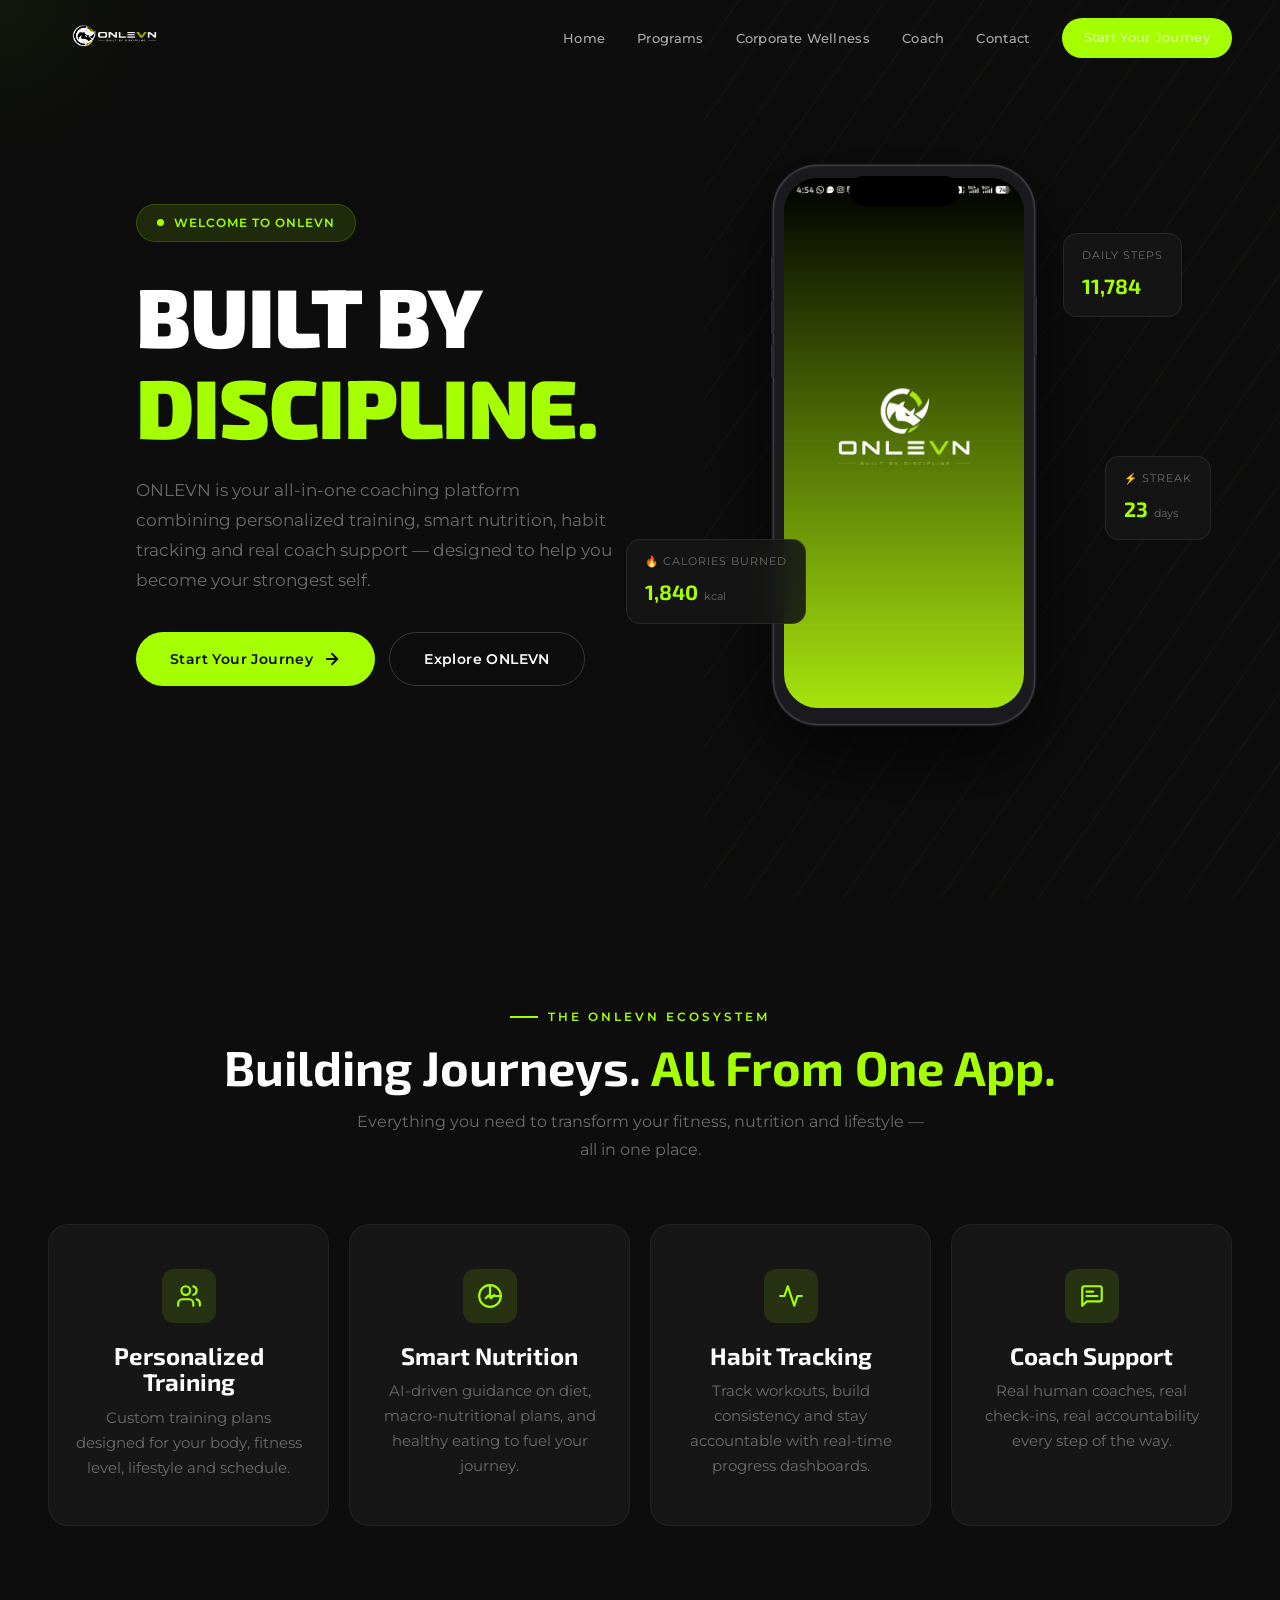
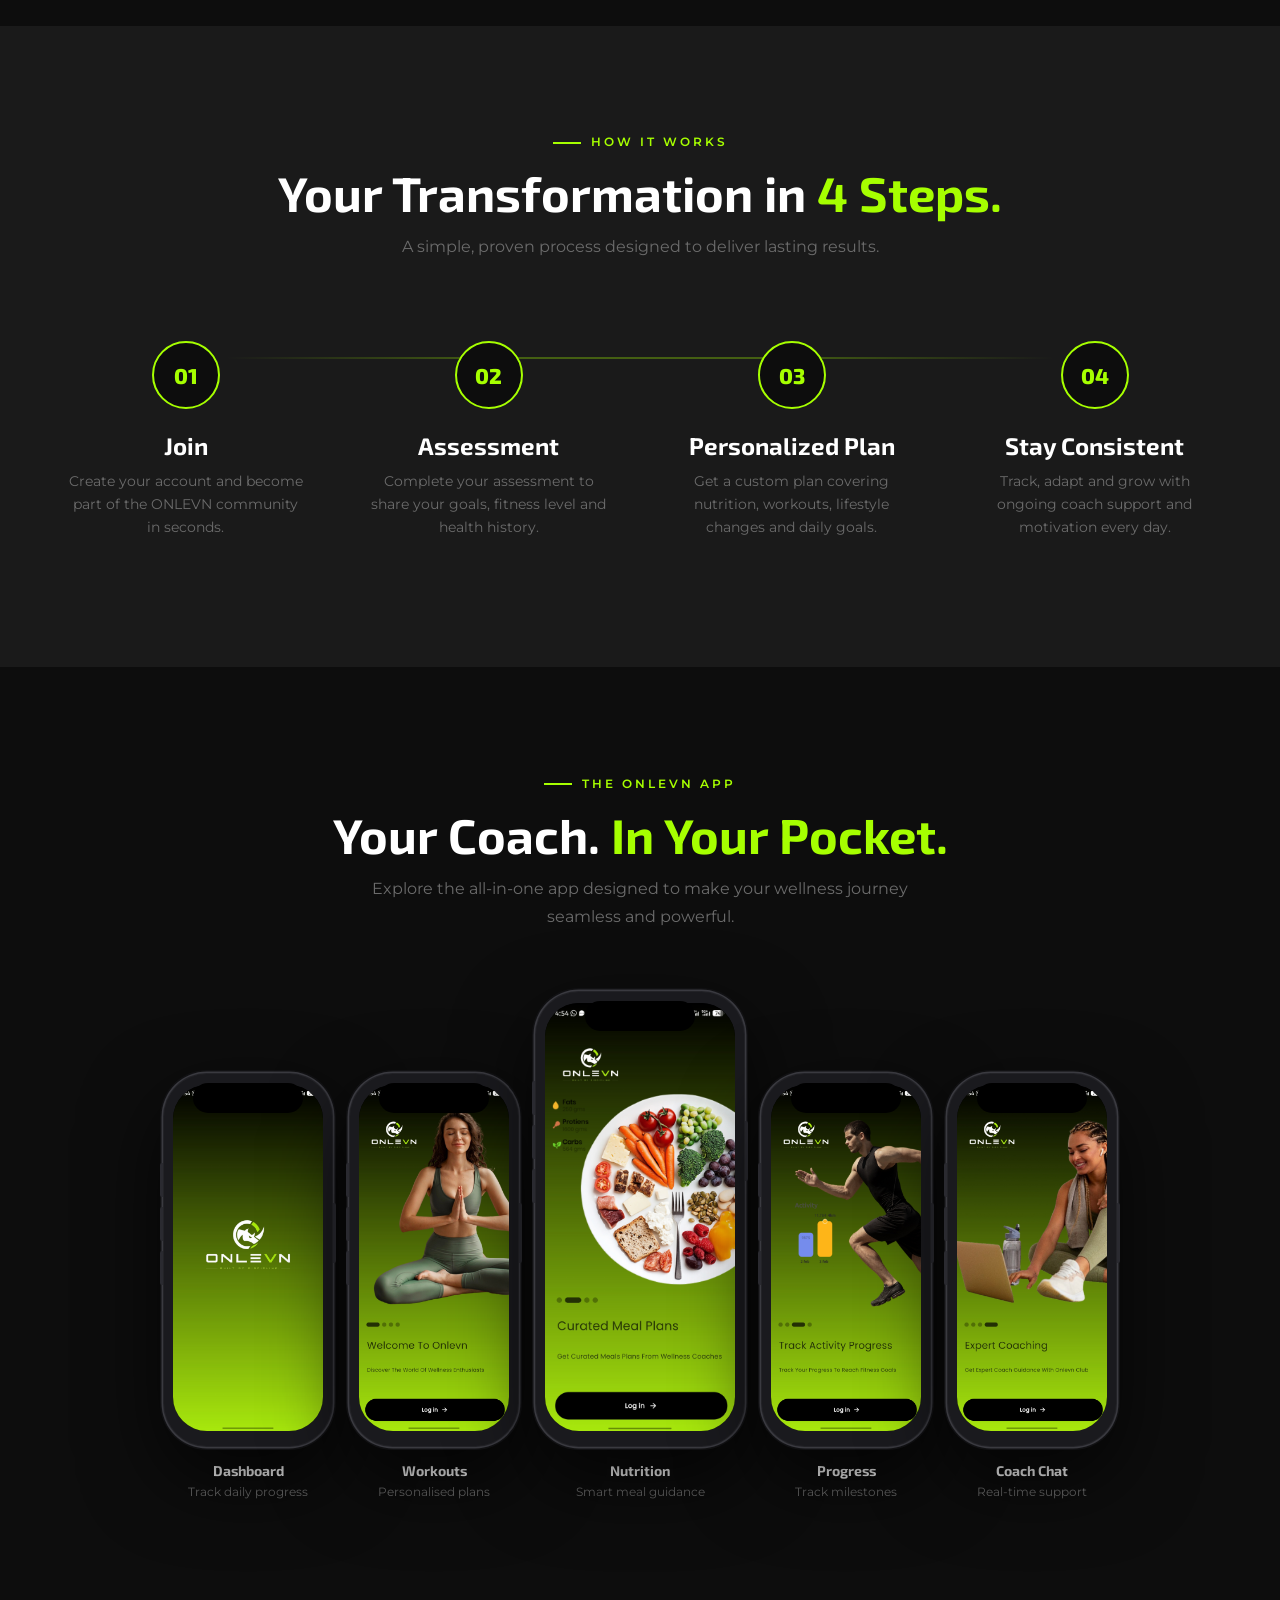
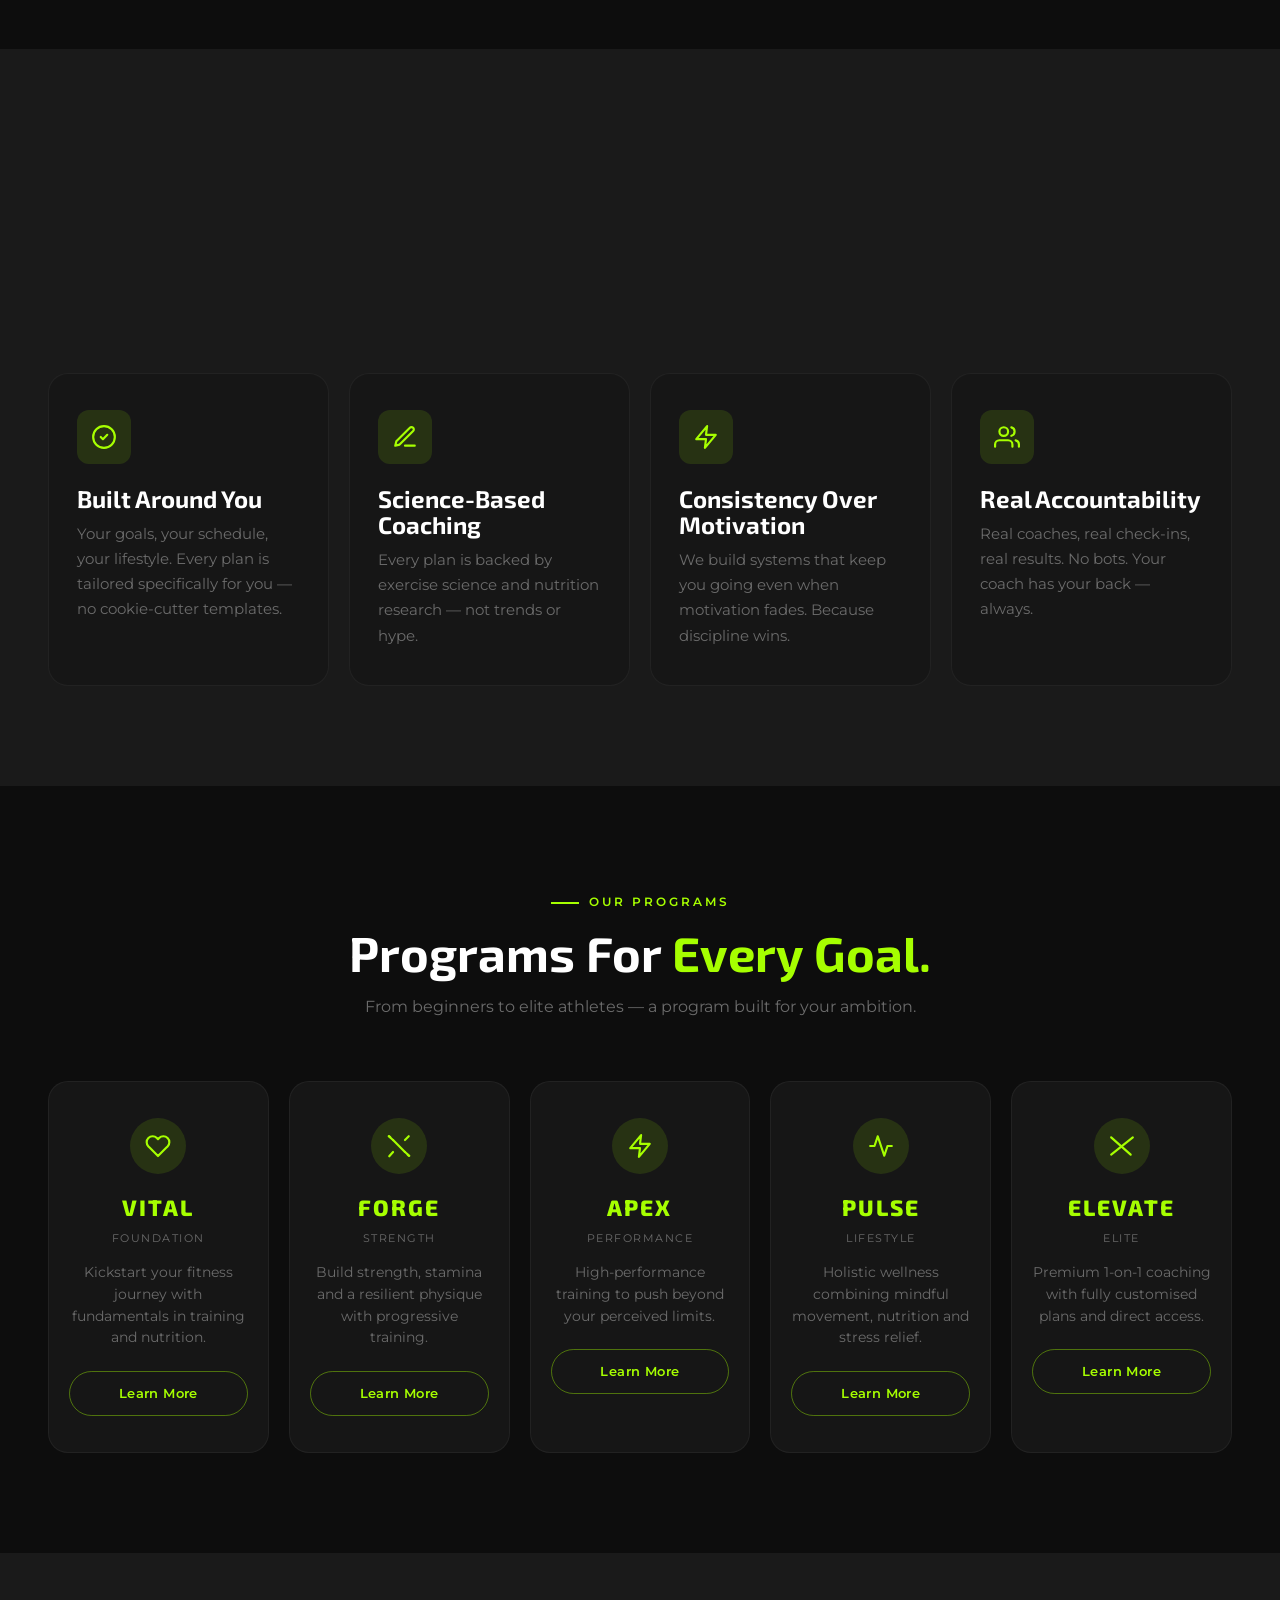
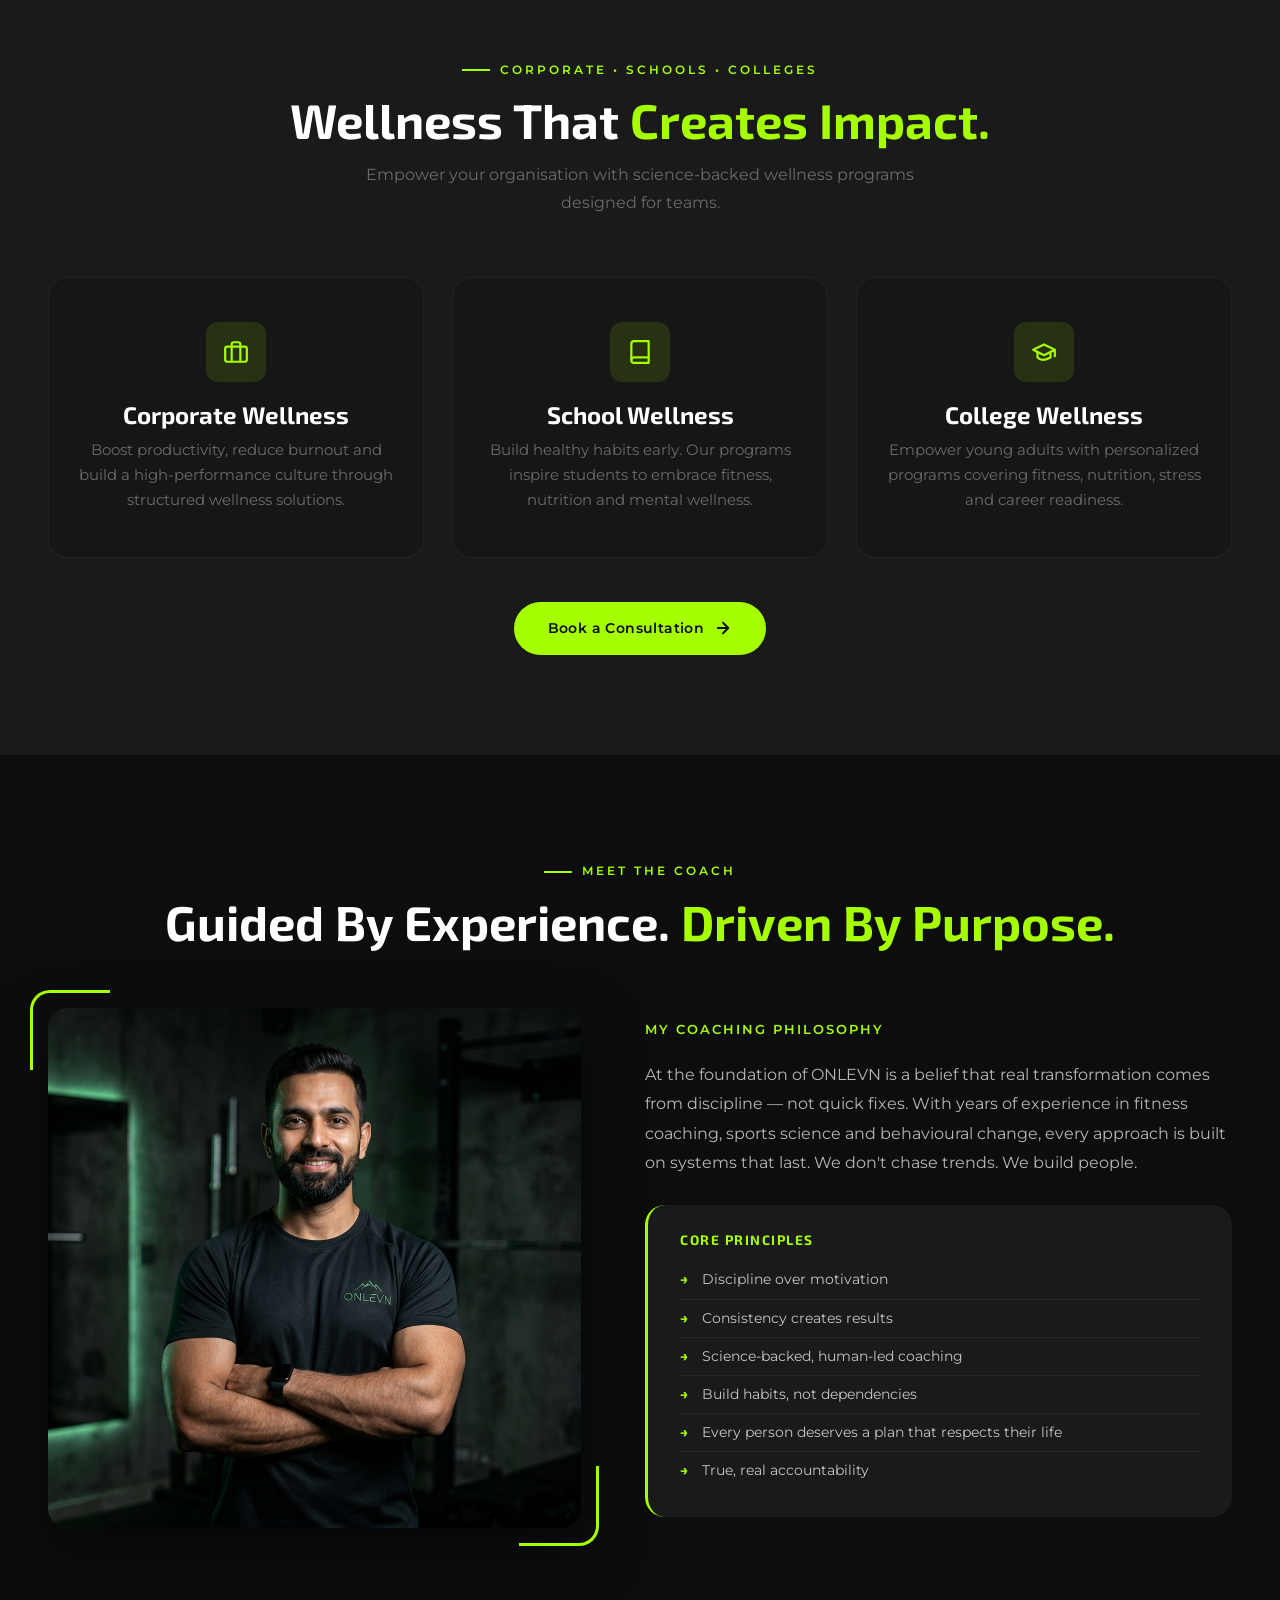
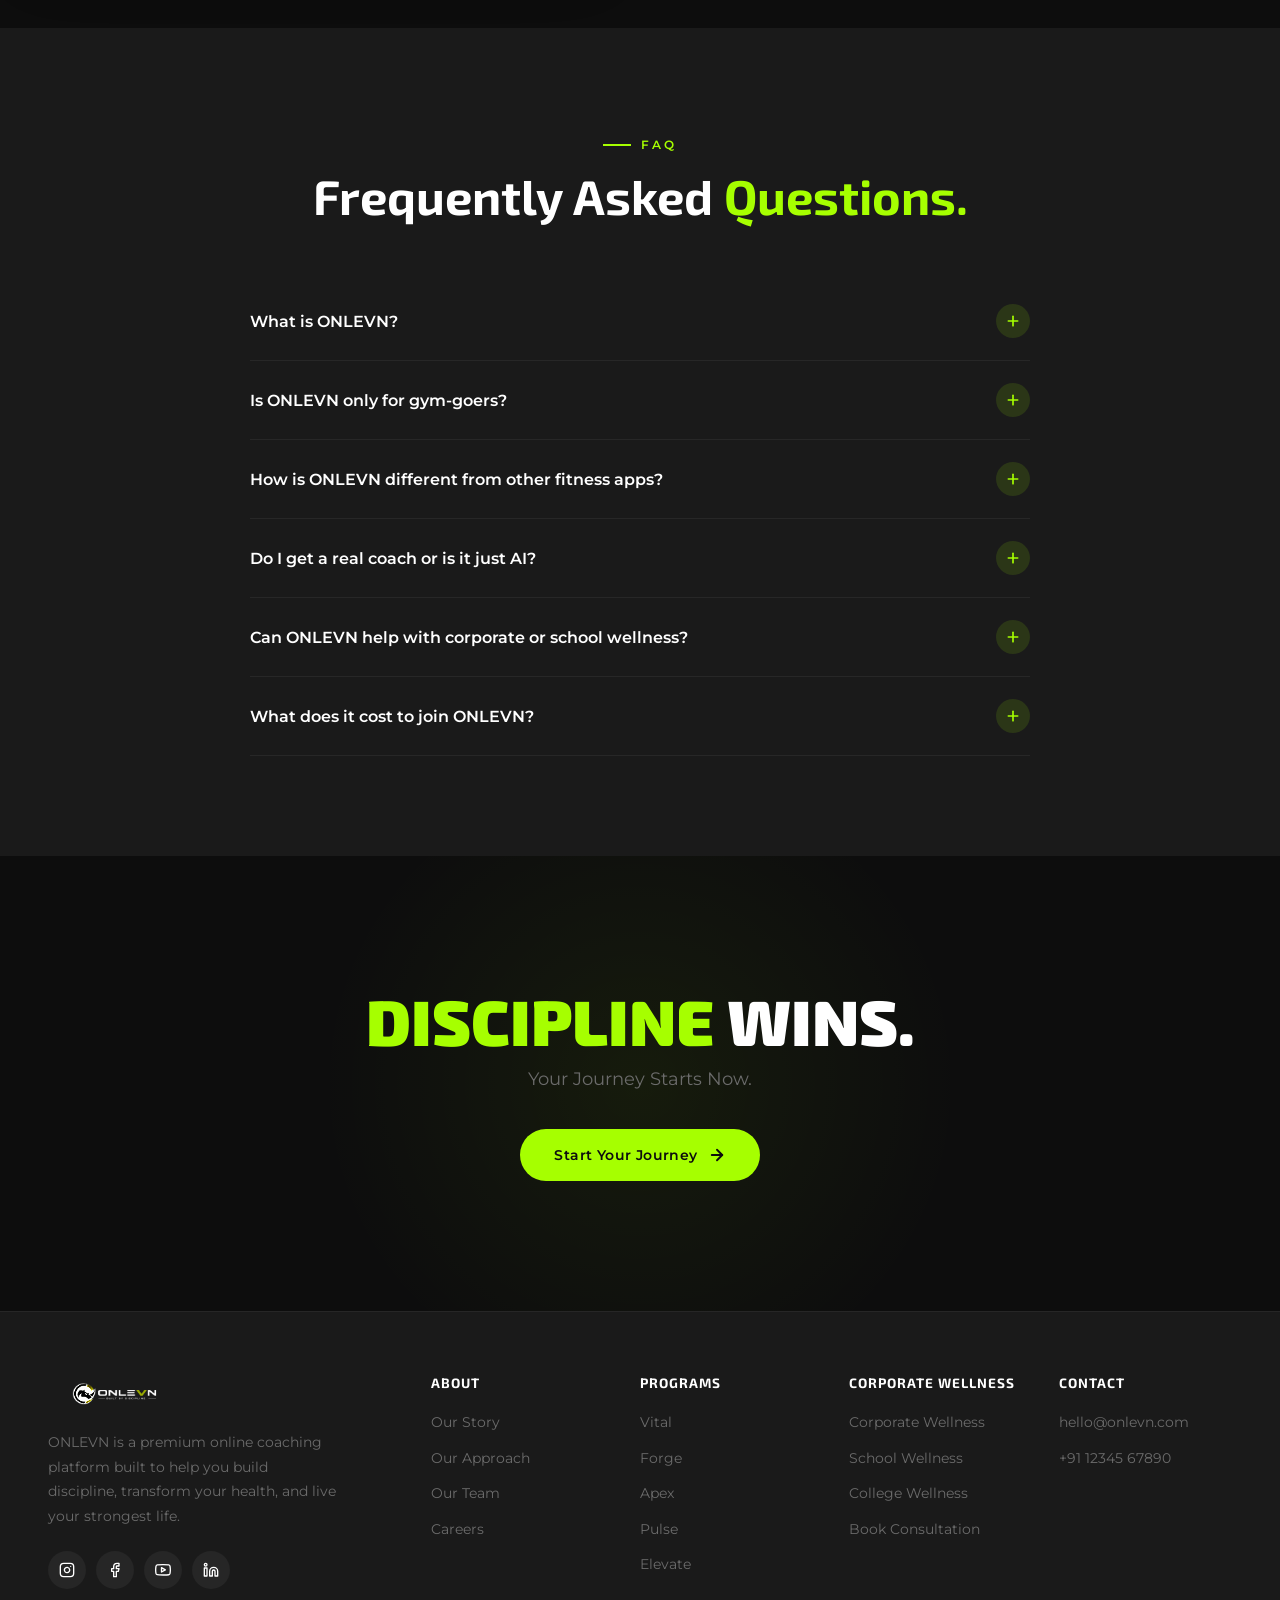
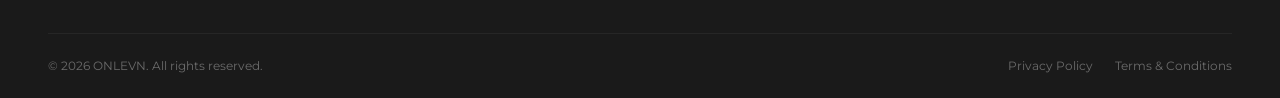
==== index.html @ 112d5b33 "Initial commit of ONLEVN landing page" ====
<!DOCTYPE html>
<html lang="en">
<head>
  <meta charset="UTF-8" />
  <meta name="viewport" content="width=device-width, initial-scale=1.0" />
  <title>ONLEVN — Built by Discipline | Premium Fitness & Wellness Platform</title>
  <meta name="description" content="ONLEVN is your all-in-one coaching platform that combines personalized training, smart nutrition, habit tracking, and real coach support." />
  <meta name="keywords" content="ONLEVN, fitness, wellness, coaching, personalized training, nutrition, discipline" />
  <meta name="theme-color" content="#0D0D0D" />
  <link rel="stylesheet" href="styles.css" />
  <link rel="preconnect" href="https://fonts.googleapis.com" />
  <link rel="preconnect" href="https://fonts.gstatic.com" crossorigin />
</head>
<body>

  <!-- ═══════════════════════ PAGE LOADER ═══════════════════════ -->
  <div class="page-loader" id="pageLoader">
    <div class="loader-inner">
      <img src="brand_logo/logo_vertical.png" alt="ONLEVN" class="loader-logo-img" />
      <div class="loader-bar"><div class="loader-bar-fill"></div></div>
    </div>
  </div>

  <!-- Cursor glow -->
  <div class="cursor-glow" id="cursorGlow"></div>

  <!-- Nav overlay -->
  <div class="nav-overlay" id="navOverlay"></div>

  <!-- ═══════════════════════ NAVBAR ═══════════════════════ -->
  <nav class="navbar" id="navbar">
    <div class="container">
      <a href="#" class="nav-logo">
        <img src="brand_logo/logo_horizontal.png" alt="ONLEVN — Built by Discipline" />
      </a>

      <div class="nav-links" id="navLinks">
        <a href="#about">Home</a>
        <a href="#programs">Programs</a>
        <a href="#corporate">Corporate Wellness</a>
        <a href="#coach">Coach</a>
        <a href="#faq">Contact</a>
        <a href="#final-cta" class="btn btn-primary nav-cta">Start Your Journey</a>
      </div>

      <button class="nav-toggle" id="navToggle" aria-label="Toggle navigation">
        <span></span><span></span><span></span>
      </button>
    </div>
  </nav>

  <!-- ═══════════════════════ HERO ═══════════════════════ -->
  <section class="hero" id="hero">
    <div class="hero-stripes"></div>
    <div class="container">

      <!-- Left: copy -->
      <div class="hero-content reveal">
        <div class="hero-label">
          <span class="dot"></span>
          Welcome to ONLEVN
        </div>
        <h1>
          Built by<br>
          <span class="text-green">Discipline.</span>
        </h1>
        <p class="hero-subtitle">
          ONLEVN is your all-in-one coaching platform combining personalized training, smart nutrition, habit tracking and real coach support — designed to help you become your strongest self.
        </p>
        <div class="hero-buttons">
          <a href="#final-cta" class="btn btn-primary">
            Start Your Journey
            <svg class="btn-icon" viewBox="0 0 24 24" fill="none" stroke="currentColor" stroke-width="2.5" stroke-linecap="round" stroke-linejoin="round"><path d="M5 12h14"/><path d="m12 5 7 7-7 7"/></svg>
          </a>
          <a href="#about" class="btn btn-secondary">Explore ONLEVN</a>
        </div>
      </div>

      <!-- Right: phone -->
      <div class="hero-visual reveal-scale">
        <div class="hero-glow"></div>

        <div class="hero-phone-wrap">
          <div class="phone-mockup">
            <div class="phone-notch"></div>
            <div class="phone-screen">
              <!-- Splash screen — object-position crops status bar -->
              <img
                src="app images/Screenshot_20260709-165438.jpg"
                alt="ONLEVN App"
                style="object-position: center 8%;"
              />
            </div>
          </div>
        </div>

        <!-- Floating stat pills -->
        <div class="hero-stat hero-stat-1">
          <div class="stat-label">Daily Steps</div>
          <div class="hero-stat-row">
            <span class="stat-value">11,784</span>
          </div>
        </div>
        <div class="hero-stat hero-stat-2">
          <div class="stat-label">🔥 Calories Burned</div>
          <div class="hero-stat-row">
            <span class="stat-value">1,840</span><span class="stat-unit"> kcal</span>
          </div>
        </div>
        <div class="hero-stat hero-stat-3">
          <div class="stat-label">⚡ Streak</div>
          <div class="hero-stat-row">
            <span class="stat-value">23</span><span class="stat-unit"> days</span>
          </div>
        </div>
      </div>

    </div>
  </section>

  <!-- ═══════════════════════ ABOUT / ECOSYSTEM ═══════════════════════ -->
  <section id="about">
    <div class="container">
      <div class="section-header reveal">
        <div class="section-label">The ONLEVN Ecosystem</div>
        <h2>Building Journeys. <span class="text-green">All From One App.</span></h2>
        <p class="section-subtitle">Everything you need to transform your fitness, nutrition and lifestyle — all in one place.</p>
      </div>

      <div class="about-grid">
        <div class="card about-card reveal reveal-delay-1">
          <div class="card-icon">
            <svg viewBox="0 0 24 24" fill="none" stroke="currentColor" stroke-width="2" stroke-linecap="round" stroke-linejoin="round"><path d="M16 21v-2a4 4 0 0 0-4-4H6a4 4 0 0 0-4 4v2"/><circle cx="9" cy="7" r="4"/><path d="M22 21v-2a4 4 0 0 0-3-3.87"/><path d="M16 3.13a4 4 0 0 1 0 7.75"/></svg>
          </div>
          <h3>Personalized Training</h3>
          <p>Custom training plans designed for your body, fitness level, lifestyle and schedule.</p>
        </div>

        <div class="card about-card reveal reveal-delay-2">
          <div class="card-icon">
            <svg viewBox="0 0 24 24" fill="none" stroke="currentColor" stroke-width="2" stroke-linecap="round" stroke-linejoin="round"><path d="M12 2a10 10 0 1 0 10 10H12z"/><path d="M12 2a10 10 0 0 1 10 10"/><path d="m8 14 2.5-2.5L13 14l3-3"/></svg>
          </div>
          <h3>Smart Nutrition</h3>
          <p>AI-driven guidance on diet, macro-nutritional plans, and healthy eating to fuel your journey.</p>
        </div>

        <div class="card about-card reveal reveal-delay-3">
          <div class="card-icon">
            <svg viewBox="0 0 24 24" fill="none" stroke="currentColor" stroke-width="2" stroke-linecap="round" stroke-linejoin="round"><path d="M22 12h-4l-3 9L9 3l-3 9H2"/></svg>
          </div>
          <h3>Habit Tracking</h3>
          <p>Track workouts, build consistency and stay accountable with real-time progress dashboards.</p>
        </div>

        <div class="card about-card reveal reveal-delay-4">
          <div class="card-icon">
            <svg viewBox="0 0 24 24" fill="none" stroke="currentColor" stroke-width="2" stroke-linecap="round" stroke-linejoin="round"><path d="M21 15a2 2 0 0 1-2 2H7l-4 4V5a2 2 0 0 1 2-2h14a2 2 0 0 1 2 2z"/><path d="M13 8H7"/><path d="M17 12H7"/></svg>
          </div>
          <h3>Coach Support</h3>
          <p>Real human coaches, real check-ins, real accountability every step of the way.</p>
        </div>
      </div>
    </div>
  </section>

  <!-- ═══════════════════════ HOW IT WORKS ═══════════════════════ -->
  <section id="how-it-works">
    <div class="container">
      <div class="section-header reveal">
        <div class="section-label">How It Works</div>
        <h2>Your Transformation in <span class="text-green">4 Steps.</span></h2>
        <p class="section-subtitle">A simple, proven process designed to deliver lasting results.</p>
      </div>

      <div class="steps-grid">
        <div class="step-card card reveal reveal-delay-1">
          <div class="step-number">01</div>
          <h3>Join</h3>
          <p>Create your account and become part of the ONLEVN community in seconds.</p>
        </div>
        <div class="step-card card reveal reveal-delay-2">
          <div class="step-number">02</div>
          <h3>Assessment</h3>
          <p>Complete your assessment to share your goals, fitness level and health history.</p>
        </div>
        <div class="step-card card reveal reveal-delay-3">
          <div class="step-number">03</div>
          <h3>Personalized Plan</h3>
          <p>Get a custom plan covering nutrition, workouts, lifestyle changes and daily goals.</p>
        </div>
        <div class="step-card card reveal reveal-delay-4">
          <div class="step-number">04</div>
          <h3>Stay Consistent</h3>
          <p>Track, adapt and grow with ongoing coach support and motivation every day.</p>
        </div>
      </div>
    </div>
  </section>

  <!-- ═══════════════════════ APP SHOWCASE ═══════════════════════ -->
  <section id="app-showcase">
    <div class="container">
      <div class="section-header reveal">
        <div class="section-label">The ONLEVN App</div>
        <h2>Your Coach. <span class="text-green">In Your Pocket.</span></h2>
        <p class="section-subtitle">Explore the all-in-one app designed to make your wellness journey seamless and powerful.</p>
      </div>

      <div class="showcase-phones reveal-scale">

        <!-- 1 — Splash / Dashboard -->
        <div class="showcase-item">
          <div class="phone-mockup">
            <div class="phone-notch"></div>
            <div class="phone-screen">
              <img
                src="app images/Screenshot_20260709-165438.jpg"
                alt="ONLEVN Dashboard"
                style="object-position: center 8%;"
              />
            </div>
          </div>
          <div class="showcase-label-text">
            <h4>Dashboard</h4>
            <p>Track daily progress</p>
          </div>
        </div>

        <!-- 2 — Welcome / Workouts -->
        <div class="showcase-item">
          <div class="phone-mockup">
            <div class="phone-notch"></div>
            <div class="phone-screen">
              <img
                src="app images/Screenshot_20260709-165444.jpg"
                alt="ONLEVN Workouts"
                style="object-position: center 8%;"
              />
            </div>
          </div>
          <div class="showcase-label-text">
            <h4>Workouts</h4>
            <p>Personalised plans</p>
          </div>
        </div>

        <!-- 3 — Nutrition (center / tallest) -->
        <div class="showcase-item center">
          <div class="phone-mockup">
            <div class="phone-notch"></div>
            <div class="phone-screen">
              <img
                src="app images/Screenshot_20260709-165448.jpg"
                alt="ONLEVN Nutrition"
                style="object-position: center 8%;"
              />
            </div>
          </div>
          <div class="showcase-label-text">
            <h4>Nutrition</h4>
            <p>Smart meal guidance</p>
          </div>
        </div>

        <!-- 4 — Activity / Progress -->
        <div class="showcase-item">
          <div class="phone-mockup">
            <div class="phone-notch"></div>
            <div class="phone-screen">
              <img
                src="app images/Screenshot_20260709-165449.jpg"
                alt="ONLEVN Progress"
                style="object-position: center 8%;"
              />
            </div>
          </div>
          <div class="showcase-label-text">
            <h4>Progress</h4>
            <p>Track milestones</p>
          </div>
        </div>

        <!-- 5 — Coaching -->
        <div class="showcase-item">
          <div class="phone-mockup">
            <div class="phone-notch"></div>
            <div class="phone-screen">
              <img
                src="app images/Screenshot_20260709-165451.jpg"
                alt="ONLEVN Coach Chat"
                style="object-position: center 8%;"
              />
            </div>
          </div>
          <div class="showcase-label-text">
            <h4>Coach Chat</h4>
            <p>Real-time support</p>
          </div>
        </div>

      </div><!-- /.showcase-phones -->
    </div>
  </section>

  <!-- ═══════════════════════ WHY ONLEVN ═══════════════════════ -->
  <section id="why-onlevn">
    <div class="container">
      <div class="section-header reveal">
        <div class="section-label">Why ONLEVN</div>
        <h2>Built Different. <span class="text-green">Built For You.</span></h2>
        <p class="section-subtitle">We don't just build workout plans. We build systems that make discipline your default.</p>
      </div>

      <div class="why-grid">
        <div class="card reveal reveal-delay-1">
          <div class="card-icon">
            <svg viewBox="0 0 24 24" fill="none" stroke="currentColor" stroke-width="2" stroke-linecap="round" stroke-linejoin="round"><circle cx="12" cy="12" r="10"/><path d="m9 12 2 2 4-4"/></svg>
          </div>
          <h3>Built Around You</h3>
          <p>Your goals, your schedule, your lifestyle. Every plan is tailored specifically for you — no cookie-cutter templates.</p>
        </div>

        <div class="card reveal reveal-delay-2">
          <div class="card-icon">
            <svg viewBox="0 0 24 24" fill="none" stroke="currentColor" stroke-width="2" stroke-linecap="round" stroke-linejoin="round"><path d="M12 20h9"/><path d="M16.5 3.5a2.121 2.121 0 0 1 3 3L7 19l-4 1 1-4L16.5 3.5z"/></svg>
          </div>
          <h3>Science-Based Coaching</h3>
          <p>Every plan is backed by exercise science and nutrition research — not trends or hype.</p>
        </div>

        <div class="card reveal reveal-delay-3">
          <div class="card-icon">
            <svg viewBox="0 0 24 24" fill="none" stroke="currentColor" stroke-width="2" stroke-linecap="round" stroke-linejoin="round"><path d="M13 2L3 14h9l-1 8 10-12h-9l1-8z"/></svg>
          </div>
          <h3>Consistency Over Motivation</h3>
          <p>We build systems that keep you going even when motivation fades. Because discipline wins.</p>
        </div>

        <div class="card reveal reveal-delay-4">
          <div class="card-icon">
            <svg viewBox="0 0 24 24" fill="none" stroke="currentColor" stroke-width="2" stroke-linecap="round" stroke-linejoin="round"><path d="M17 21v-2a4 4 0 0 0-4-4H5a4 4 0 0 0-4 4v2"/><circle cx="9" cy="7" r="4"/><path d="M23 21v-2a4 4 0 0 0-3-3.87"/><path d="M16 3.13a4 4 0 0 1 0 7.75"/></svg>
          </div>
          <h3>Real Accountability</h3>
          <p>Real coaches, real check-ins, real results. No bots. Your coach has your back — always.</p>
        </div>
      </div>
    </div>
  </section>

  <!-- ═══════════════════════ PROGRAMS ═══════════════════════ -->
  <section id="programs">
    <div class="container">
      <div class="section-header reveal">
        <div class="section-label">Our Programs</div>
        <h2>Programs For <span class="text-green">Every Goal.</span></h2>
        <p class="section-subtitle">From beginners to elite athletes — a program built for your ambition.</p>
      </div>

      <div class="programs-grid">

        <div class="card program-card reveal reveal-delay-1">
          <div class="program-icon">
            <svg viewBox="0 0 24 24" fill="none" stroke="currentColor" stroke-width="2" stroke-linecap="round" stroke-linejoin="round"><path d="M20.84 4.61a5.5 5.5 0 0 0-7.78 0L12 5.67l-1.06-1.06a5.5 5.5 0 0 0-7.78 7.78l1.06 1.06L12 21.23l7.78-7.78 1.06-1.06a5.5 5.5 0 0 0 0-7.78z"/></svg>
          </div>
          <div class="program-name">Vital</div>
          <div class="program-tag">Foundation</div>
          <p>Kickstart your fitness journey with fundamentals in training and nutrition.</p>
          <a href="#" class="btn btn-outline-green btn-sm">Learn More</a>
        </div>

        <div class="card program-card reveal reveal-delay-2">
          <div class="program-icon">
            <svg viewBox="0 0 24 24" fill="none" stroke="currentColor" stroke-width="2" stroke-linecap="round" stroke-linejoin="round"><path d="m6.5 6.5 11 11"/><path d="m21 21-1-1"/><path d="M3 3l1 1"/><path d="M17.5 6.5 21 3"/><path d="m6.5 6.5-4-3.5"/><path d="m17.5 17.5 4 3.5"/><path d="m6.5 17.5-3.5 4"/></svg>
          </div>
          <div class="program-name">Forge</div>
          <div class="program-tag">Strength</div>
          <p>Build strength, stamina and a resilient physique with progressive training.</p>
          <a href="#" class="btn btn-outline-green btn-sm">Learn More</a>
        </div>

        <div class="card program-card reveal reveal-delay-3">
          <div class="program-icon">
            <svg viewBox="0 0 24 24" fill="none" stroke="currentColor" stroke-width="2" stroke-linecap="round" stroke-linejoin="round"><polygon points="13 2 3 14 12 14 11 22 21 10 12 10 13 2"/></svg>
          </div>
          <div class="program-name">Apex</div>
          <div class="program-tag">Performance</div>
          <p>High-performance training to push beyond your perceived limits.</p>
          <a href="#" class="btn btn-outline-green btn-sm">Learn More</a>
        </div>

        <div class="card program-card reveal reveal-delay-4">
          <div class="program-icon">
            <svg viewBox="0 0 24 24" fill="none" stroke="currentColor" stroke-width="2" stroke-linecap="round" stroke-linejoin="round"><path d="M22 12h-4l-3 9L9 3l-3 9H2"/></svg>
          </div>
          <div class="program-name">Pulse</div>
          <div class="program-tag">Lifestyle</div>
          <p>Holistic wellness combining mindful movement, nutrition and stress relief.</p>
          <a href="#" class="btn btn-outline-green btn-sm">Learn More</a>
        </div>

        <div class="card program-card reveal reveal-delay-5">
          <div class="program-icon">
            <svg viewBox="0 0 24 24" fill="none" stroke="currentColor" stroke-width="2" stroke-linecap="round" stroke-linejoin="round"><path d="m2 20 20-16"/><path d="M20 20 2 4"/></svg>
          </div>
          <div class="program-name">Elevate</div>
          <div class="program-tag">Elite</div>
          <p>Premium 1-on-1 coaching with fully customised plans and direct access.</p>
          <a href="#" class="btn btn-outline-green btn-sm">Learn More</a>
        </div>

      </div>
    </div>
  </section>

  <!-- ═══════════════════════ CORPORATE / SCHOOLS / COLLEGES ═══════════════════════ -->
  <section id="corporate">
    <div class="container">
      <div class="section-header reveal">
        <div class="section-label">Corporate • Schools • Colleges</div>
        <h2>Wellness That <span class="text-green">Creates Impact.</span></h2>
        <p class="section-subtitle">Empower your organisation with science-backed wellness programs designed for teams.</p>
      </div>

      <div class="corporate-grid">
        <div class="card corporate-card reveal reveal-delay-1">
          <div class="card-icon">
            <svg viewBox="0 0 24 24" fill="none" stroke="currentColor" stroke-width="2" stroke-linecap="round" stroke-linejoin="round"><rect x="2" y="7" width="20" height="14" rx="2" ry="2"/><path d="M16 21V5a2 2 0 0 0-2-2h-4a2 2 0 0 0-2 2v16"/></svg>
          </div>
          <h3>Corporate Wellness</h3>
          <p>Boost productivity, reduce burnout and build a high-performance culture through structured wellness solutions.</p>
        </div>

        <div class="card corporate-card reveal reveal-delay-2">
          <div class="card-icon">
            <svg viewBox="0 0 24 24" fill="none" stroke="currentColor" stroke-width="2" stroke-linecap="round" stroke-linejoin="round"><path d="M4 19.5A2.5 2.5 0 0 1 6.5 17H20"/><path d="M6.5 2H20v20H6.5A2.5 2.5 0 0 1 4 19.5v-15A2.5 2.5 0 0 1 6.5 2z"/></svg>
          </div>
          <h3>School Wellness</h3>
          <p>Build healthy habits early. Our programs inspire students to embrace fitness, nutrition and mental wellness.</p>
        </div>

        <div class="card corporate-card reveal reveal-delay-3">
          <div class="card-icon">
            <svg viewBox="0 0 24 24" fill="none" stroke="currentColor" stroke-width="2" stroke-linecap="round" stroke-linejoin="round"><path d="M22 10v6M2 10l10-5 10 5-10 5z"/><path d="M6 12v5c3 3 6 3 12 0v-5"/></svg>
          </div>
          <h3>College Wellness</h3>
          <p>Empower young adults with personalized programs covering fitness, nutrition, stress and career readiness.</p>
        </div>
      </div>

      <div class="corporate-cta reveal">
        <a href="#" class="btn btn-primary">
          Book a Consultation
          <svg class="btn-icon" viewBox="0 0 24 24" fill="none" stroke="currentColor" stroke-width="2.5" stroke-linecap="round" stroke-linejoin="round"><path d="M5 12h14"/><path d="m12 5 7 7-7 7"/></svg>
        </a>
      </div>
    </div>
  </section>

  <!-- ═══════════════════════ MEET THE COACH ═══════════════════════ -->
  <section id="coach">
    <div class="container">
      <div class="section-header reveal">
        <div class="section-label">Meet the Coach</div>
        <h2>Guided By Experience. <span class="text-green">Driven By Purpose.</span></h2>
      </div>

      <div class="coach-wrapper">
        <!-- Image side -->
        <div class="coach-image-wrapper reveal">
          <div class="coach-img-outer">
            <img src="assets/images/coach-photo.png" alt="ONLEVN Head Coach" />
          </div>
          <div class="coach-accent-tl"></div>
          <div class="coach-accent-br"></div>
        </div>

        <!-- Content side -->
        <div class="coach-content reveal reveal-delay-2">
          <p class="coach-subtitle">My Coaching Philosophy</p>
          <p class="coach-intro">
            At the foundation of ONLEVN is a belief that real transformation comes from discipline — not quick fixes. With years of experience in fitness coaching, sports science and behavioural change, every approach is built on systems that last. We don't chase trends. We build people.
          </p>
          <div class="coach-philosophy">
            <h4>Core Principles</h4>
            <ul>
              <li>Discipline over motivation</li>
              <li>Consistency creates results</li>
              <li>Science-backed, human-led coaching</li>
              <li>Build habits, not dependencies</li>
              <li>Every person deserves a plan that respects their life</li>
              <li>True, real accountability</li>
            </ul>
          </div>
        </div>
      </div>
    </div>
  </section>

  <!-- ═══════════════════════ FAQ ═══════════════════════ -->
  <section id="faq">
    <div class="container">
      <div class="section-header reveal">
        <div class="section-label">FAQ</div>
        <h2>Frequently Asked <span class="text-green">Questions.</span></h2>
      </div>

      <div class="faq-wrapper">

        <div class="faq-item reveal">
          <button class="faq-question">
            <span>What is ONLEVN?</span>
            <div class="faq-icon"><svg viewBox="0 0 24 24" fill="none" stroke="currentColor" stroke-width="2.5" stroke-linecap="round" stroke-linejoin="round"><path d="M12 5v14"/><path d="M5 12h14"/></svg></div>
          </button>
          <div class="faq-answer"><p>ONLEVN is a premium all-in-one fitness and wellness coaching platform. It combines personalized training, smart nutrition planning, habit tracking, and real coach support to help you build lasting health and discipline.</p></div>
        </div>

        <div class="faq-item reveal reveal-delay-1">
          <button class="faq-question">
            <span>Is ONLEVN only for gym-goers?</span>
            <div class="faq-icon"><svg viewBox="0 0 24 24" fill="none" stroke="currentColor" stroke-width="2.5" stroke-linecap="round" stroke-linejoin="round"><path d="M12 5v14"/><path d="M5 12h14"/></svg></div>
          </button>
          <div class="faq-answer"><p>Not at all. ONLEVN is designed for everyone — beginners, home workout enthusiasts, or experienced athletes. Our programs adapt to your lifestyle, goals and fitness level — no gym required.</p></div>
        </div>

        <div class="faq-item reveal reveal-delay-2">
          <button class="faq-question">
            <span>How is ONLEVN different from other fitness apps?</span>
            <div class="faq-icon"><svg viewBox="0 0 24 24" fill="none" stroke="currentColor" stroke-width="2.5" stroke-linecap="round" stroke-linejoin="round"><path d="M12 5v14"/><path d="M5 12h14"/></svg></div>
          </button>
          <div class="faq-answer"><p>Unlike generic fitness apps, ONLEVN provides real human coaching, fully personalised plans, and a system built on consistency — not trends. We focus on long-term lifestyle transformation, not short-term fixes.</p></div>
        </div>

        <div class="faq-item reveal reveal-delay-3">
          <button class="faq-question">
            <span>Do I get a real coach or is it just AI?</span>
            <div class="faq-icon"><svg viewBox="0 0 24 24" fill="none" stroke="currentColor" stroke-width="2.5" stroke-linecap="round" stroke-linejoin="round"><path d="M12 5v14"/><path d="M5 12h14"/></svg></div>
          </button>
          <div class="faq-answer"><p>You get a real, certified human coach. While we use smart technology to enhance your experience, ONLEVN is built on human connection. Your coach is always there to guide, support and hold you accountable.</p></div>
        </div>

        <div class="faq-item reveal reveal-delay-4">
          <button class="faq-question">
            <span>Can ONLEVN help with corporate or school wellness?</span>
            <div class="faq-icon"><svg viewBox="0 0 24 24" fill="none" stroke="currentColor" stroke-width="2.5" stroke-linecap="round" stroke-linejoin="round"><path d="M12 5v14"/><path d="M5 12h14"/></svg></div>
          </button>
          <div class="faq-answer"><p>Absolutely. We offer tailored wellness programs for corporates, schools and colleges — designed to improve employee health, student well-being, and organisational performance. Contact us for a free consultation.</p></div>
        </div>

        <div class="faq-item reveal reveal-delay-5">
          <button class="faq-question">
            <span>What does it cost to join ONLEVN?</span>
            <div class="faq-icon"><svg viewBox="0 0 24 24" fill="none" stroke="currentColor" stroke-width="2.5" stroke-linecap="round" stroke-linejoin="round"><path d="M12 5v14"/><path d="M5 12h14"/></svg></div>
          </button>
          <div class="faq-answer"><p>We offer different programs to suit various needs and goals. To learn about the right program for you, reach out to us directly — we'll guide you through the best option for your journey.</p></div>
        </div>

      </div>
    </div>
  </section>

  <!-- ═══════════════════════ FINAL CTA ═══════════════════════ -->
  <section id="final-cta">
    <div class="container reveal">
      <h2><span class="text-green">Discipline</span> Wins.</h2>
      <p class="cta-subtitle">Your Journey Starts Now.</p>
      <a href="#" class="btn btn-primary">
        Start Your Journey
        <svg class="btn-icon" viewBox="0 0 24 24" fill="none" stroke="currentColor" stroke-width="2.5" stroke-linecap="round" stroke-linejoin="round"><path d="M5 12h14"/><path d="m12 5 7 7-7 7"/></svg>
      </a>
    </div>
  </section>

  <!-- ═══════════════════════ FOOTER ═══════════════════════ -->
  <footer class="footer">
    <div class="container">
      <div class="footer-grid">

        <div class="footer-brand">
          <div class="footer-logo">
            <img src="brand_logo/logo_horizontal.png" alt="ONLEVN" />
          </div>
          <p>ONLEVN is a premium online coaching platform built to help you build discipline, transform your health, and live your strongest life.</p>
          <div class="footer-social">
            <a href="#" aria-label="Instagram">
              <svg viewBox="0 0 24 24" fill="none" stroke="currentColor" stroke-width="2" stroke-linecap="round" stroke-linejoin="round"><rect x="2" y="2" width="20" height="20" rx="5" ry="5"/><path d="M16 11.37A4 4 0 1 1 12.63 8 4 4 0 0 1 16 11.37z"/><line x1="17.5" y1="6.5" x2="17.51" y2="6.5"/></svg>
            </a>
            <a href="#" aria-label="Facebook">
              <svg viewBox="0 0 24 24" fill="none" stroke="currentColor" stroke-width="2" stroke-linecap="round" stroke-linejoin="round"><path d="M18 2h-3a5 5 0 0 0-5 5v3H7v4h3v8h4v-8h3l1-4h-4V7a1 1 0 0 1 1-1h3z"/></svg>
            </a>
            <a href="#" aria-label="YouTube">
              <svg viewBox="0 0 24 24" fill="none" stroke="currentColor" stroke-width="2" stroke-linecap="round" stroke-linejoin="round"><path d="M22.54 6.42a2.78 2.78 0 0 0-1.94-2C18.88 4 12 4 12 4s-6.88 0-8.6.46a2.78 2.78 0 0 0-1.94 2A29 29 0 0 0 1 11.75a29 29 0 0 0 .46 5.33A2.78 2.78 0 0 0 3.4 19.1c1.72.46 8.6.46 8.6.46s6.88 0 8.6-.46a2.78 2.78 0 0 0 1.94-2 29 29 0 0 0 .46-5.25 29 29 0 0 0-.46-5.33z"/><polygon points="9.75 15.02 15.5 11.75 9.75 8.48 9.75 15.02"/></svg>
            </a>
            <a href="#" aria-label="LinkedIn">
              <svg viewBox="0 0 24 24" fill="none" stroke="currentColor" stroke-width="2" stroke-linecap="round" stroke-linejoin="round"><path d="M16 8a6 6 0 0 1 6 6v7h-4v-7a2 2 0 0 0-2-2 2 2 0 0 0-2 2v7h-4v-7a6 6 0 0 1 6-6z"/><rect x="2" y="9" width="4" height="12"/><circle cx="4" cy="4" r="2"/></svg>
            </a>
          </div>
        </div>

        <div class="footer-column">
          <h4>About</h4>
          <ul>
            <li><a href="#">Our Story</a></li>
            <li><a href="#">Our Approach</a></li>
            <li><a href="#">Our Team</a></li>
            <li><a href="#">Careers</a></li>
          </ul>
        </div>

        <div class="footer-column">
          <h4>Programs</h4>
          <ul>
            <li><a href="#">Vital</a></li>
            <li><a href="#">Forge</a></li>
            <li><a href="#">Apex</a></li>
            <li><a href="#">Pulse</a></li>
            <li><a href="#">Elevate</a></li>
          </ul>
        </div>

        <div class="footer-column">
          <h4>Corporate Wellness</h4>
          <ul>
            <li><a href="#">Corporate Wellness</a></li>
            <li><a href="#">School Wellness</a></li>
            <li><a href="#">College Wellness</a></li>
            <li><a href="#">Book Consultation</a></li>
          </ul>
        </div>

        <div class="footer-column">
          <h4>Contact</h4>
          <ul>
            <li><a href="mailto:hello@onlevn.com">hello@onlevn.com</a></li>
            <li><a href="tel:+911234567890">+91 12345 67890</a></li>
          </ul>
        </div>

      </div>

      <div class="footer-bottom">
        <p>&copy; 2026 ONLEVN. All rights reserved.</p>
        <div class="footer-bottom-links">
          <a href="#">Privacy Policy</a>
          <a href="#">Terms &amp; Conditions</a>
        </div>
      </div>
    </div>
  </footer>

  <script src="main.js"></script>
</body>
</html>
---- styles.css ----
/* ============================================================
   ONLEVN — Built by Discipline.
   Premium Dark Landing Page Styles v2
   ============================================================ */

@import url('https://fonts.googleapis.com/css2?family=Exo+2:wght@400;600;700;800;900&family=Montserrat:wght@300;400;500;600;700&display=swap');

/* ---------- CSS Custom Properties ---------- */
:root {
  --green: #A6FF00;
  --green-dim: rgba(166,255,0,0.12);
  --green-glow: rgba(166,255,0,0.30);
  --black: #0D0D0D;
  --dark-grey: #1A1A1A;
  --card-bg: #161616;
  --grey: #6B6B6B;
  --light-grey: #2A2A2A;
  --white: #FFFFFF;
  --white-dim: rgba(255,255,255,0.06);
  --font-heading: 'Exo 2', sans-serif;
  --font-body:    'Montserrat', sans-serif;
  --radius: 20px;
  --radius-sm: 12px;
  --transition: 0.35s cubic-bezier(0.25,0.46,0.45,0.94);
  --transition-fast: 0.2s ease;
}

/* ---------- Reset ---------- */
*,*::before,*::after{margin:0;padding:0;box-sizing:border-box;}
html{scroll-behavior:smooth;font-size:16px;-webkit-font-smoothing:antialiased;}
body{font-family:var(--font-body);background:var(--black);color:var(--white);line-height:1.6;overflow-x:hidden;}
a{color:inherit;text-decoration:none;}
ul,ol{list-style:none;}
img{max-width:100%;height:auto;display:block;}
button{font-family:var(--font-body);cursor:pointer;border:none;outline:none;}

/* ---------- Scrollbar ---------- */
::-webkit-scrollbar{width:5px;}
::-webkit-scrollbar-track{background:var(--black);}
::-webkit-scrollbar-thumb{background:var(--grey);border-radius:3px;}
::-webkit-scrollbar-thumb:hover{background:var(--green);}
::selection{background:var(--green);color:var(--black);}

/* ---------- Container ---------- */
.container{max-width:1240px;margin:0 auto;padding:0 28px;}
section{padding:100px 0;position:relative;}

/* ---------- Section Labels ---------- */
.section-label{
  display:inline-flex;align-items:center;gap:10px;
  font-family:var(--font-body);font-size:0.72rem;font-weight:600;
  letter-spacing:3px;text-transform:uppercase;color:var(--green);
  margin-bottom:14px;
}
.section-label::before{content:'';width:28px;height:2px;background:var(--green);flex-shrink:0;}

/* ---------- Typography ---------- */
h1,h2,h3,h4,h5,h6{font-family:var(--font-heading);font-weight:700;line-height:1.1;}
h1{font-size:clamp(2.8rem,6.5vw,5.5rem);}
h2{font-size:clamp(1.9rem,3.8vw,3.2rem);}
h3{font-size:clamp(1.1rem,2vw,1.5rem);}
.text-green{color:var(--green);}
.text-grey{color:var(--grey);}
.section-subtitle{font-size:1rem;color:var(--grey);max-width:580px;line-height:1.75;}
.section-header{text-align:center;margin-bottom:60px;}
.section-header .section-subtitle{margin:14px auto 0;}

/* ---------- Buttons ---------- */
.btn{
  display:inline-flex;align-items:center;justify-content:center;gap:10px;
  padding:15px 34px;font-family:var(--font-body);font-size:0.88rem;font-weight:600;
  letter-spacing:0.4px;border-radius:60px;transition:var(--transition);
  position:relative;white-space:nowrap;
}
.btn-primary{background:var(--green);color:var(--black);}
.btn-primary:hover{background:#bfff4d;box-shadow:0 0 28px rgba(166,255,0,0.35);transform:translateY(-2px);}
.btn-secondary{background:transparent;color:var(--white);border:1.5px solid rgba(255,255,255,0.18);}
.btn-secondary:hover{border-color:var(--green);color:var(--green);transform:translateY(-2px);}
.btn-outline-green{background:transparent;color:var(--green);border:1.5px solid rgba(166,255,0,0.4);}
.btn-outline-green:hover{background:var(--green);color:var(--black);box-shadow:0 0 24px rgba(166,255,0,0.3);transform:translateY(-2px);}
.btn-sm{padding:11px 26px;font-size:0.82rem;}
.btn-icon{width:18px;height:18px;flex-shrink:0;}

/* ---------- Cards ---------- */
.card{
  background:var(--card-bg);border-radius:var(--radius);
  padding:36px 28px;border:1px solid rgba(255,255,255,0.05);
  transition:var(--transition);position:relative;overflow:hidden;
}
.card::before{
  content:'';position:absolute;top:0;left:0;right:0;height:2px;
  background:linear-gradient(90deg,transparent,var(--green),transparent);
  opacity:0;transition:var(--transition);
}
.card:hover{transform:translateY(-5px);border-color:rgba(166,255,0,0.14);box-shadow:0 18px 50px rgba(0,0,0,0.45);}
.card:hover::before{opacity:1;}
.card-icon{
  width:54px;height:54px;background:var(--green-dim);border-radius:var(--radius-sm);
  display:flex;align-items:center;justify-content:center;margin-bottom:22px;transition:var(--transition);
}
.card:hover .card-icon{background:var(--green);}
.card-icon svg{width:26px;height:26px;color:var(--green);transition:var(--transition);}
.card:hover .card-icon svg{color:var(--black);}
.card h3{margin-bottom:10px;}
.card p{color:var(--grey);font-size:0.92rem;line-height:1.7;}

/* ============================================================
   PAGE LOADER
   ============================================================ */
.page-loader{
  position:fixed;top:0;left:0;width:100%;height:100%;
  background:var(--black);display:flex;align-items:center;justify-content:center;
  z-index:9999;transition:opacity 0.6s ease,visibility 0.6s ease;
}
.page-loader.hidden{opacity:0;visibility:hidden;pointer-events:none;}
.loader-inner{text-align:center;}
.loader-logo-img{width:200px;height:auto;animation:loader-pulse 1.5s ease-in-out infinite;margin:0 auto 16px;mix-blend-mode:screen;filter:brightness(1.2);}
@keyframes loader-pulse{0%,100%{opacity:0.4;transform:scale(0.97);}50%{opacity:1;transform:scale(1);}}
.loader-bar{width:200px;height:2px;background:rgba(255,255,255,0.08);border-radius:2px;margin:0 auto;overflow:hidden;}
.loader-bar-fill{height:100%;background:var(--green);border-radius:2px;animation:bar-fill 1.2s ease forwards;}
@keyframes bar-fill{0%{width:0%;}100%{width:100%;}}

/* ============================================================
   CURSOR GLOW
   ============================================================ */
.cursor-glow{
  position:fixed;width:340px;height:340px;border-radius:50%;
  background:radial-gradient(circle,rgba(166,255,0,0.04) 0%,transparent 70%);
  pointer-events:none;z-index:0;transform:translate(-50%,-50%);
  transition:left 0.08s ease,top 0.08s ease;
}
@media(max-width:768px){.cursor-glow{display:none;}}

/* ============================================================
   NAVBAR
   ============================================================ */
.navbar{
  position:fixed;top:0;left:0;right:0;z-index:1000;
  padding:18px 0;transition:var(--transition);
}
.navbar.scrolled{
  background:rgba(13,13,13,0.92);backdrop-filter:blur(24px);
  -webkit-backdrop-filter:blur(24px);
  border-bottom:1px solid rgba(255,255,255,0.05);padding:12px 0;
}
.navbar .container{display:flex;align-items:center;justify-content:space-between;}
.nav-logo img{
  height:40px; /* Base height */
  width:auto;
  display:block;
  /* Scale it up because the image has massive transparent padding */
  transform: scale(2.2);
  transform-origin: left center;
  /* The new logo is black text on transparent bg. 
     Invert makes black->white, hue-rotate fixes the green accent. */
  filter: invert(1) hue-rotate(175deg) brightness(1.5) contrast(1.2);
}
.nav-links{display:flex;align-items:center;gap:32px;}
.nav-links a{
  font-size:0.83rem;font-weight:500;letter-spacing:0.3px;
  color:rgba(255,255,255,0.65);transition:var(--transition-fast);position:relative;
}
.nav-links a::after{
  content:'';position:absolute;bottom:-4px;left:0;width:0;height:2px;
  background:var(--green);transition:var(--transition);
}
.nav-links a:hover{color:var(--white);}
.nav-links a:hover::after{width:100%;}
.nav-cta{padding:10px 22px !important;font-size:0.8rem !important;}
.nav-toggle{display:none;flex-direction:column;gap:5px;background:none;border:none;cursor:pointer;padding:4px;z-index:1001;}
.nav-toggle span{width:24px;height:2px;background:var(--white);transition:var(--transition);border-radius:2px;}
.nav-toggle.active span:nth-child(1){transform:rotate(45deg) translate(5px,5px);}
.nav-toggle.active span:nth-child(2){opacity:0;}
.nav-toggle.active span:nth-child(3){transform:rotate(-45deg) translate(5px,-5px);}
.nav-overlay{position:fixed;inset:0;background:rgba(0,0,0,0.55);z-index:998;opacity:0;visibility:hidden;transition:var(--transition);}
.nav-overlay.active{opacity:1;visibility:visible;}

/* ============================================================
   PHONE MOCKUP — CSS-only iPhone-style frame
   ============================================================ */
.phone-mockup {
  position: relative;
  display: inline-block;
  /* Outer shell */
  background: #1a1a1e;
  border-radius: 44px;
  padding: 12px 10px 16px;
  box-shadow:
    0 0 0 1.5px #3a3a40,
    0 0 0 3px #111113,
    0 30px 80px rgba(0,0,0,0.7),
    inset 0 0 0 1px rgba(255,255,255,0.04);
}

/* Side buttons */
.phone-mockup::before {
  content: '';
  position: absolute;
  left: -3px;
  top: 90px;
  width: 3px;
  height: 34px;
  background: #2a2a30;
  border-radius: 2px 0 0 2px;
  box-shadow: 0 44px 0 #2a2a30, 0 88px 0 #2a2a30;
}
.phone-mockup::after {
  content: '';
  position: absolute;
  right: -3px;
  top: 130px;
  width: 3px;
  height: 60px;
  background: #2a2a30;
  border-radius: 0 2px 2px 0;
}

/* Inner screen area */
.phone-screen {
  width: 100%;
  border-radius: 34px;
  overflow: hidden;
  position: relative;
  background: #000;
}

/* Dynamic island / notch */
.phone-notch {
  position: absolute;
  top: 10px;
  left: 50%;
  transform: translateX(-50%);
  width: 110px;
  height: 30px;
  background: #000;
  border-radius: 20px;
  z-index: 10;
}

/* The actual screenshot — crop top status bar using object-position */
.phone-screen img {
  width: 100%;
  height: 100%;
  object-fit: cover;
  /* Push image UP to hide status bar (~8% from top of image) */
  object-position: center 8%;
  display: block;
}

/* ============================================================
   HERO SECTION
   ============================================================ */
.hero{
  min-height:100vh;display:flex;align-items:center;
  padding-top:90px;position:relative;overflow:hidden;
}
/* Diagonal stripe accents */
.hero-stripes{
  position:absolute;top:0;right:0;width:45%;height:100%;
  background:
    repeating-linear-gradient(
      -55deg,
      transparent,
      transparent 38px,
      rgba(166,255,0,0.025) 38px,
      rgba(166,255,0,0.025) 40px
    );
  pointer-events:none;z-index:0;
}
.hero .container{
  display:grid;grid-template-columns:1fr 1fr;gap:48px;align-items:center;
  position:relative;z-index:2;
}
.hero-content{}
.hero-label{
  display:inline-flex;align-items:center;gap:10px;
  padding:8px 20px;background:var(--green-dim);border-radius:60px;
  font-size:0.78rem;font-weight:600;color:var(--green);letter-spacing:1px;
  text-transform:uppercase;margin-bottom:28px;border:1px solid rgba(166,255,0,0.18);
}
.hero-label .dot{
  width:7px;height:7px;background:var(--green);border-radius:50%;
  animation:pulse-dot 2s ease-in-out infinite;flex-shrink:0;
}
@keyframes pulse-dot{0%,100%{opacity:1;transform:scale(1);}50%{opacity:0.5;transform:scale(1.6);}}
.hero h1{margin-bottom:22px;font-weight:900;text-transform:uppercase;letter-spacing:-1px;}
.hero-subtitle{font-size:1.05rem;color:var(--grey);max-width:480px;margin-bottom:36px;line-height:1.8;}
.hero-buttons{display:flex;gap:14px;flex-wrap:wrap;}

/* Hero visual */
.hero-visual{
  position:relative;display:flex;justify-content:center;
  align-items:center;z-index:2;
}
.hero-phone-wrap{
  position:relative;z-index:3;
  animation:float 6s ease-in-out infinite;
}
.hero-phone-wrap .phone-mockup{width:260px;}
.hero-phone-wrap .phone-screen{height:530px;}

@keyframes float{0%,100%{transform:translateY(0);}50%{transform:translateY(-18px);}}

.hero-glow{
  position:absolute;width:320px;height:320px;
  background:radial-gradient(circle,rgba(166,255,0,0.12) 0%,transparent 65%);
  border-radius:50%;z-index:1;animation:glow-pulse 4s ease-in-out infinite;
}
@keyframes glow-pulse{0%,100%{transform:scale(1);opacity:0.6;}50%{transform:scale(1.15);opacity:1;}}

/* Floating stat cards */
.hero-stat{
  position:absolute;
  background:rgba(22,22,22,0.88);backdrop-filter:blur(16px);
  border:1px solid rgba(255,255,255,0.08);border-radius:14px;
  padding:14px 18px;z-index:5;animation:float-stat 5s ease-in-out infinite;
  white-space:nowrap;
}
.hero-stat-1{top:12%;right:-8%;animation-delay:0s;}
.hero-stat-2{bottom:18%;left:-8%;animation-delay:1.5s;}
.hero-stat-3{top:52%;right:-14%;animation-delay:3s;}
@keyframes float-stat{0%,100%{transform:translateY(0);}50%{transform:translateY(-8px);}}
.hero-stat .stat-label{font-size:0.66rem;color:var(--grey);text-transform:uppercase;letter-spacing:1px;margin-bottom:4px;}
.hero-stat .stat-value{font-family:var(--font-heading);font-size:1.3rem;font-weight:700;color:var(--green);}
.hero-stat .stat-unit{font-size:0.7rem;color:var(--grey);margin-left:2px;}
.hero-stat-row{display:flex;align-items:baseline;gap:4px;}

/* ============================================================
   ABOUT / ECOSYSTEM
   ============================================================ */
#about{background:var(--black);}
.about-grid{display:grid;grid-template-columns:repeat(4,1fr);gap:20px;}
.about-card{text-align:center;padding:44px 24px;}
.about-card .card-icon{margin:0 auto 20px;}

/* ============================================================
   HOW IT WORKS
   ============================================================ */
#how-it-works{background:var(--dark-grey);}
.steps-grid{
  display:grid;grid-template-columns:repeat(4,1fr);gap:28px;position:relative;
}
.steps-grid::before{
  content:'';position:absolute;top:36px;left:15%;right:15%;height:2px;
  background:linear-gradient(90deg,transparent,rgba(166,255,0,0.3),rgba(166,255,0,0.3),transparent);
  z-index:0;
}
.step-card{
  text-align:center;position:relative;z-index:1;
  background:transparent;border:none;padding:20px 20px 28px;
}
.step-card:hover{transform:translateY(-5px);box-shadow:none;border-color:transparent;}
.step-card::before{display:none;}
.step-number{
  width:68px;height:68px;background:var(--black);border:2px solid var(--green);
  border-radius:50%;display:flex;align-items:center;justify-content:center;
  font-family:var(--font-heading);font-size:1.35rem;font-weight:800;color:var(--green);
  margin:0 auto 24px;transition:var(--transition);
}
.step-card:hover .step-number{background:var(--green);color:var(--black);box-shadow:0 0 28px rgba(166,255,0,0.3);}
.step-card h3{margin-bottom:10px;}
.step-card p{color:var(--grey);font-size:0.88rem;line-height:1.65;}

/* ============================================================
   APP SHOWCASE
   ============================================================ */
#app-showcase{background:var(--black);overflow:hidden;}
.showcase-phones{
  display:flex;justify-content:center;align-items:flex-end;
  gap:16px;margin-bottom:48px;
}
.showcase-item{display:flex;flex-direction:column;align-items:center;gap:16px;}
.showcase-item .phone-mockup{width:170px;}
.showcase-item .phone-screen{height:346px;}
.showcase-item.center .phone-mockup{width:210px;}
.showcase-item.center .phone-screen{height:428px;}
.showcase-item:hover .phone-mockup{
  transform:translateY(-8px);
  box-shadow:0 0 0 1.5px #3a3a40,0 0 0 3px #111113,0 40px 90px rgba(0,0,0,0.8),0 0 30px rgba(166,255,0,0.08),inset 0 0 0 1px rgba(255,255,255,0.04);
}
.showcase-item .phone-mockup{transition:var(--transition);}
.showcase-label-text h4{
  font-family:var(--font-heading);font-size:0.88rem;font-weight:700;
  text-align:center;margin-bottom:3px;
}
.showcase-label-text p{font-size:0.76rem;color:var(--grey);text-align:center;}

/* ============================================================
   WHY ONLEVN
   ============================================================ */
#why-onlevn{background:var(--dark-grey);}
.why-grid{display:grid;grid-template-columns:repeat(4,1fr);gap:20px;}

/* ============================================================
   PROGRAMS
   ============================================================ */
#programs{background:var(--black);}
.programs-grid{display:grid;grid-template-columns:repeat(5,1fr);gap:20px;}
.program-card{text-align:center;padding:36px 20px;}
.program-card .program-icon{
  width:56px;height:56px;margin:0 auto 16px;background:var(--green-dim);
  border-radius:50%;display:flex;align-items:center;justify-content:center;
  transition:var(--transition);
}
.program-card:hover .program-icon{background:var(--green);}
.program-card .program-icon svg{width:26px;height:26px;color:var(--green);transition:var(--transition);}
.program-card:hover .program-icon svg{color:var(--black);}
.program-card .program-name{
  font-family:var(--font-heading);font-size:1.4rem;font-weight:800;
  text-transform:uppercase;letter-spacing:2px;margin-bottom:4px;color:var(--green);
}
.program-card .program-tag{
  font-size:0.7rem;color:var(--grey);letter-spacing:1.5px;
  text-transform:uppercase;margin-bottom:14px;
}
.program-card p{color:var(--grey);font-size:0.85rem;line-height:1.6;margin-bottom:22px;}
.program-card .btn{width:100%;}

/* ============================================================
   CORPORATE / SCHOOLS / COLLEGES
   ============================================================ */
#corporate{background:var(--dark-grey);}
.corporate-grid{display:grid;grid-template-columns:repeat(3,1fr);gap:28px;margin-bottom:44px;}
.corporate-card{text-align:center;padding:44px 28px;}
.corporate-card .card-icon{margin:0 auto 20px;width:60px;height:60px;}
.corporate-cta{text-align:center;}

/* ============================================================
   MEET THE COACH
   ============================================================ */
#coach{background:var(--black);overflow:hidden;}
.coach-wrapper{display:grid;grid-template-columns:1fr 1.1fr;gap:64px;align-items:center;}
.coach-image-wrapper{position:relative;}
.coach-img-outer{
  border-radius:var(--radius);overflow:hidden;
  box-shadow:0 24px 60px rgba(0,0,0,0.5);position:relative;
}
.coach-img-outer img{
  width:100%;height:520px;object-fit:cover;object-position:top center;display:block;
}
/* Green accent corner */
.coach-accent-tl{
  position:absolute;top:-18px;left:-18px;
  width:80px;height:80px;
  border-top:3px solid var(--green);border-left:3px solid var(--green);
  border-radius:var(--radius) 0 0 0;
  pointer-events:none;
}
.coach-accent-br{
  position:absolute;bottom:-18px;right:-18px;
  width:80px;height:80px;
  border-bottom:3px solid var(--green);border-right:3px solid var(--green);
  border-radius:0 0 var(--radius) 0;
  pointer-events:none;
}
.coach-content h2{margin-bottom:10px;}
.coach-subtitle{color:var(--green);font-size:0.8rem;font-weight:600;letter-spacing:2px;text-transform:uppercase;margin-bottom:20px;}
.coach-intro{color:rgba(255,255,255,0.7);font-size:0.98rem;line-height:1.85;margin-bottom:28px;}
.coach-philosophy{background:var(--dark-grey);border-radius:var(--radius);padding:28px 32px;border-left:3px solid var(--green);}
.coach-philosophy h4{
  font-family:var(--font-heading);font-size:0.85rem;font-weight:700;color:var(--green);
  margin-bottom:14px;text-transform:uppercase;letter-spacing:1.5px;
}
.coach-philosophy ul li{
  padding:7px 0 7px 22px;position:relative;
  color:rgba(255,255,255,0.75);font-size:0.9rem;border-bottom:1px solid rgba(255,255,255,0.05);
}
.coach-philosophy ul li:last-child{border-bottom:none;}
.coach-philosophy ul li::before{content:'→';position:absolute;left:0;color:var(--green);font-weight:700;}

/* ============================================================
   FAQ
   ============================================================ */
#faq{background:var(--dark-grey);}
.faq-wrapper{max-width:780px;margin:0 auto;}
.faq-item{border-bottom:1px solid rgba(255,255,255,0.06);}
.faq-question{
  display:flex;align-items:center;justify-content:space-between;width:100%;
  padding:22px 0;background:none;color:var(--white);
  font-family:var(--font-body);font-size:1rem;font-weight:600;
  text-align:left;transition:var(--transition-fast);cursor:pointer;gap:16px;
}
.faq-question:hover{color:var(--green);}
.faq-icon{
  width:34px;height:34px;min-width:34px;background:var(--green-dim);border-radius:50%;
  display:flex;align-items:center;justify-content:center;transition:var(--transition);
}
.faq-item.active .faq-icon{background:var(--green);transform:rotate(45deg);}
.faq-icon svg{width:16px;height:16px;color:var(--green);transition:var(--transition);}
.faq-item.active .faq-icon svg{color:var(--black);}
.faq-answer{max-height:0;overflow:hidden;transition:max-height 0.4s ease;}
.faq-item.active .faq-answer{max-height:280px;}
.faq-answer p{padding-bottom:22px;color:var(--grey);font-size:0.93rem;line-height:1.8;}

/* ============================================================
   FINAL CTA
   ============================================================ */
#final-cta{
  background:var(--black);text-align:center;padding:130px 0;
  position:relative;overflow:hidden;
}
#final-cta::before{
  content:'';position:absolute;top:50%;left:50%;transform:translate(-50%,-50%);
  width:700px;height:700px;
  background:radial-gradient(circle,rgba(166,255,0,0.06) 0%,transparent 65%);
  border-radius:50%;pointer-events:none;
}
#final-cta .container{position:relative;z-index:2;}
#final-cta h2{font-size:clamp(2.5rem,5vw,4.5rem);font-weight:900;text-transform:uppercase;margin-bottom:8px;}
#final-cta .cta-subtitle{font-size:1.1rem;color:var(--grey);margin-bottom:36px;}

/* ============================================================
   FOOTER
   ============================================================ */
.footer{background:var(--dark-grey);padding:64px 0 0;border-top:1px solid rgba(255,255,255,0.05);}
.footer-grid{display:grid;grid-template-columns:2fr 1fr 1fr 1fr 1fr;gap:36px;margin-bottom:44px;}
.footer-logo img{
  height:40px;
  width:auto;
  margin-bottom:14px;
  transform: scale(2.2);
  transform-origin: left center;
  filter: invert(1) hue-rotate(175deg) brightness(1.5) contrast(1.2);
}
.footer-brand p{color:var(--grey);font-size:0.88rem;line-height:1.75;max-width:290px;}
.footer-social{display:flex;gap:10px;margin-top:22px;}
.footer-social a{
  width:38px;height:38px;background:rgba(255,255,255,0.05);border-radius:50%;
  display:flex;align-items:center;justify-content:center;transition:var(--transition);
}
.footer-social a:hover{background:var(--green);}
.footer-social a svg{width:16px;height:16px;color:var(--white);transition:var(--transition);}
.footer-social a:hover svg{color:var(--black);}
.footer-column h4{
  font-family:var(--font-heading);font-size:0.85rem;font-weight:700;
  text-transform:uppercase;letter-spacing:1px;margin-bottom:18px;color:var(--white);
}
.footer-column ul li{margin-bottom:10px;}
.footer-column ul li a{color:var(--grey);font-size:0.85rem;transition:var(--transition-fast);}
.footer-column ul li a:hover{color:var(--green);padding-left:4px;}
.footer-bottom{
  border-top:1px solid rgba(255,255,255,0.05);padding:22px 0;
  display:flex;align-items:center;justify-content:space-between;
}
.footer-bottom p{color:var(--grey);font-size:0.78rem;}
.footer-bottom-links{display:flex;gap:22px;}
.footer-bottom-links a{color:var(--grey);font-size:0.78rem;transition:var(--transition-fast);}
.footer-bottom-links a:hover{color:var(--green);}

/* ============================================================
   SCROLL REVEAL
   ============================================================ */
.reveal{opacity:0;transform:translateY(36px);transition:opacity 0.75s ease,transform 0.75s ease;}
.reveal.visible{opacity:1;transform:translateY(0);}
.reveal-delay-1{transition-delay:0.1s;}
.reveal-delay-2{transition-delay:0.2s;}
.reveal-delay-3{transition-delay:0.3s;}
.reveal-delay-4{transition-delay:0.4s;}
.reveal-delay-5{transition-delay:0.5s;}
.reveal-scale{opacity:0;transform:scale(0.92);transition:opacity 0.75s ease,transform 0.75s ease;}
.reveal-scale.visible{opacity:1;transform:scale(1);}

/* ============================================================
   RESPONSIVE — TABLET
   ============================================================ */
@media(max-width:1100px){
  .programs-grid{grid-template-columns:repeat(3,1fr);}
  .about-grid,.why-grid{grid-template-columns:repeat(2,1fr);}
}
@media(max-width:900px){
  section{padding:72px 0;}
  .hero .container{grid-template-columns:1fr;text-align:center;}
  .hero-subtitle{margin:0 auto 32px;}
  .hero-buttons{justify-content:center;}
  .hero-visual{margin-top:32px;}
  .hero-phone-wrap .phone-mockup{width:220px;}
  .hero-phone-wrap .phone-screen{height:448px;}
  .hero-stat-1,.hero-stat-2,.hero-stat-3{display:none;}
  .steps-grid{grid-template-columns:repeat(2,1fr);}
  .steps-grid::before{display:none;}
  .coach-wrapper{grid-template-columns:1fr;gap:40px;}
  .coach-img-outer img{height:400px;}
  .footer-grid{grid-template-columns:repeat(3,1fr);}
}
@media(max-width:768px){
  h1{font-size:clamp(2rem,8vw,3rem);}
  h2{font-size:clamp(1.5rem,5vw,2.2rem);}
  .container{padding:0 16px;}
  /* Mobile nav */
  .nav-links{
    position:fixed;top:0;right:-100%;width:80%;max-width:320px;height:100vh;
    background:rgba(13,13,13,0.98);backdrop-filter:blur(20px);
    flex-direction:column;justify-content:center;padding:40px 32px;
    transition:var(--transition);z-index:999;gap:28px;
  }
  .nav-links.active{right:0;}
  .nav-links a{font-size:1.1rem;}
  .nav-toggle{display:flex;}
  .hero{padding:110px 0 72px;}
  /* Showcase mobile scroll */
  .showcase-phones{
    justify-content:flex-start;overflow-x:auto;padding:0 16px 8px;
    -webkit-overflow-scrolling:touch;scrollbar-width:none;gap:12px;
  }
  .showcase-phones::-webkit-scrollbar{display:none;}
  .showcase-item .phone-mockup{width:145px;min-width:145px;}
  .showcase-item .phone-screen{height:296px;}
  .showcase-item.center .phone-mockup{width:170px;min-width:170px;}
  .showcase-item.center .phone-screen{height:346px;}
  /* Grids */
  .about-grid,.steps-grid,.why-grid,.corporate-grid{grid-template-columns:1fr;}
  .programs-grid{grid-template-columns:repeat(2,1fr);}
  .footer-grid{grid-template-columns:1fr;}
  .footer-bottom{flex-direction:column;gap:14px;text-align:center;}
  #final-cta{padding:80px 0;}
}
@media(max-width:480px){
  .programs-grid{grid-template-columns:1fr;}
  .hero-buttons{flex-direction:column;align-items:center;}
  .btn{width:100%;max-width:280px;}
}
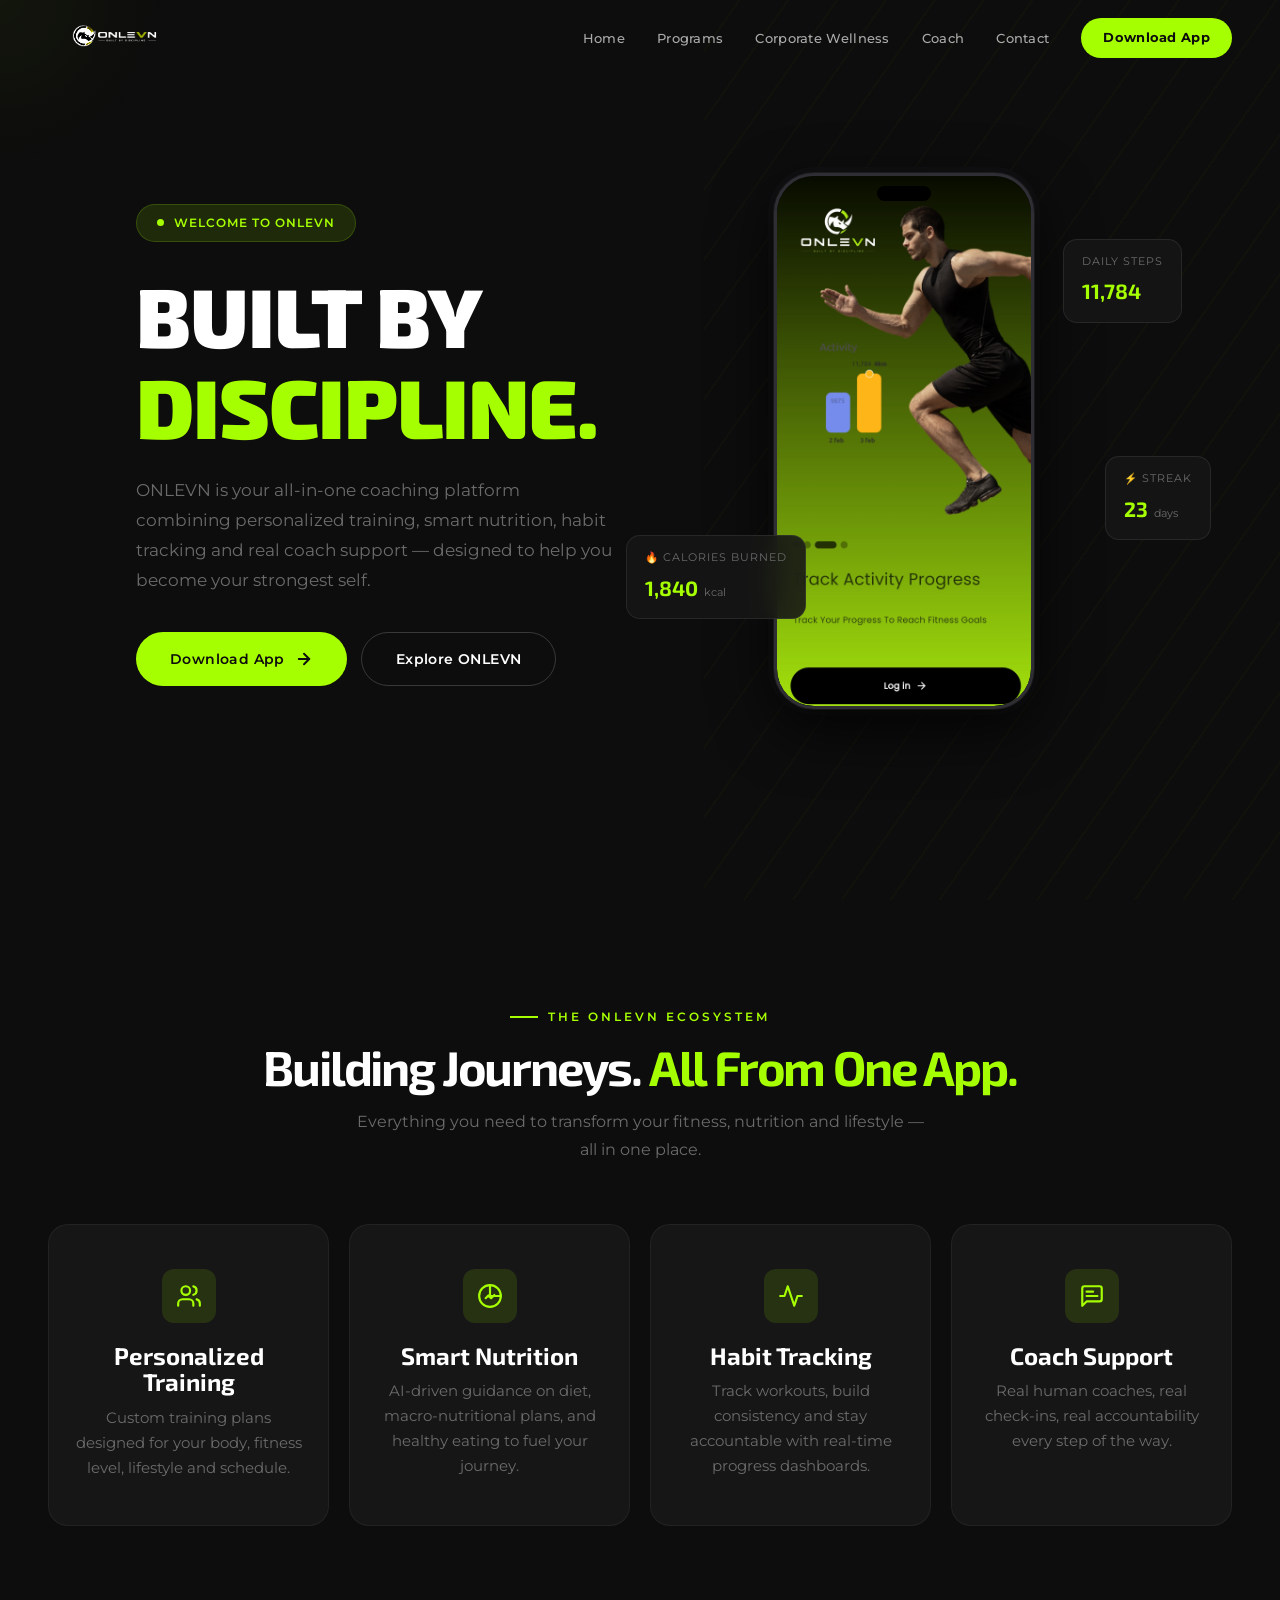
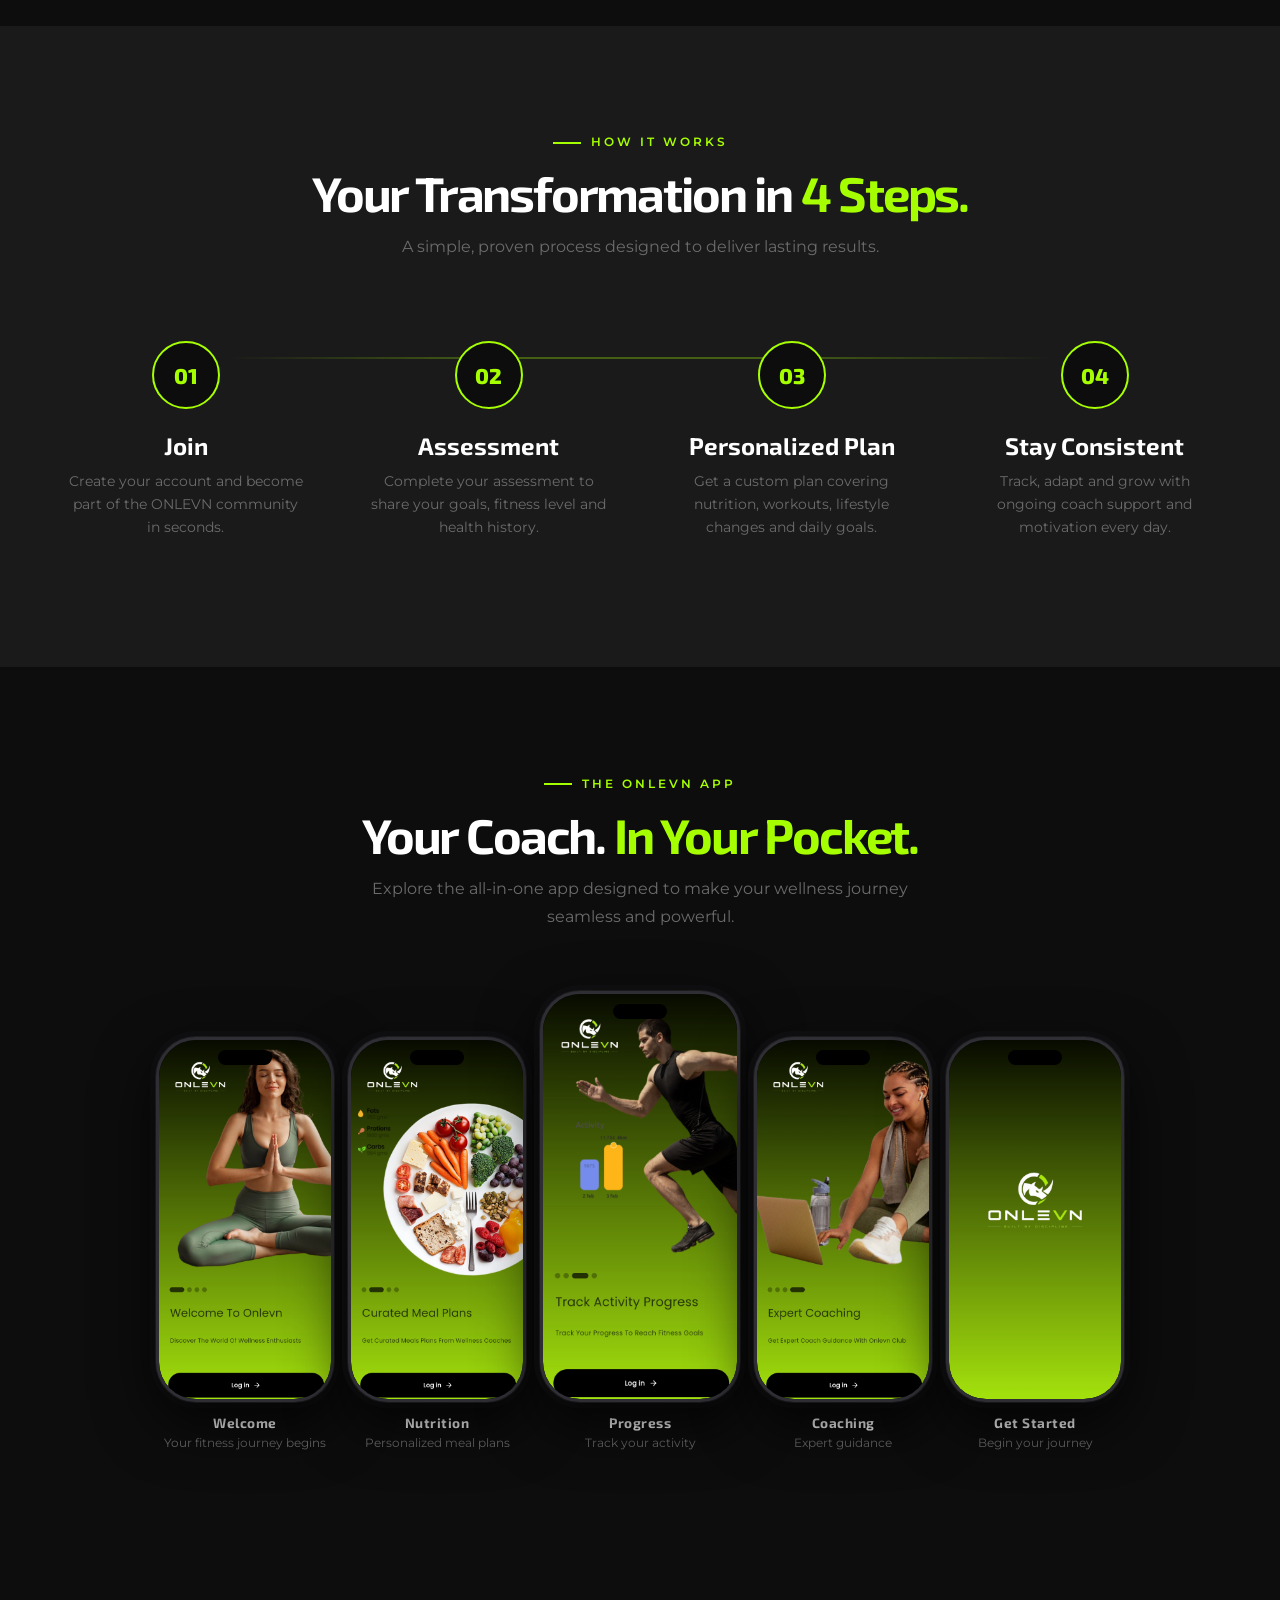
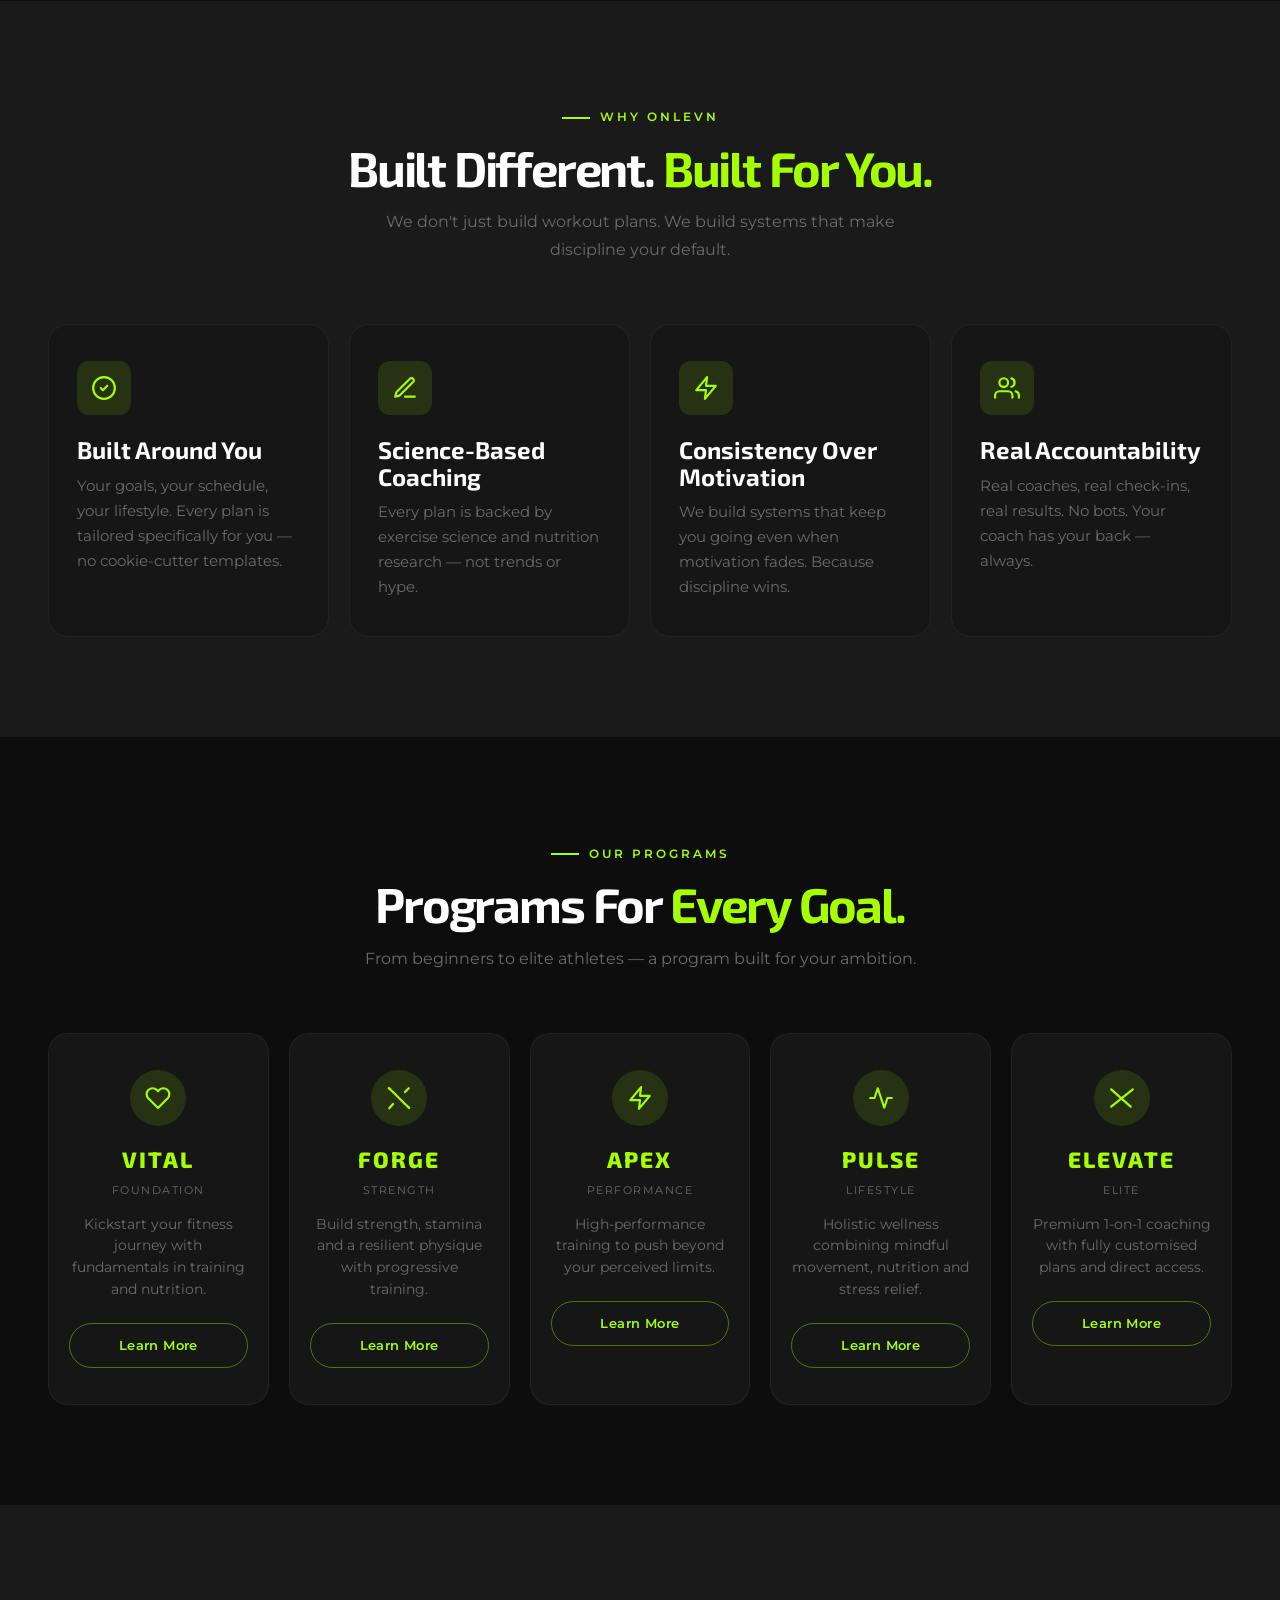
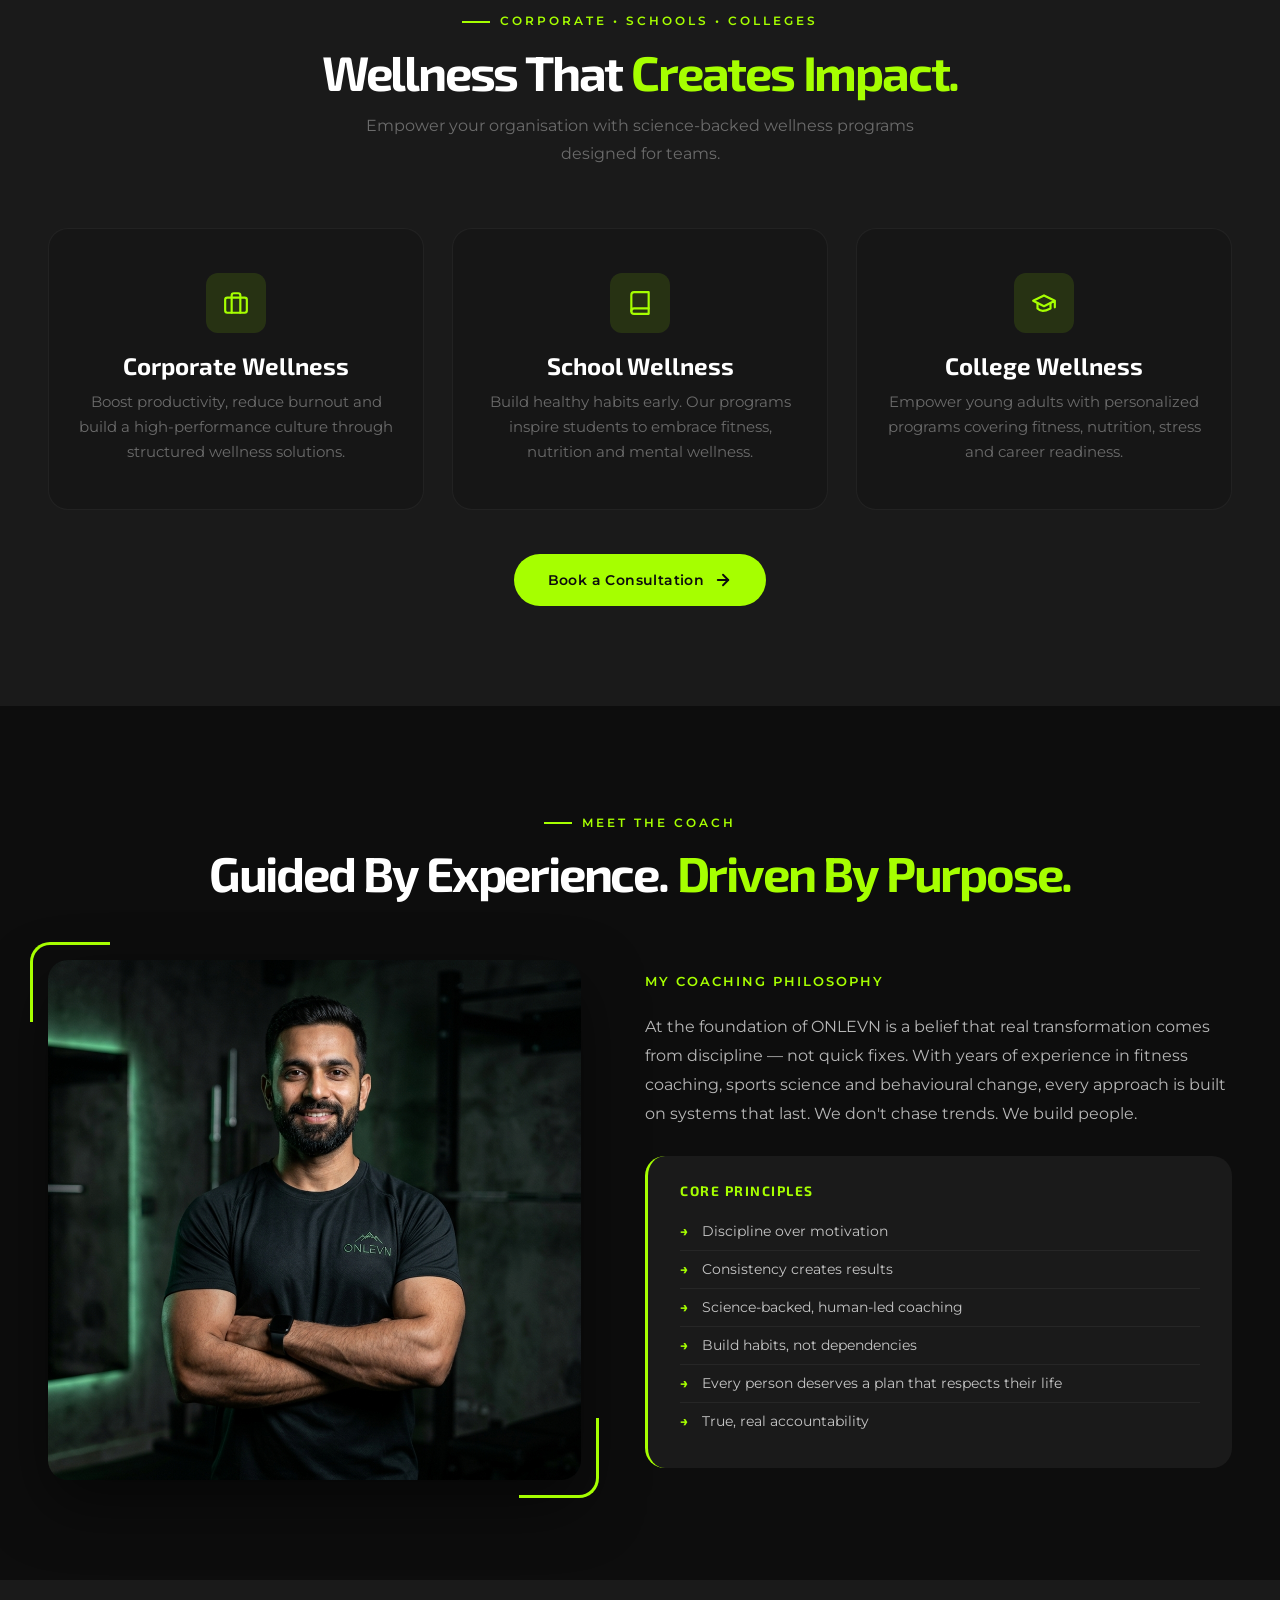
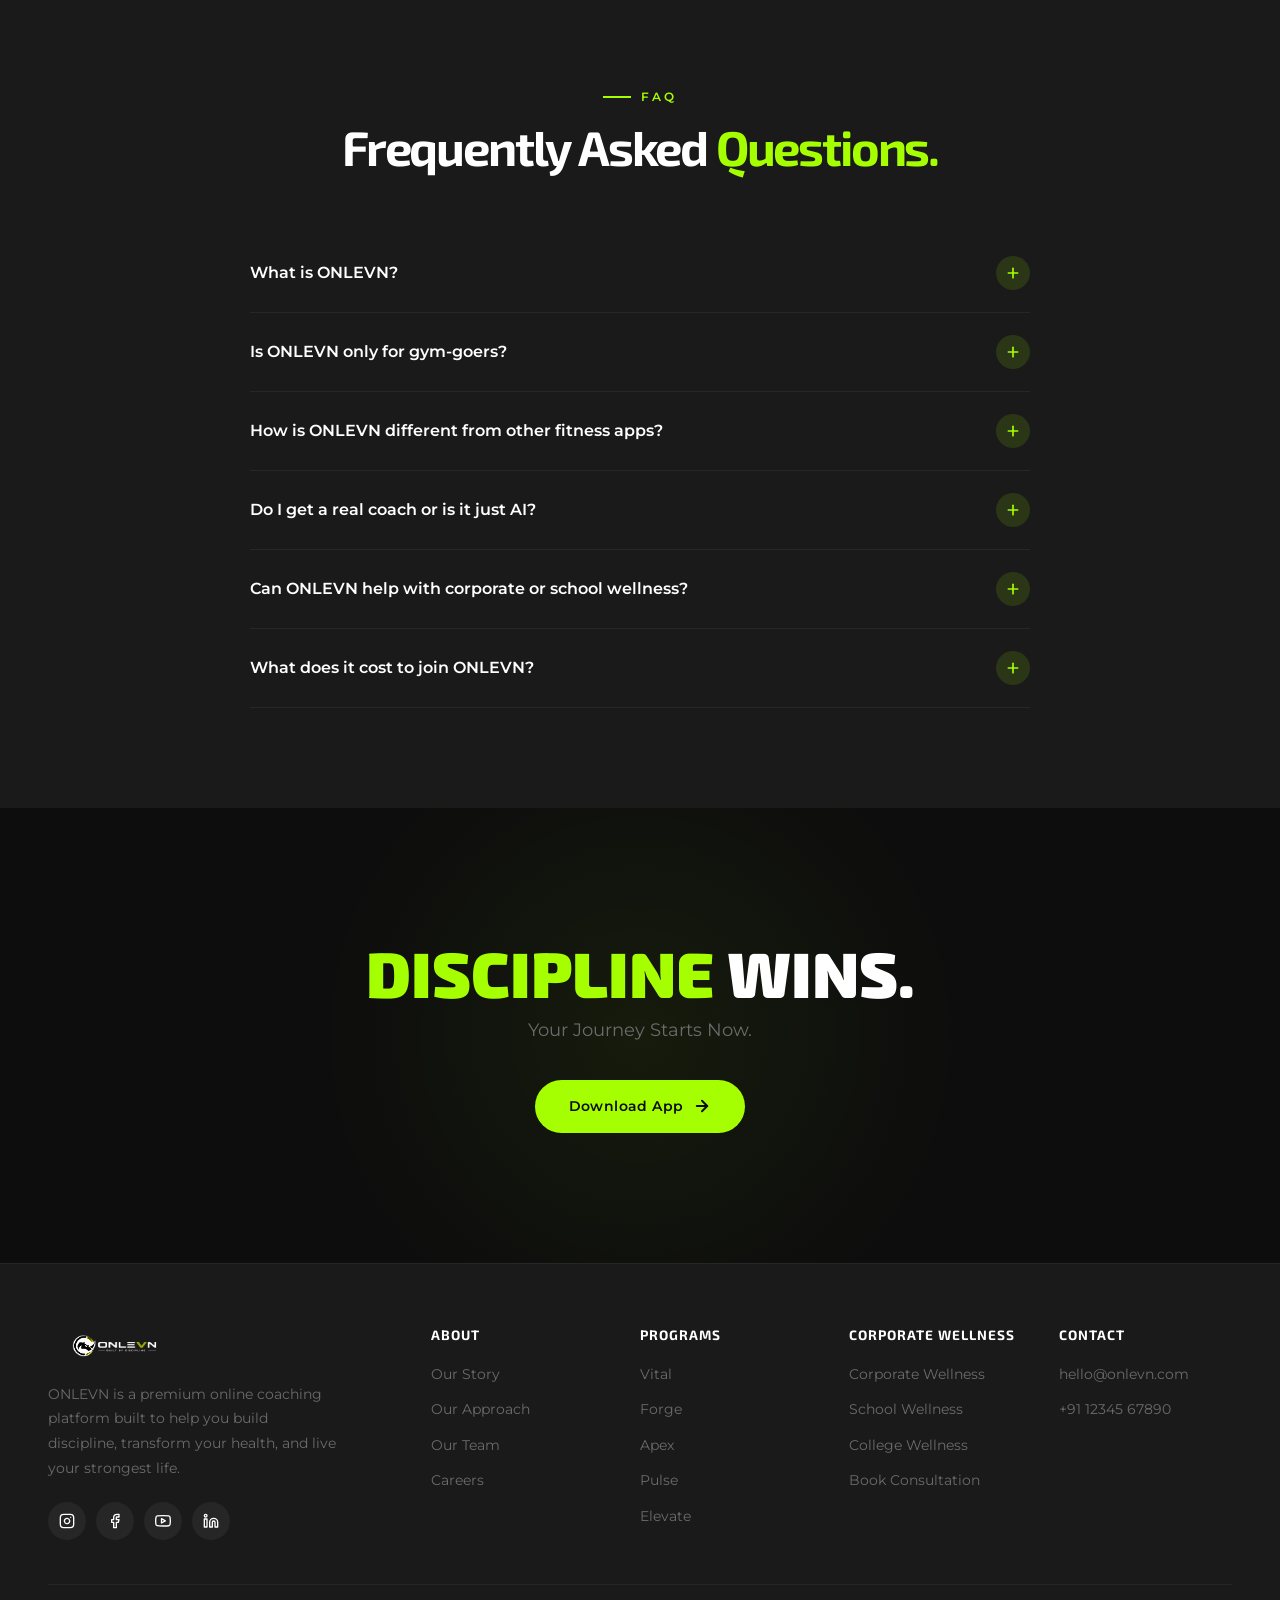
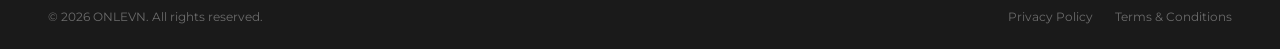
==== commit 5dab77cd: "Finalize download page, UI enhancements, and layout fixes" ====
--- a/index.html
+++ b/index.html
@@ -13,7 +13,7 @@
 </head>
 <body>
 
-  <!-- ═══════════════════════ PAGE LOADER ═══════════════════════ -->
+  <!-- ═══════════════════════ PAGE LOADER ═══════════════════════ -->
   <div class="page-loader" id="pageLoader">
     <div class="loader-inner">
       <img src="brand_logo/logo_vertical.png" alt="ONLEVN" class="loader-logo-img" />
@@ -27,7 +27,7 @@
   <!-- Nav overlay -->
   <div class="nav-overlay" id="navOverlay"></div>
 
-  <!-- ═══════════════════════ NAVBAR ═══════════════════════ -->
+  <!-- ═══════════════════════ NAVBAR ═══════════════════════ -->
   <nav class="navbar" id="navbar">
     <div class="container">
       <a href="#" class="nav-logo">
@@ -40,7 +40,7 @@
         <a href="#corporate">Corporate Wellness</a>
         <a href="#coach">Coach</a>
         <a href="#faq">Contact</a>
-        <a href="#final-cta" class="btn btn-primary nav-cta">Start Your Journey</a>
+        <a href="download.html" class="btn btn-primary nav-cta">Download App</a>
       </div>
 
       <button class="nav-toggle" id="navToggle" aria-label="Toggle navigation">
@@ -49,7 +49,7 @@
     </div>
   </nav>
 
-  <!-- ═══════════════════════ HERO ═══════════════════════ -->
+  <!-- ═══════════════════════ HERO ═══════════════════════ -->
   <section class="hero" id="hero">
     <div class="hero-stripes"></div>
     <div class="container">
@@ -68,8 +68,8 @@
           ONLEVN is your all-in-one coaching platform combining personalized training, smart nutrition, habit tracking and real coach support — designed to help you become your strongest self.
         </p>
         <div class="hero-buttons">
-          <a href="#final-cta" class="btn btn-primary">
-            Start Your Journey
+          <a href="download.html" class="btn btn-primary">
+            Download App
             <svg class="btn-icon" viewBox="0 0 24 24" fill="none" stroke="currentColor" stroke-width="2.5" stroke-linecap="round" stroke-linejoin="round"><path d="M5 12h14"/><path d="m12 5 7 7-7 7"/></svg>
           </a>
           <a href="#about" class="btn btn-secondary">Explore ONLEVN</a>
@@ -84,11 +84,9 @@
           <div class="phone-mockup">
             <div class="phone-notch"></div>
             <div class="phone-screen">
-              <!-- Splash screen — object-position crops status bar -->
               <img
-                src="app images/Screenshot_20260709-165438.jpg"
+                src="app images/Screenshot_20260711-104833.jpg"
                 alt="ONLEVN App"
-                style="object-position: center 8%;"
               />
             </div>
           </div>
@@ -118,7 +116,7 @@
     </div>
   </section>
 
-  <!-- ═══════════════════════ ABOUT / ECOSYSTEM ═══════════════════════ -->
+  <!-- ═══════════════════════ ABOUT / ECOSYSTEM ═══════════════════════ -->
   <section id="about">
     <div class="container">
       <div class="section-header reveal">
@@ -163,7 +161,7 @@
     </div>
   </section>
 
-  <!-- ═══════════════════════ HOW IT WORKS ═══════════════════════ -->
+  <!-- ═══════════════════════ HOW IT WORKS ═══════════════════════ -->
   <section id="how-it-works">
     <div class="container">
       <div class="section-header reveal">
@@ -197,7 +195,7 @@
     </div>
   </section>
 
-  <!-- ═══════════════════════ APP SHOWCASE ═══════════════════════ -->
+  <!-- ═══════════════════════ APP SHOWCASE ═══════════════════════ -->
   <section id="app-showcase">
     <div class="container">
       <div class="section-header reveal">
@@ -214,15 +212,14 @@
             <div class="phone-notch"></div>
             <div class="phone-screen">
               <img
-                src="app images/Screenshot_20260709-165438.jpg"
+                src="app images/Screenshot_20260711-104824.jpg"
                 alt="ONLEVN Dashboard"
-                style="object-position: center 8%;"
               />
             </div>
           </div>
           <div class="showcase-label-text">
-            <h4>Dashboard</h4>
-            <p>Track daily progress</p>
+            <h4>Welcome</h4>
+            <p>Your fitness journey begins</p>
           </div>
         </div>
 
@@ -232,15 +229,14 @@
             <div class="phone-notch"></div>
             <div class="phone-screen">
               <img
-                src="app images/Screenshot_20260709-165444.jpg"
+                src="app images/Screenshot_20260711-104829.jpg"
                 alt="ONLEVN Workouts"
-                style="object-position: center 8%;"
               />
             </div>
           </div>
           <div class="showcase-label-text">
-            <h4>Workouts</h4>
-            <p>Personalised plans</p>
+            <h4>Nutrition</h4>
+            <p>Personalized meal plans</p>
           </div>
         </div>
 
@@ -250,15 +246,14 @@
             <div class="phone-notch"></div>
             <div class="phone-screen">
               <img
-                src="app images/Screenshot_20260709-165448.jpg"
+                src="app images/Screenshot_20260711-104833.jpg"
                 alt="ONLEVN Nutrition"
-                style="object-position: center 8%;"
               />
             </div>
           </div>
           <div class="showcase-label-text">
-            <h4>Nutrition</h4>
-            <p>Smart meal guidance</p>
+            <h4>Progress</h4>
+            <p>Track your activity</p>
           </div>
         </div>
 
@@ -268,15 +263,14 @@
             <div class="phone-notch"></div>
             <div class="phone-screen">
               <img
-                src="app images/Screenshot_20260709-165449.jpg"
+                src="app images/Screenshot_20260711-104836.jpg"
                 alt="ONLEVN Progress"
-                style="object-position: center 8%;"
               />
             </div>
           </div>
           <div class="showcase-label-text">
-            <h4>Progress</h4>
-            <p>Track milestones</p>
+            <h4>Coaching</h4>
+            <p>Expert guidance</p>
           </div>
         </div>
 
@@ -286,15 +280,14 @@
             <div class="phone-notch"></div>
             <div class="phone-screen">
               <img
-                src="app images/Screenshot_20260709-165451.jpg"
+                src="app images/Screenshot_20260711-104905.jpg"
                 alt="ONLEVN Coach Chat"
-                style="object-position: center 8%;"
               />
             </div>
           </div>
           <div class="showcase-label-text">
-            <h4>Coach Chat</h4>
-            <p>Real-time support</p>
+            <h4>Get Started</h4>
+            <p>Begin your journey</p>
           </div>
         </div>
 
@@ -302,7 +295,7 @@
     </div>
   </section>
 
-  <!-- ═══════════════════════ WHY ONLEVN ═══════════════════════ -->
+  <!-- ═══════════════════════ WHY ONLEVN ═══════════════════════ -->
   <section id="why-onlevn">
     <div class="container">
       <div class="section-header reveal">
@@ -347,7 +340,7 @@
     </div>
   </section>
 
-  <!-- ═══════════════════════ PROGRAMS ═══════════════════════ -->
+  <!-- ═══════════════════════ PROGRAMS ═══════════════════════ -->
   <section id="programs">
     <div class="container">
       <div class="section-header reveal">
@@ -412,7 +405,7 @@
     </div>
   </section>
 
-  <!-- ═══════════════════════ CORPORATE / SCHOOLS / COLLEGES ═══════════════════════ -->
+  <!-- ═══════════════════════ CORPORATE / SCHOOLS / COLLEGES ═══════════════════════ -->
   <section id="corporate">
     <div class="container">
       <div class="section-header reveal">
@@ -456,7 +449,7 @@
     </div>
   </section>
 
-  <!-- ═══════════════════════ MEET THE COACH ═══════════════════════ -->
+  <!-- ═══════════════════════ MEET THE COACH ═══════════════════════ -->
   <section id="coach">
     <div class="container">
       <div class="section-header reveal">
@@ -496,7 +489,7 @@
     </div>
   </section>
 
-  <!-- ═══════════════════════ FAQ ═══════════════════════ -->
+  <!-- ═══════════════════════ FAQ ═══════════════════════ -->
   <section id="faq">
     <div class="container">
       <div class="section-header reveal">
@@ -558,19 +551,19 @@
     </div>
   </section>
 
-  <!-- ═══════════════════════ FINAL CTA ═══════════════════════ -->
+  <!-- ═ ═ ═ ═ ═ ═ ═ ═ ═ ═ ═ ═ ═ ═ ═ ═ ═ ═ ═ ═ ═ ═ ═  FINAL CTA ═ ═ ═ ═ ═ ═ ═ ═ ═ ═ ═ ═ ═ ═ ═ ═ ═ ═ ═ ═ ═ ═ ═  -->
   <section id="final-cta">
     <div class="container reveal">
       <h2><span class="text-green">Discipline</span> Wins.</h2>
       <p class="cta-subtitle">Your Journey Starts Now.</p>
-      <a href="#" class="btn btn-primary">
-        Start Your Journey
+      <a href="download.html" class="btn btn-primary">
+        Download App
         <svg class="btn-icon" viewBox="0 0 24 24" fill="none" stroke="currentColor" stroke-width="2.5" stroke-linecap="round" stroke-linejoin="round"><path d="M5 12h14"/><path d="m12 5 7 7-7 7"/></svg>
       </a>
     </div>
   </section>
 
-  <!-- ═══════════════════════ FOOTER ═══════════════════════ -->
+  <!-- ═ ═ ═ ═ ═ ═ ═ ═ ═ ═ ═ ═ ═ ═ ═ ═ ═ ═ ═ ═ ═ ═ ═  FOOTER ═ ═ ═ ═ ═ ═ ═ ═ ═ ═ ═ ═ ═ ═ ═ ═ ═ ═ ═ ═ ═ ═ ═  -->
   <footer class="footer">
     <div class="container">
       <div class="footer-grid">
@@ -650,3 +643,7 @@
   <script src="main.js"></script>
 </body>
 </html>
+
+
+
+
--- a/styles.css
+++ b/styles.css
@@ -166,7 +166,18 @@
 }
 .nav-links a:hover{color:var(--white);}
 .nav-links a:hover::after{width:100%;}
-.nav-cta{padding:10px 22px !important;font-size:0.8rem !important;}
+.nav-cta {
+  padding: 10px 22px !important;
+  font-size: 0.8rem !important;
+  color: var(--black) !important;
+  font-weight: 700 !important;
+}
+.nav-links a.nav-cta::after {
+  display: none;
+}
+.nav-links a.nav-cta:hover {
+  color: var(--black) !important;
+}
 .nav-toggle{display:none;flex-direction:column;gap:5px;background:none;border:none;cursor:pointer;padding:4px;z-index:1001;}
 .nav-toggle span{width:24px;height:2px;background:var(--white);transition:var(--transition);border-radius:2px;}
 .nav-toggle.active span:nth-child(1){transform:rotate(45deg) translate(5px,5px);}
@@ -176,74 +187,78 @@
 .nav-overlay.active{opacity:1;visibility:visible;}
 
 /* ============================================================
-   PHONE MOCKUP — CSS-only iPhone-style frame
+   PHONE MOCKUP — ultra-thin border style
    ============================================================ */
 .phone-mockup {
   position: relative;
   display: inline-block;
-  /* Outer shell */
-  background: #1a1a1e;
-  border-radius: 44px;
-  padding: 12px 10px 16px;
+  /* 3px border = ultra-thin bezel */
+  border: 3px solid #2e2e34;
+  border-radius: 40px;
+  background: #0a0a0a;
   box-shadow:
-    0 0 0 1.5px #3a3a40,
-    0 0 0 3px #111113,
-    0 30px 80px rgba(0,0,0,0.7),
-    inset 0 0 0 1px rgba(255,255,255,0.04);
-}
-
-/* Side buttons */
+    0 0 0 1px rgba(255,255,255,0.06),
+    0 20px 60px rgba(0,0,0,0.8),
+    0 0 0 6px #111113;
+  overflow: hidden; /* clip the screen inside the frame */
+}
+
+/* Side buttons — left */
 .phone-mockup::before {
   content: '';
   position: absolute;
-  left: -3px;
-  top: 90px;
-  width: 3px;
-  height: 34px;
-  background: #2a2a30;
+  left: -9px;
+  top: 80px;
+  width: 4px;
+  height: 28px;
+  background: #2e2e34;
   border-radius: 2px 0 0 2px;
-  box-shadow: 0 44px 0 #2a2a30, 0 88px 0 #2a2a30;
-}
+  box-shadow: 0 38px 0 #2e2e34;
+}
+/* Power button — right */
 .phone-mockup::after {
   content: '';
   position: absolute;
-  right: -3px;
-  top: 130px;
-  width: 3px;
-  height: 60px;
-  background: #2a2a30;
+  right: -9px;
+  top: 100px;
+  width: 4px;
+  height: 50px;
+  background: #2e2e34;
   border-radius: 0 2px 2px 0;
 }
 
-/* Inner screen area */
+/* Inner screen — no extra padding, screen fills the frame */
 .phone-screen {
   width: 100%;
-  border-radius: 34px;
+  height: 100%;
   overflow: hidden;
   position: relative;
   background: #000;
-}
-
-/* Dynamic island / notch */
+  border-radius: 37px; /* matches outer radius minus border */
+}
+
+/* Dynamic island — small pill, realistic size */
 .phone-notch {
   position: absolute;
   top: 10px;
   left: 50%;
   transform: translateX(-50%);
-  width: 110px;
-  height: 30px;
+  width: 54px;
+  height: 15px;
   background: #000;
-  border-radius: 20px;
+  border-radius: 8px;
   z-index: 10;
 }
 
-/* The actual screenshot — crop top status bar using object-position */
+/* Screenshot — natural aspect ratio, perfectly cropped using negative margins */
 .phone-screen img {
   width: 100%;
-  height: 100%;
-  object-fit: cover;
-  /* Push image UP to hide status bar (~8% from top of image) */
-  object-position: center 8%;
+  height: auto;          
+  /* Push the image up to hide the status bar 
+     (Margin % is based on width. Height is ~2.16x width, so 11% of width = ~5% of height) */
+  margin-top: -11%;
+  /* Pull the bottom up to hide the home bar */
+  margin-bottom: -6%;
   display: block;
 }
 
@@ -297,7 +312,7 @@
   animation:float 6s ease-in-out infinite;
 }
 .hero-phone-wrap .phone-mockup{width:260px;}
-.hero-phone-wrap .phone-screen{height:530px;}
+.hero-phone-wrap .phone-screen{height:auto;}
 
 @keyframes float{0%,100%{transform:translateY(0);}50%{transform:translateY(-18px);}}
 
@@ -329,6 +344,8 @@
    ABOUT / ECOSYSTEM
    ============================================================ */
 #about{background:var(--black);}
+.section-header{position:relative;}
+.section-header h2{letter-spacing:-0.045em;}
 .about-grid{display:grid;grid-template-columns:repeat(4,1fr);gap:20px;}
 .about-card{text-align:center;padding:44px 24px;}
 .about-card .card-icon{margin:0 auto 20px;}
@@ -365,25 +382,58 @@
    APP SHOWCASE
    ============================================================ */
 #app-showcase{background:var(--black);overflow:hidden;}
+
 .showcase-phones{
-  display:flex;justify-content:center;align-items:flex-end;
-  gap:16px;margin-bottom:48px;
-}
-.showcase-item{display:flex;flex-direction:column;align-items:center;gap:16px;}
-.showcase-item .phone-mockup{width:170px;}
-.showcase-item .phone-screen{height:346px;}
-.showcase-item.center .phone-mockup{width:210px;}
-.showcase-item.center .phone-screen{height:428px;}
-.showcase-item:hover .phone-mockup{
-  transform:translateY(-8px);
-  box-shadow:0 0 0 1.5px #3a3a40,0 0 0 3px #111113,0 40px 90px rgba(0,0,0,0.8),0 0 30px rgba(166,255,0,0.08),inset 0 0 0 1px rgba(255,255,255,0.04);
-}
-.showcase-item .phone-mockup{transition:var(--transition);}
+  display: flex;
+  justify-content: center;
+  align-items: flex-end; /* stagger: center phone sits highest */
+  gap: 14px;
+  margin-bottom: 48px;
+}
+
+/* Every phone: exact natural aspect ratio 9:19.5 */
+.showcase-item {
+  display: flex;
+  flex-direction: column;
+  align-items: center;
+  gap: 14px;
+  transition: transform 0.35s ease;
+}
+
+/* Uniform phone width — height is driven by the image naturally */
+.showcase-item .phone-mockup {
+  width: 178px;
+  /* NO fixed height — image drives the frame */
+}
+.showcase-item .phone-screen {
+  height: auto;
+}
+
+/* Center phone: slightly wider */
+.showcase-item.center .phone-mockup {
+  width: 200px;
+}
+
+/* Hover lift */
+.showcase-item:hover {
+  transform: translateY(-10px);
+}
+.showcase-item .phone-mockup {
+  transition: box-shadow 0.35s ease;
+}
+.showcase-item:hover .phone-mockup {
+  box-shadow:
+    0 0 0 1px rgba(255,255,255,0.08),
+    0 30px 80px rgba(0,0,0,0.9),
+    0 0 0 6px #111113,
+    0 0 40px rgba(166,255,0,0.1);
+}
+
 .showcase-label-text h4{
-  font-family:var(--font-heading);font-size:0.88rem;font-weight:700;
-  text-align:center;margin-bottom:3px;
-}
-.showcase-label-text p{font-size:0.76rem;color:var(--grey);text-align:center;}
+  font-family:var(--font-heading);font-size:0.85rem;font-weight:700;
+  text-align:center;margin-bottom:3px;letter-spacing:0.5px;
+}
+.showcase-label-text p{font-size:0.74rem;color:var(--grey);text-align:center;}
 
 /* ============================================================
    WHY ONLEVN
@@ -561,6 +611,114 @@
 .reveal-scale.visible{opacity:1;transform:scale(1);}
 
 /* ============================================================
+   DOWNLOAD PAGE
+   ============================================================ */
+.store-btn-group {
+  display: flex;
+  gap: 24px;
+  flex-wrap: wrap;
+  margin-top: 40px;
+}
+.store-btn {
+  position: relative;
+  display: flex;
+  align-items: center;
+  gap: 16px;
+  background: var(--card-bg);
+  border: 1px solid rgba(255,255,255,0.1);
+  padding: 14px 28px;
+  border-radius: 16px;
+  color: var(--white);
+  transition: var(--transition);
+  min-width: 220px;
+}
+.store-btn:hover {
+  background: #1f1f1f;
+  border-color: rgba(166,255,0,0.3);
+  transform: translateY(-4px);
+  box-shadow: 0 12px 30px rgba(0,0,0,0.4);
+}
+.store-btn svg {
+  width: 32px;
+  height: 32px;
+  fill: currentColor;
+}
+.store-btn-text {
+  display: flex;
+  flex-direction: column;
+  align-items: flex-start;
+}
+.store-btn-text span:first-child {
+  font-size: 0.7rem;
+  color: var(--grey);
+  letter-spacing: 0.5px;
+  text-transform: uppercase;
+}
+.store-btn-text span:last-child {
+  font-family: var(--font-heading);
+  font-size: 1.25rem;
+  font-weight: 700;
+  line-height: 1.2;
+}
+.coming-soon-badge {
+  position: absolute;
+  top: -10px;
+  right: -10px;
+  background: var(--green);
+  color: var(--black);
+  font-size: 0.65rem;
+  font-weight: 800;
+  padding: 4px 10px;
+  border-radius: 20px;
+  text-transform: uppercase;
+  letter-spacing: 1px;
+  box-shadow: 0 4px 12px rgba(166,255,0,0.4);
+  transform: rotate(6deg);
+}
+
+.download-phones {
+  position: relative;
+  display: flex;
+  justify-content: center;
+  align-items: center;
+  height: 520px;
+  width: 100%;
+}
+.download-phone-1, .download-phone-2, .download-phone-3 {
+  position: absolute;
+  transition: transform 0.6s cubic-bezier(0.2, 0.8, 0.2, 1), opacity 0.6s ease;
+}
+.download-phone-1 .phone-mockup, .download-phone-2 .phone-mockup, .download-phone-3 .phone-mockup {
+  width: 220px;
+}
+.download-phone-1 {
+  transform: translateX(-120px) translateY(20px) rotate(-8deg) scale(0.85);
+  z-index: 1;
+  opacity: 0.5;
+}
+.download-phone-2 {
+  transform: translateX(120px) translateY(20px) rotate(8deg) scale(0.85);
+  z-index: 1;
+  opacity: 0.5;
+}
+.download-phone-3 {
+  z-index: 3;
+  transform: translateY(-10px) scale(1);
+}
+/* Hover effect: fan out more! */
+.download-phones:hover .download-phone-1 {
+  transform: translateX(-170px) translateY(10px) rotate(-14deg) scale(0.9);
+  opacity: 0.9;
+}
+.download-phones:hover .download-phone-2 {
+  transform: translateX(170px) translateY(10px) rotate(14deg) scale(0.9);
+  opacity: 0.9;
+}
+.download-phones:hover .download-phone-3 {
+  transform: translateY(-20px) scale(1.05);
+}
+
+/* ============================================================
    RESPONSIVE — TABLET
    ============================================================ */
 @media(max-width:1100px){
@@ -573,8 +731,8 @@
   .hero-subtitle{margin:0 auto 32px;}
   .hero-buttons{justify-content:center;}
   .hero-visual{margin-top:32px;}
-  .hero-phone-wrap .phone-mockup{width:220px;}
-  .hero-phone-wrap .phone-screen{height:448px;}
+  .hero-phone-wrap .phone-mockup{width:200px;}
+  .hero-phone-wrap .phone-screen{height:auto;}
   .hero-stat-1,.hero-stat-2,.hero-stat-3{display:none;}
   .steps-grid{grid-template-columns:repeat(2,1fr);}
   .steps-grid::before{display:none;}
@@ -597,16 +755,13 @@
   .nav-links a{font-size:1.1rem;}
   .nav-toggle{display:flex;}
   .hero{padding:110px 0 72px;}
-  /* Showcase mobile scroll */
   .showcase-phones{
     justify-content:flex-start;overflow-x:auto;padding:0 16px 8px;
     -webkit-overflow-scrolling:touch;scrollbar-width:none;gap:12px;
   }
   .showcase-phones::-webkit-scrollbar{display:none;}
-  .showcase-item .phone-mockup{width:145px;min-width:145px;}
-  .showcase-item .phone-screen{height:296px;}
-  .showcase-item.center .phone-mockup{width:170px;min-width:170px;}
-  .showcase-item.center .phone-screen{height:346px;}
+  .showcase-item .phone-mockup{width:150px;min-width:150px;}
+  .showcase-item.center .phone-mockup{width:165px;min-width:165px;}
   /* Grids */
   .about-grid,.steps-grid,.why-grid,.corporate-grid{grid-template-columns:1fr;}
   .programs-grid{grid-template-columns:repeat(2,1fr);}
@@ -619,3 +774,9 @@
   .hero-buttons{flex-direction:column;align-items:center;}
   .btn{width:100%;max-width:280px;}
 }
+
+@media(prefers-reduced-motion:reduce){
+  *,*::before,*::after{animation-duration:0.01ms!important;animation-iteration-count:1!important;scroll-behavior:auto!important;transition-duration:0.01ms!important;}
+}
+
+
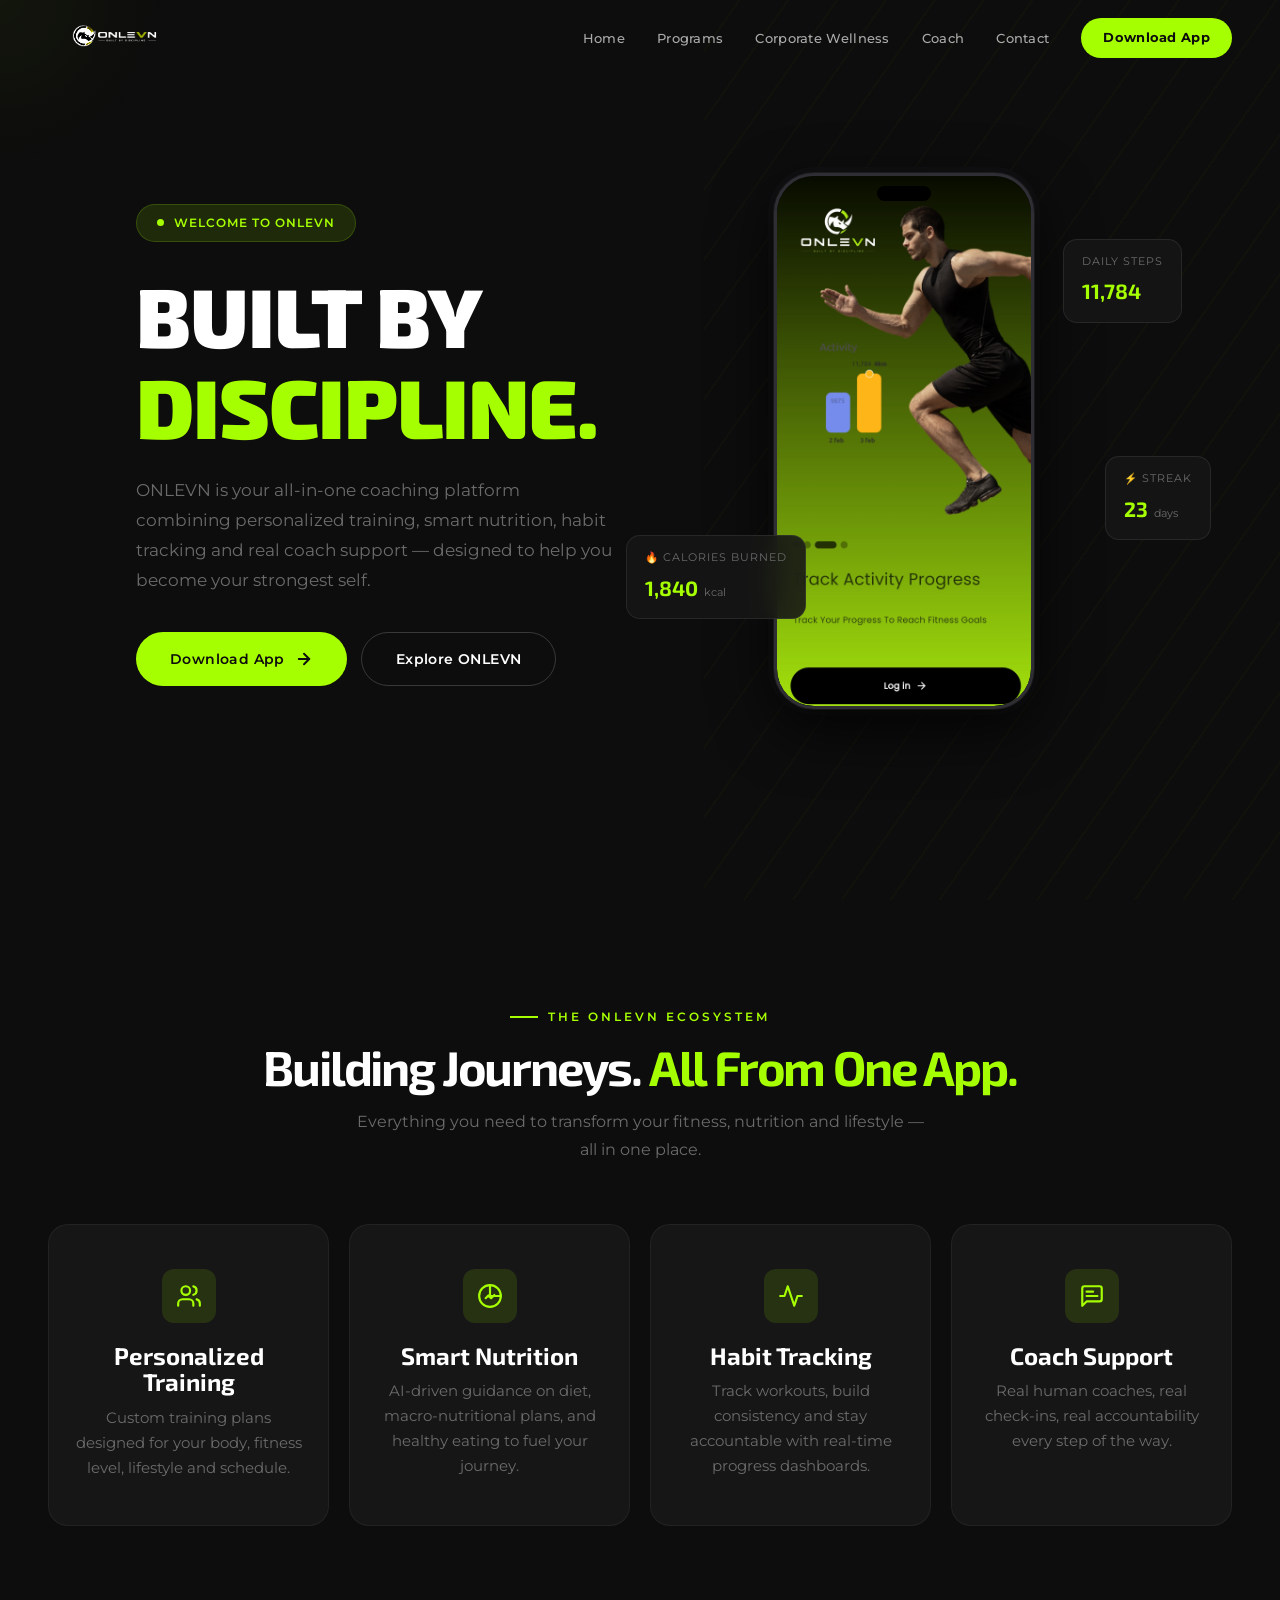
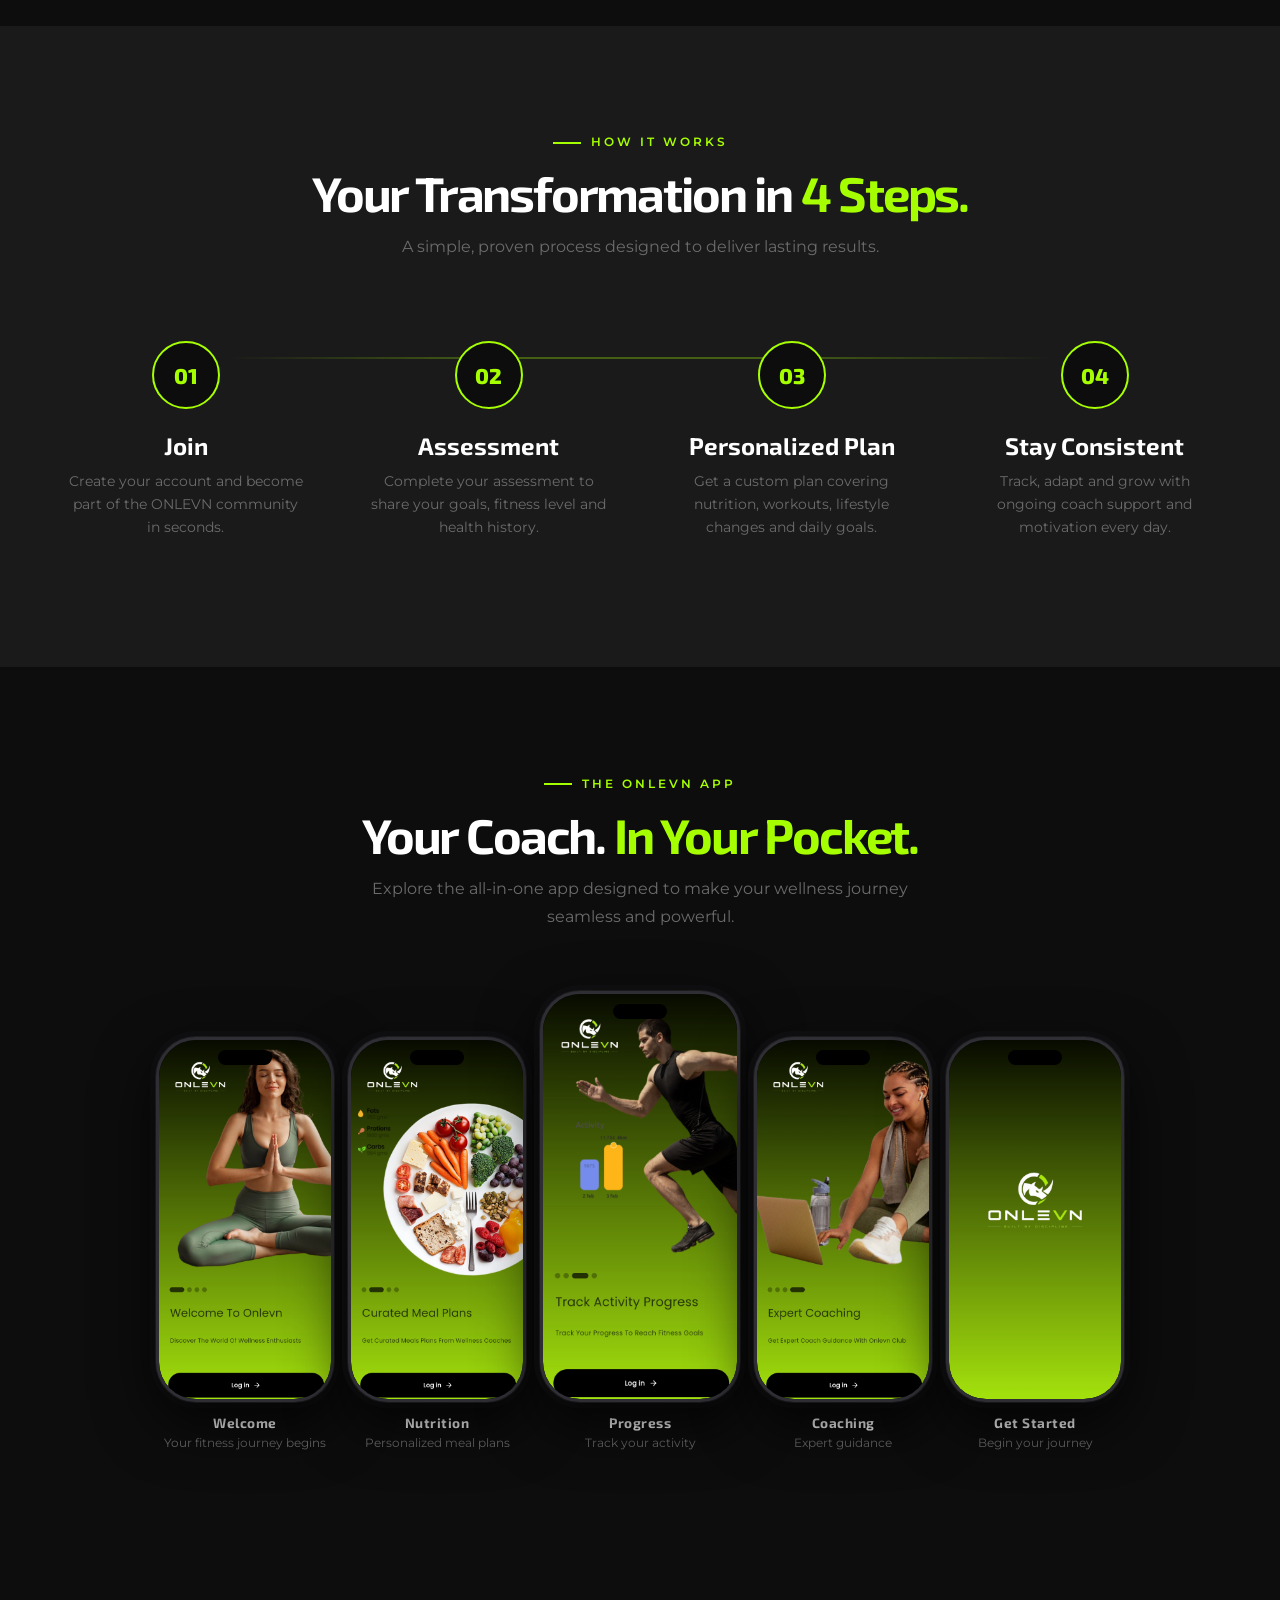
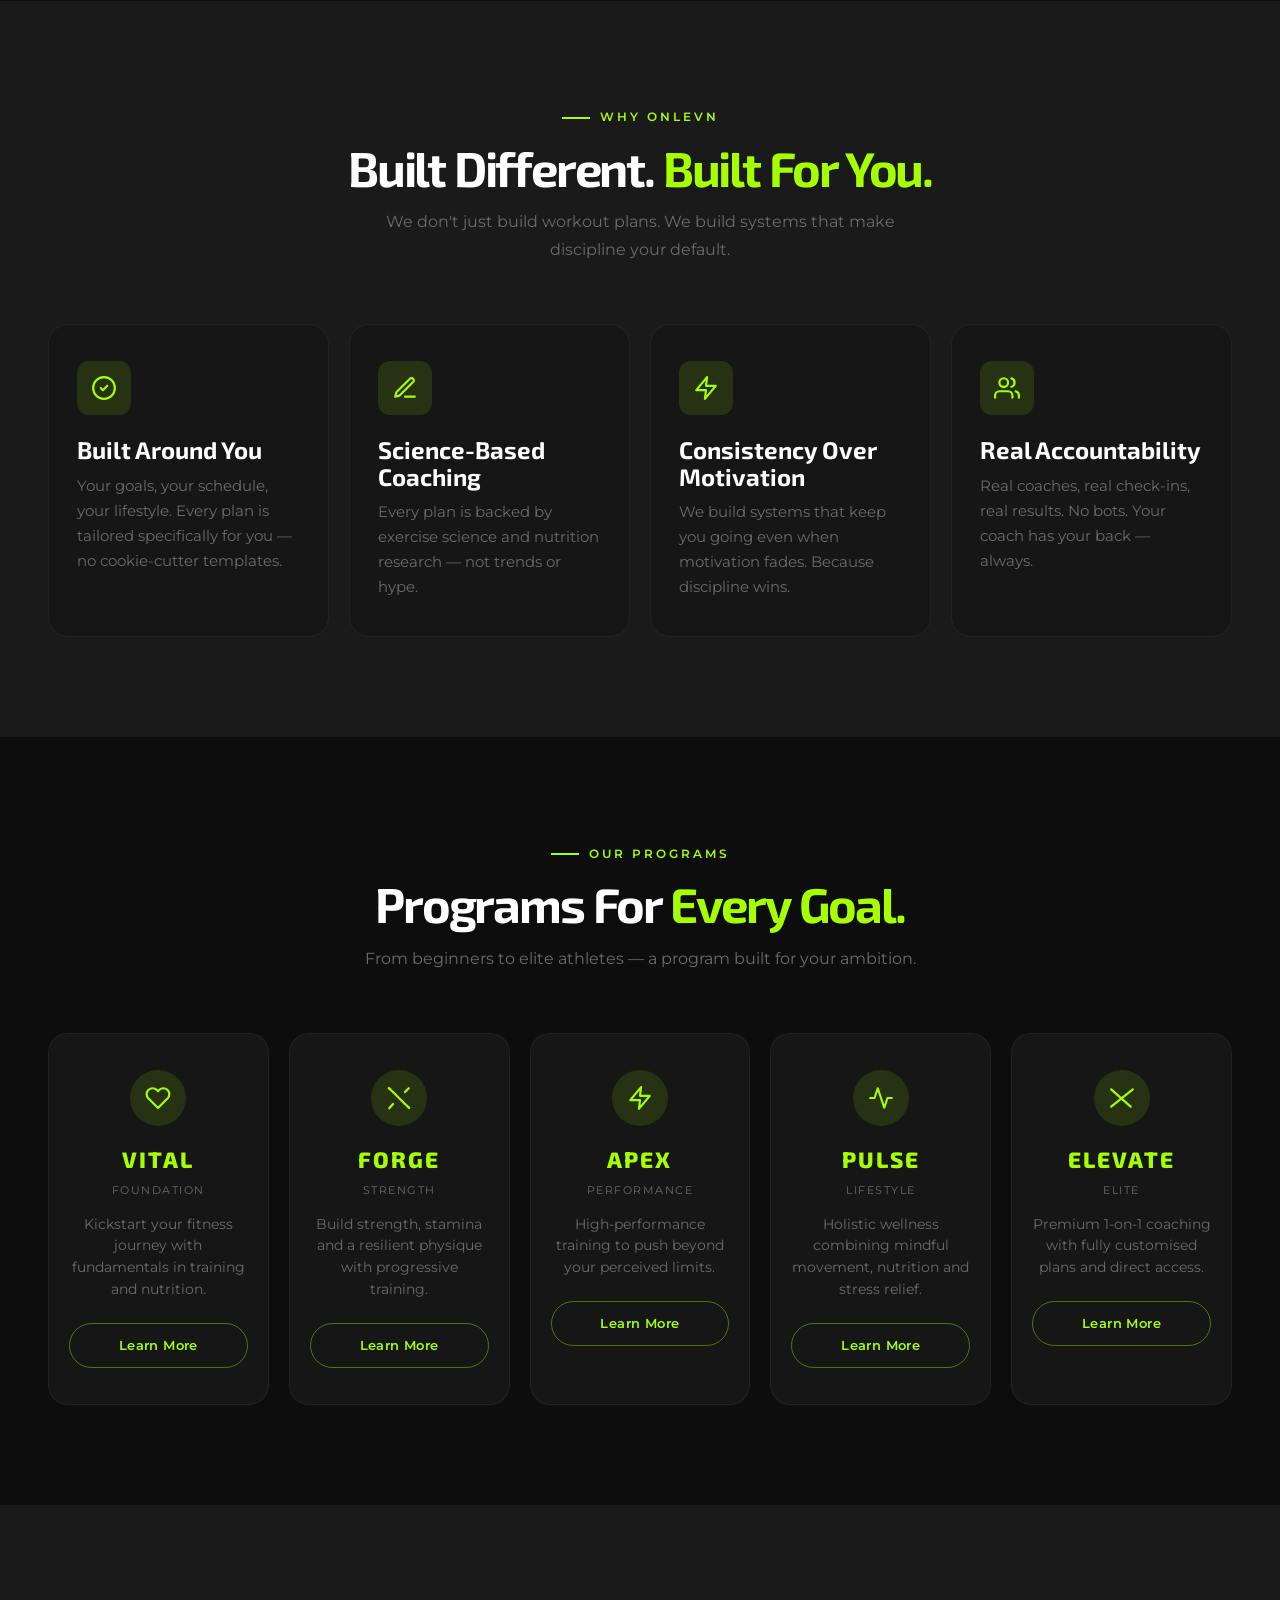
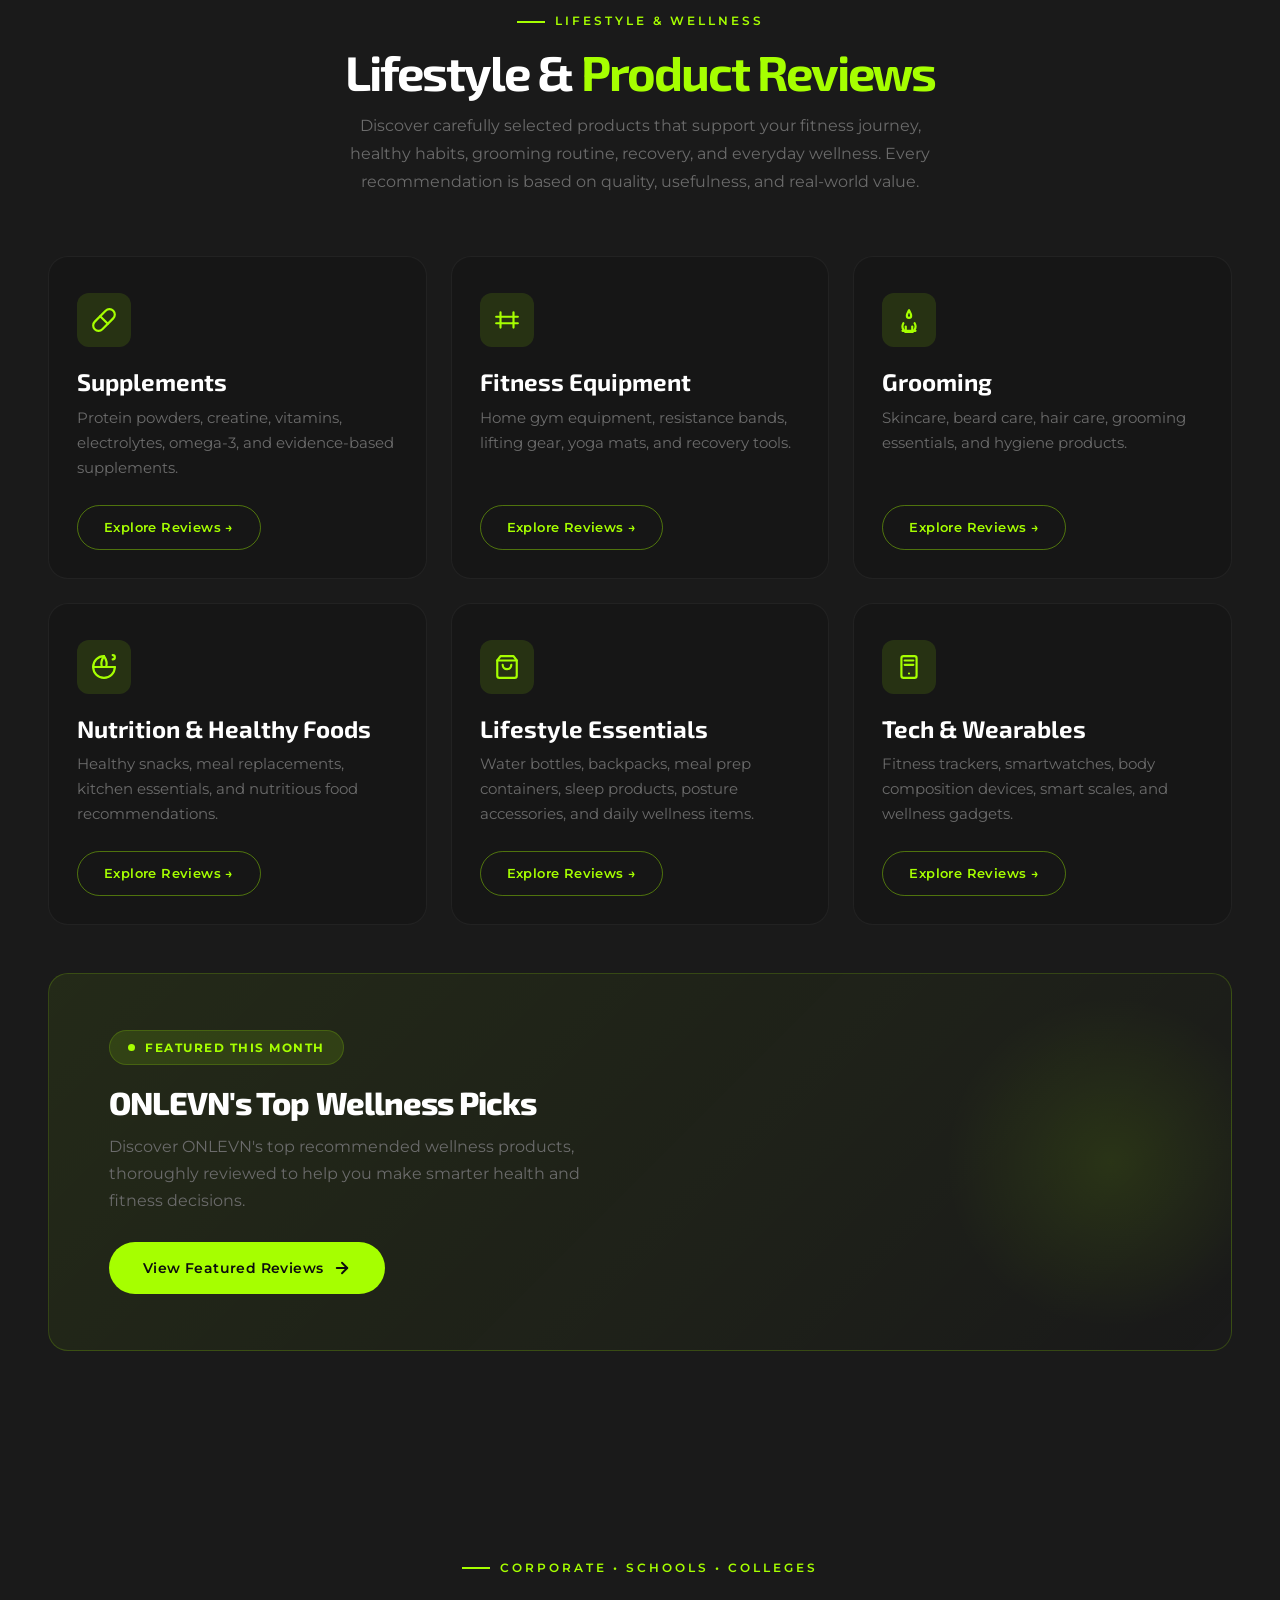
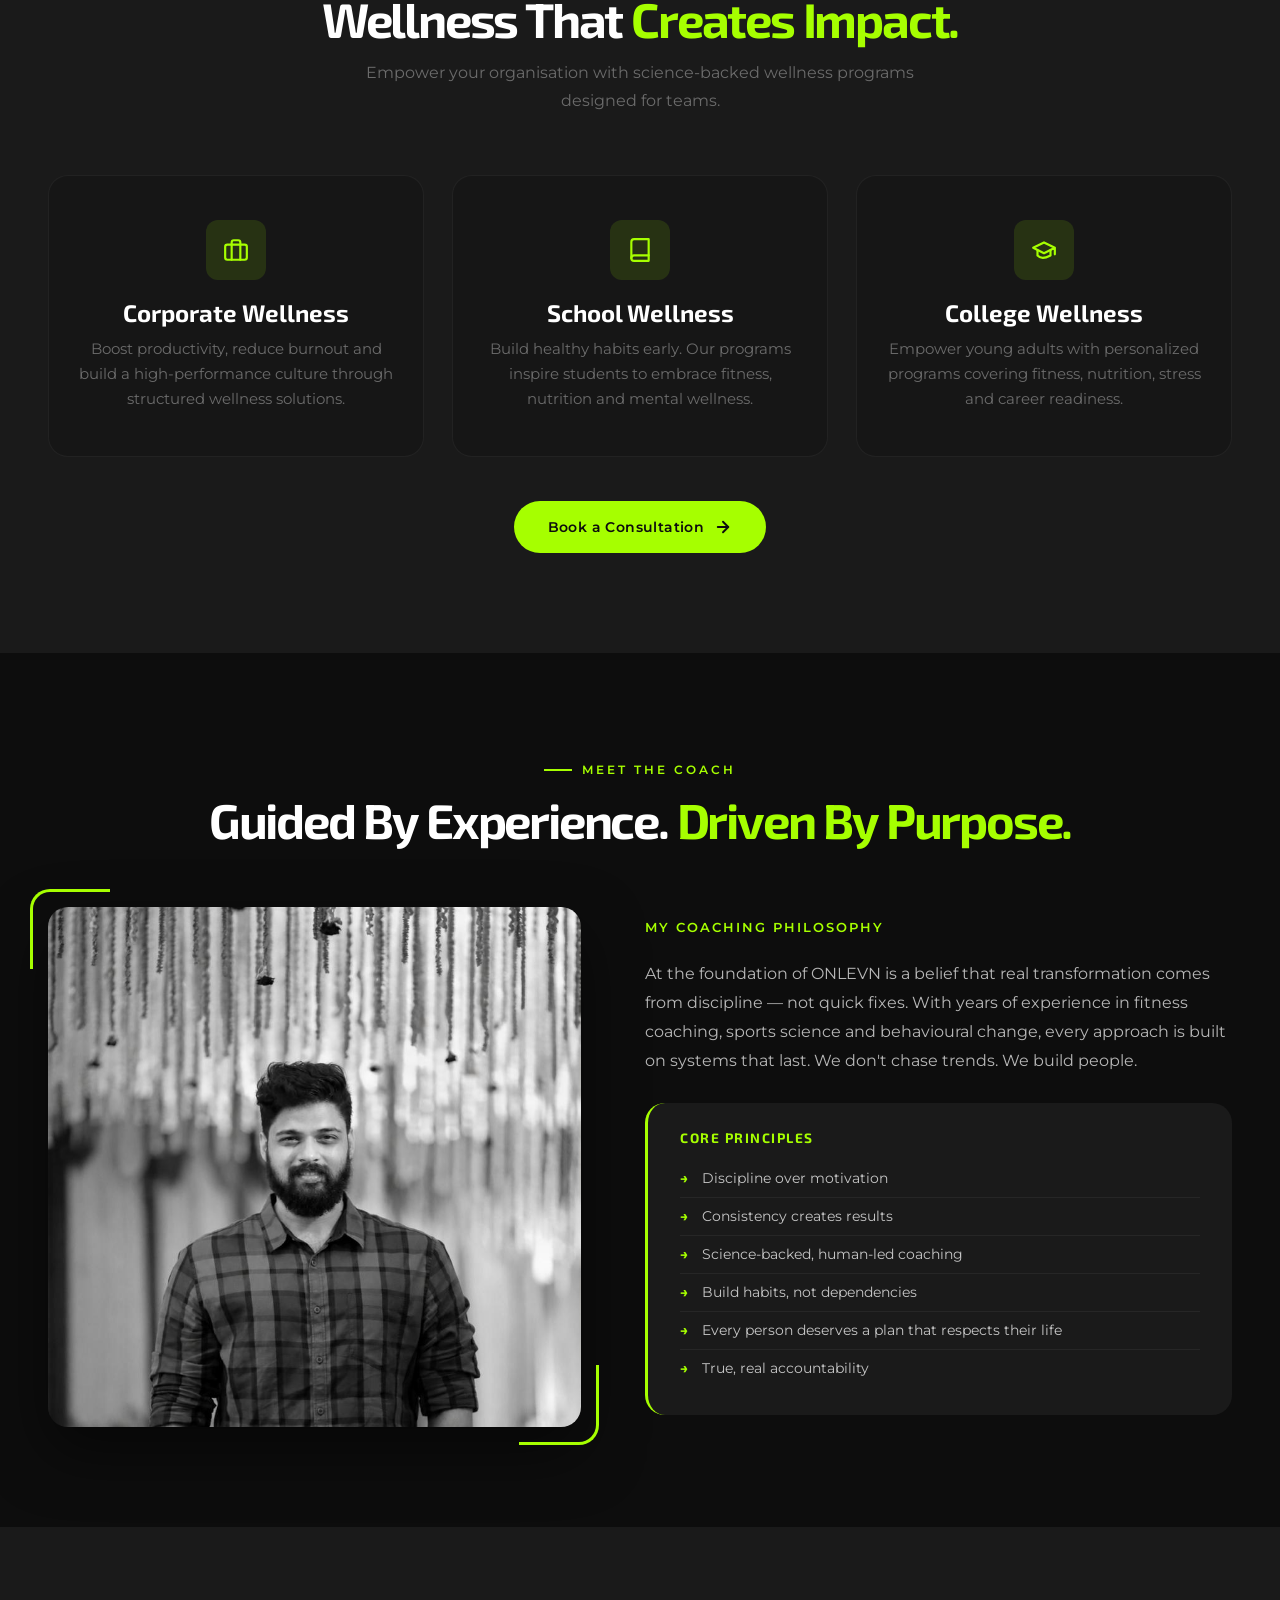
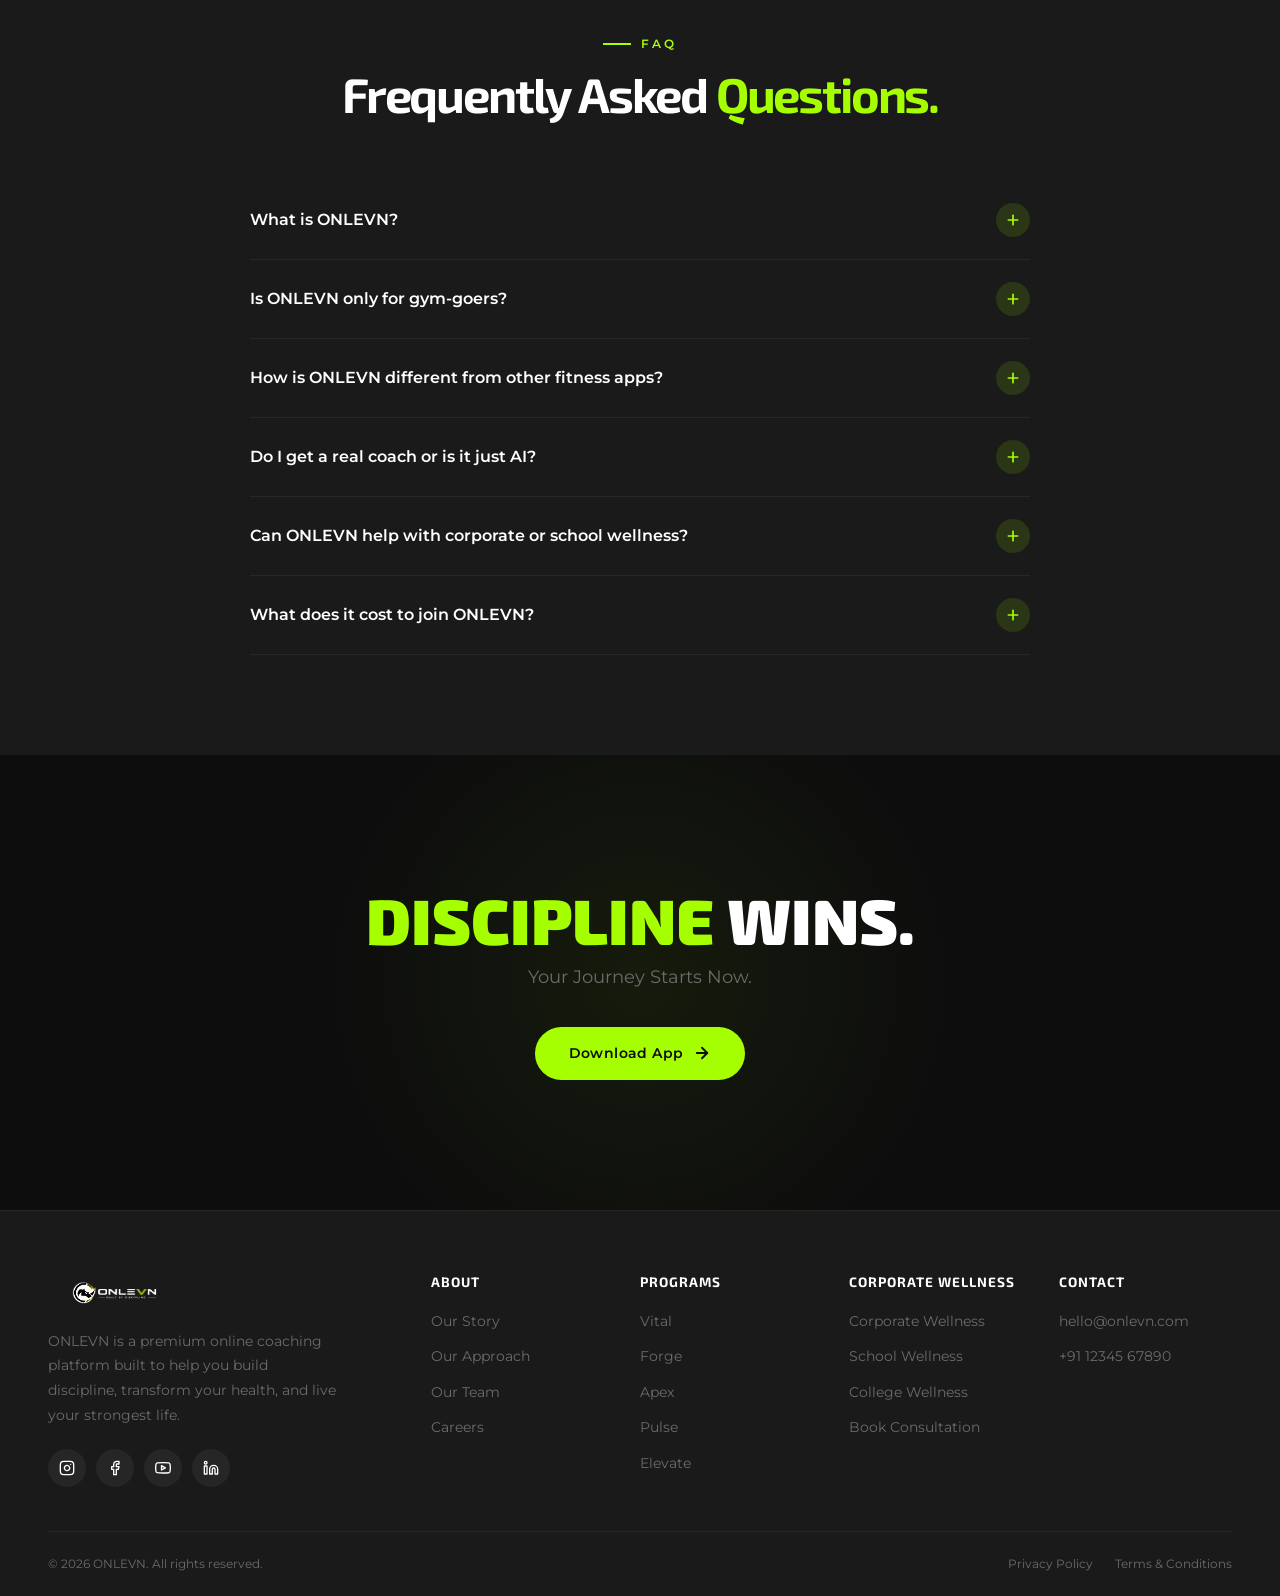
==== commit fe4a7084: "Add Lifestyle & Product Reviews section" ====
--- a/index.html
+++ b/index.html
@@ -405,7 +405,113 @@
     </div>
   </section>
 
-  <!-- ═══════════════════════ CORPORATE / SCHOOLS / COLLEGES ═══════════════════════ -->
+  <!-- ═══════════════════════ LIFESTYLE & PRODUCT REVIEWS ═══════════════════════ -->
+  <section id="lifestyle-reviews" aria-labelledby="lifestyle-heading">
+    <div class="container">
+      <div class="section-header reveal">
+        <div class="section-label">Lifestyle &amp; Wellness</div>
+        <h2 id="lifestyle-heading">Lifestyle &amp; <span class="text-green">Product Reviews</span></h2>
+        <p class="section-subtitle">Discover carefully selected products that support your fitness journey, healthy habits, grooming routine, recovery, and everyday wellness. Every recommendation is based on quality, usefulness, and real-world value.</p>
+      </div>
+
+      <!-- Review Category Cards -->
+      <div class="review-grid" role="list">
+
+        <!-- 1. Supplements -->
+        <article class="card review-card reveal reveal-delay-1" role="listitem" data-category="supplements" data-url="#">
+          <div class="card-icon review-icon" aria-hidden="true">
+            <svg viewBox="0 0 24 24" fill="none" stroke="currentColor" stroke-width="2" stroke-linecap="round" stroke-linejoin="round"><path d="m10.5 20.5 10-10a4.95 4.95 0 1 0-7-7l-10 10a4.95 4.95 0 1 0 7 7Z"/><path d="m8.5 8.5 7 7"/></svg>
+          </div>
+          <div class="review-card-body">
+            <h3>Supplements</h3>
+            <p>Protein powders, creatine, vitamins, electrolytes, omega-3, and evidence-based supplements.</p>
+          </div>
+          <a href="#" class="btn btn-outline-green btn-sm review-cta" aria-label="Explore supplement reviews">Explore Reviews →</a>
+        </article>
+
+        <!-- 2. Fitness Equipment -->
+        <article class="card review-card reveal reveal-delay-2" role="listitem" data-category="equipment" data-url="#">
+          <div class="card-icon review-icon" aria-hidden="true">
+            <svg viewBox="0 0 24 24" fill="none" stroke="currentColor" stroke-width="2" stroke-linecap="round" stroke-linejoin="round"><path d="M6 5v14"/><path d="M18 5v14"/><path d="M2 9h4"/><path d="M2 15h4"/><path d="M18 9h4"/><path d="M18 15h4"/><path d="M6 9h12"/><path d="M6 15h12"/></svg>
+          </div>
+          <div class="review-card-body">
+            <h3>Fitness Equipment</h3>
+            <p>Home gym equipment, resistance bands, lifting gear, yoga mats, and recovery tools.</p>
+          </div>
+          <a href="#" class="btn btn-outline-green btn-sm review-cta" aria-label="Explore fitness equipment reviews">Explore Reviews →</a>
+        </article>
+
+        <!-- 3. Grooming -->
+        <article class="card review-card reveal reveal-delay-3" role="listitem" data-category="grooming" data-url="#">
+          <div class="card-icon review-icon" aria-hidden="true">
+            <svg viewBox="0 0 24 24" fill="none" stroke="currentColor" stroke-width="2" stroke-linecap="round" stroke-linejoin="round"><path d="M12 3c-1 2-2 3.5-2 5a2 2 0 0 0 4 0c0-1.5-1-3-2-5Z"/><path d="M6.8 15a6 6 0 1 0 10.4 0"/><path d="M6 22h12"/><path d="M9 18v4"/><path d="M15 18v4"/></svg>
+          </div>
+          <div class="review-card-body">
+            <h3>Grooming</h3>
+            <p>Skincare, beard care, hair care, grooming essentials, and hygiene products.</p>
+          </div>
+          <a href="#" class="btn btn-outline-green btn-sm review-cta" aria-label="Explore grooming reviews">Explore Reviews →</a>
+        </article>
+
+        <!-- 4. Nutrition & Healthy Foods -->
+        <article class="card review-card reveal reveal-delay-1" role="listitem" data-category="nutrition" data-url="#">
+          <div class="card-icon review-icon" aria-hidden="true">
+            <svg viewBox="0 0 24 24" fill="none" stroke="currentColor" stroke-width="2" stroke-linecap="round" stroke-linejoin="round"><path d="M12 2a10 10 0 1 0 10 10"/><path d="M12 2c2.4 3.6 3 7 2 10"/><path d="M12 2C9.6 5.6 9 9 10 12"/><path d="M2 12h20"/><path d="M20 5a2 2 0 0 0 2-2 2 2 0 0 0-2-2"/></svg>
+          </div>
+          <div class="review-card-body">
+            <h3>Nutrition &amp; Healthy Foods</h3>
+            <p>Healthy snacks, meal replacements, kitchen essentials, and nutritious food recommendations.</p>
+          </div>
+          <a href="#" class="btn btn-outline-green btn-sm review-cta" aria-label="Explore nutrition reviews">Explore Reviews →</a>
+        </article>
+
+        <!-- 5. Lifestyle Essentials -->
+        <article class="card review-card reveal reveal-delay-2" role="listitem" data-category="lifestyle" data-url="#">
+          <div class="card-icon review-icon" aria-hidden="true">
+            <svg viewBox="0 0 24 24" fill="none" stroke="currentColor" stroke-width="2" stroke-linecap="round" stroke-linejoin="round"><path d="M6 2 3 6v14a2 2 0 0 0 2 2h14a2 2 0 0 0 2-2V6l-3-4z"/><line x1="3" y1="6" x2="21" y2="6"/><path d="M16 10a4 4 0 0 1-8 0"/></svg>
+          </div>
+          <div class="review-card-body">
+            <h3>Lifestyle Essentials</h3>
+            <p>Water bottles, backpacks, meal prep containers, sleep products, posture accessories, and daily wellness items.</p>
+          </div>
+          <a href="#" class="btn btn-outline-green btn-sm review-cta" aria-label="Explore lifestyle essential reviews">Explore Reviews →</a>
+        </article>
+
+        <!-- 6. Tech & Wearables -->
+        <article class="card review-card reveal reveal-delay-3" role="listitem" data-category="tech" data-url="#">
+          <div class="card-icon review-icon" aria-hidden="true">
+            <svg viewBox="0 0 24 24" fill="none" stroke="currentColor" stroke-width="2" stroke-linecap="round" stroke-linejoin="round"><rect x="5" y="2" width="14" height="20" rx="2"/><path d="M12 18h.01"/><path d="M8 6h8"/><path d="M8 10h8"/></svg>
+          </div>
+          <div class="review-card-body">
+            <h3>Tech &amp; Wearables</h3>
+            <p>Fitness trackers, smartwatches, body composition devices, smart scales, and wellness gadgets.</p>
+          </div>
+          <a href="#" class="btn btn-outline-green btn-sm review-cta" aria-label="Explore tech and wearable reviews">Explore Reviews →</a>
+        </article>
+
+      </div><!-- /.review-grid -->
+
+      <!-- Featured Recommendation Banner -->
+      <div class="review-featured-banner reveal" role="complementary" aria-label="Featured this month">
+        <div class="review-featured-inner">
+          <div class="review-featured-label">
+            <span class="dot"></span>
+            Featured This Month
+          </div>
+          <h3>ONLEVN's Top Wellness Picks</h3>
+          <p>Discover ONLEVN's top recommended wellness products, thoroughly reviewed to help you make smarter health and fitness decisions.</p>
+          <a href="#" class="btn btn-primary" aria-label="View featured product reviews">
+            View Featured Reviews
+            <svg class="btn-icon" viewBox="0 0 24 24" fill="none" stroke="currentColor" stroke-width="2.5" stroke-linecap="round" stroke-linejoin="round"><path d="M5 12h14"/><path d="m12 5 7 7-7 7"/></svg>
+          </a>
+        </div>
+        <div class="review-featured-glow" aria-hidden="true"></div>
+      </div>
+
+    </div>
+  </section>
+
+  <!-- ═ ═ ═ ═ ═ ═ ═ ═ ═ ═ ═ ═ ═ ═ ═ ═ ═ ═ ═ ═ ═ ═ ═  CORPORATE / SCHOOLS / COLLEGES ═ ═ ═ ═ ═ ═ ═ ═ ═ ═ ═ ═ ═ ═ ═ ═ ═ ═ ═ ═ ═ ═ ═  -->
   <section id="corporate">
     <div class="container">
       <div class="section-header reveal">
--- a/styles.css
+++ b/styles.css
@@ -609,6 +609,117 @@
 .reveal-delay-5{transition-delay:0.5s;}
 .reveal-scale{opacity:0;transform:scale(0.92);transition:opacity 0.75s ease,transform 0.75s ease;}
 .reveal-scale.visible{opacity:1;transform:scale(1);}
+
+/* ============================================================
+   LIFESTYLE & PRODUCT REVIEWS
+   ============================================================ */
+#lifestyle-reviews { background: var(--dark-grey); }
+
+/* 3-column card grid */
+.review-grid {
+  display: grid;
+  grid-template-columns: repeat(3, 1fr);
+  gap: 24px;
+  margin-bottom: 48px;
+}
+
+/* Card layout: flex column so CTA always sits at the bottom */
+.review-card {
+  display: flex;
+  flex-direction: column;
+  gap: 0;
+  padding: 36px 28px 28px;
+}
+.review-card-body {
+  flex: 1;           /* pushes CTA to the bottom */
+  margin-bottom: 24px;
+}
+.review-card-body h3 { margin-bottom: 10px; }
+.review-card-body p  { color: var(--grey); font-size: 0.92rem; line-height: 1.7; }
+
+/* Icon scale on hover */
+.review-icon { transition: var(--transition); }
+.review-card:hover .review-icon { transform: scale(1.12); }
+
+/* CTA link width */
+.review-cta { align-self: flex-start; }
+
+/* ── Featured Banner ─────────────────────────────────────── */
+.review-featured-banner {
+  position: relative;
+  overflow: hidden;
+  background: linear-gradient(135deg, rgba(166,255,0,0.07) 0%, rgba(166,255,0,0.03) 60%, transparent 100%);
+  border: 1px solid rgba(166,255,0,0.18);
+  border-radius: var(--radius);
+  padding: 56px 60px;
+  display: flex;
+  align-items: center;
+  justify-content: flex-start;
+  margin-top: 16px;
+}
+.review-featured-inner {
+  position: relative;
+  z-index: 2;
+  max-width: 620px;
+}
+.review-featured-label {
+  display: inline-flex;
+  align-items: center;
+  gap: 10px;
+  padding: 7px 18px;
+  background: var(--green-dim);
+  border: 1px solid rgba(166,255,0,0.18);
+  border-radius: 60px;
+  font-size: 0.75rem;
+  font-weight: 700;
+  color: var(--green);
+  letter-spacing: 1.5px;
+  text-transform: uppercase;
+  margin-bottom: 20px;
+}
+.review-featured-label .dot {
+  width: 7px; height: 7px;
+  background: var(--green);
+  border-radius: 50%;
+  animation: pulse-dot 2s ease-in-out infinite;
+  flex-shrink: 0;
+}
+.review-featured-inner h3 {
+  font-size: clamp(1.4rem, 2.5vw, 2rem);
+  font-weight: 800;
+  margin-bottom: 12px;
+  letter-spacing: -0.03em;
+}
+.review-featured-inner p {
+  color: var(--grey);
+  font-size: 0.97rem;
+  line-height: 1.75;
+  margin-bottom: 28px;
+  max-width: 520px;
+}
+/* Decorative glow blob in the banner */
+.review-featured-glow {
+  position: absolute;
+  right: -60px;
+  top: 50%;
+  transform: translateY(-50%);
+  width: 360px;
+  height: 360px;
+  background: radial-gradient(circle, rgba(166,255,0,0.1) 0%, transparent 65%);
+  border-radius: 50%;
+  pointer-events: none;
+  z-index: 1;
+  animation: glow-pulse 5s ease-in-out infinite;
+}
+
+/* Responsive */
+@media(max-width:1100px) {
+  .review-grid { grid-template-columns: repeat(2, 1fr); }
+}
+@media(max-width:768px) {
+  .review-grid { grid-template-columns: 1fr; }
+  .review-featured-banner { padding: 40px 28px; }
+}
 
 /* ============================================================
    DOWNLOAD PAGE
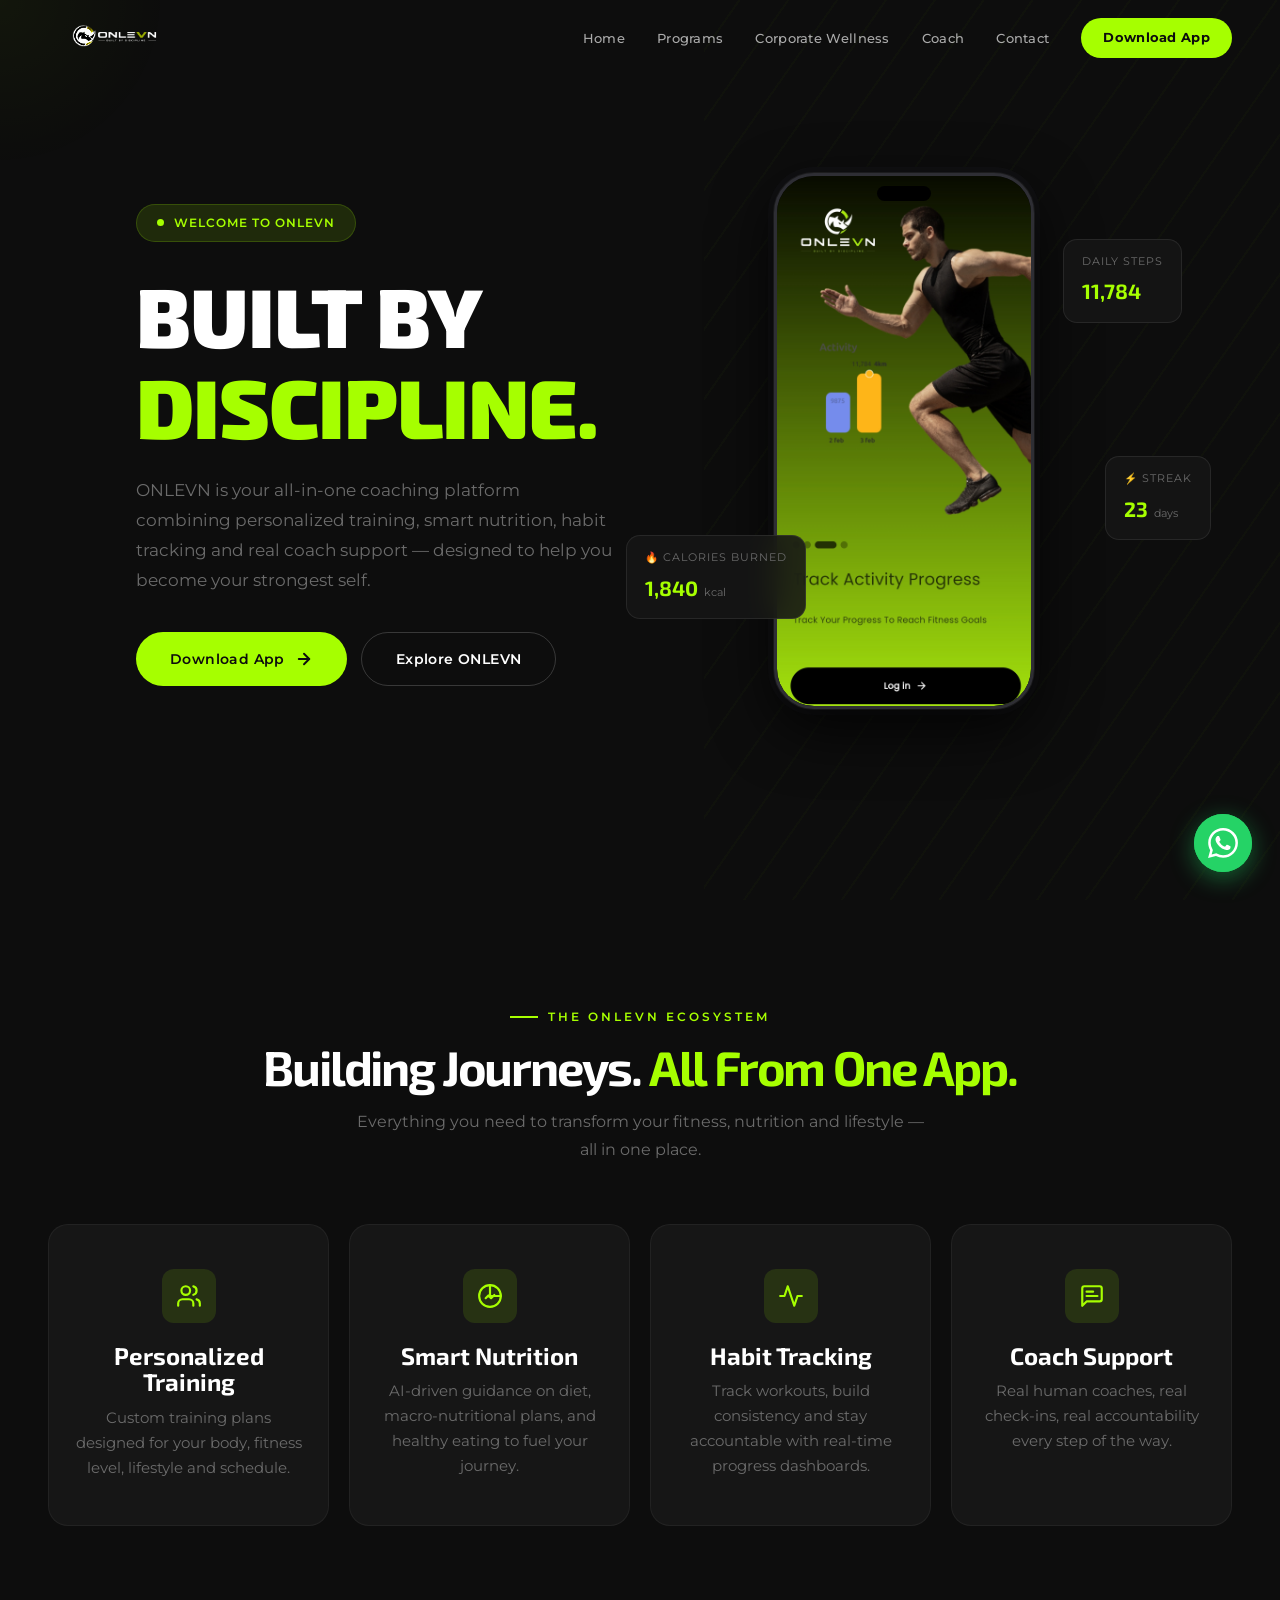
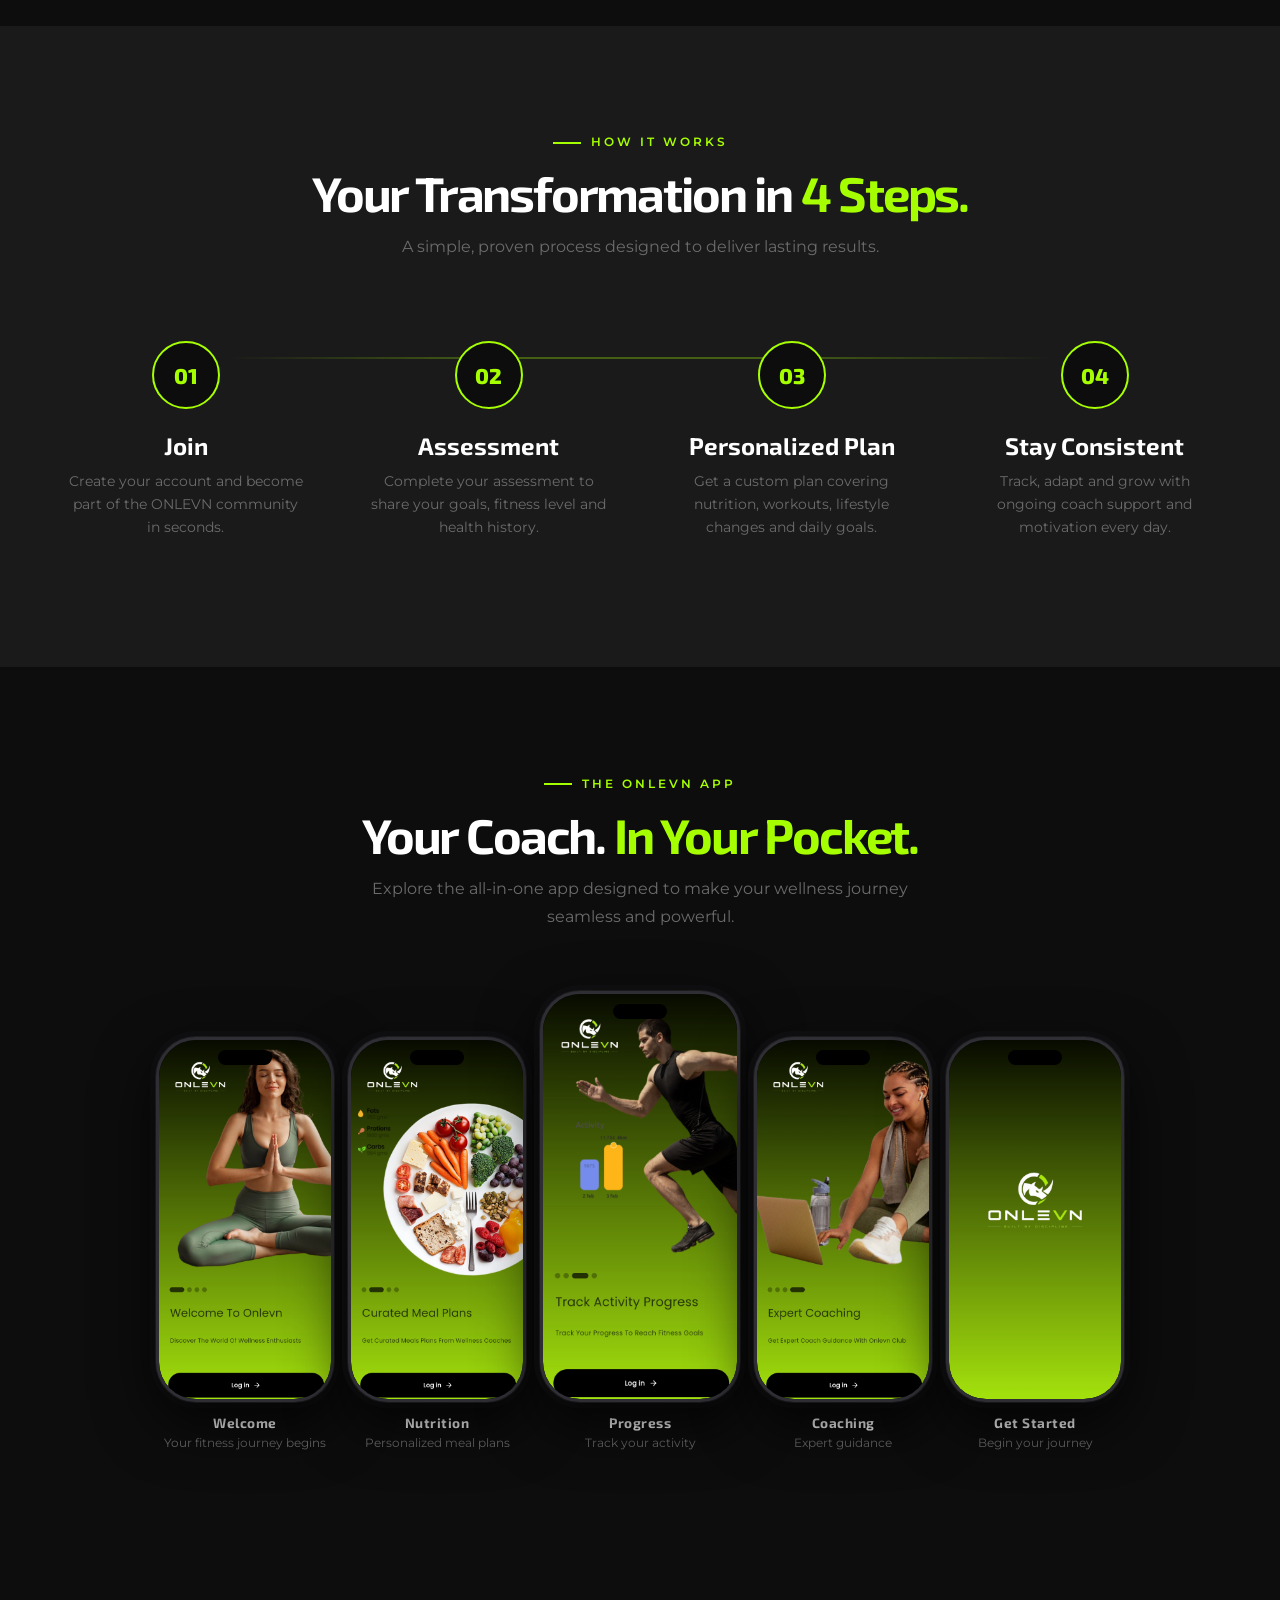
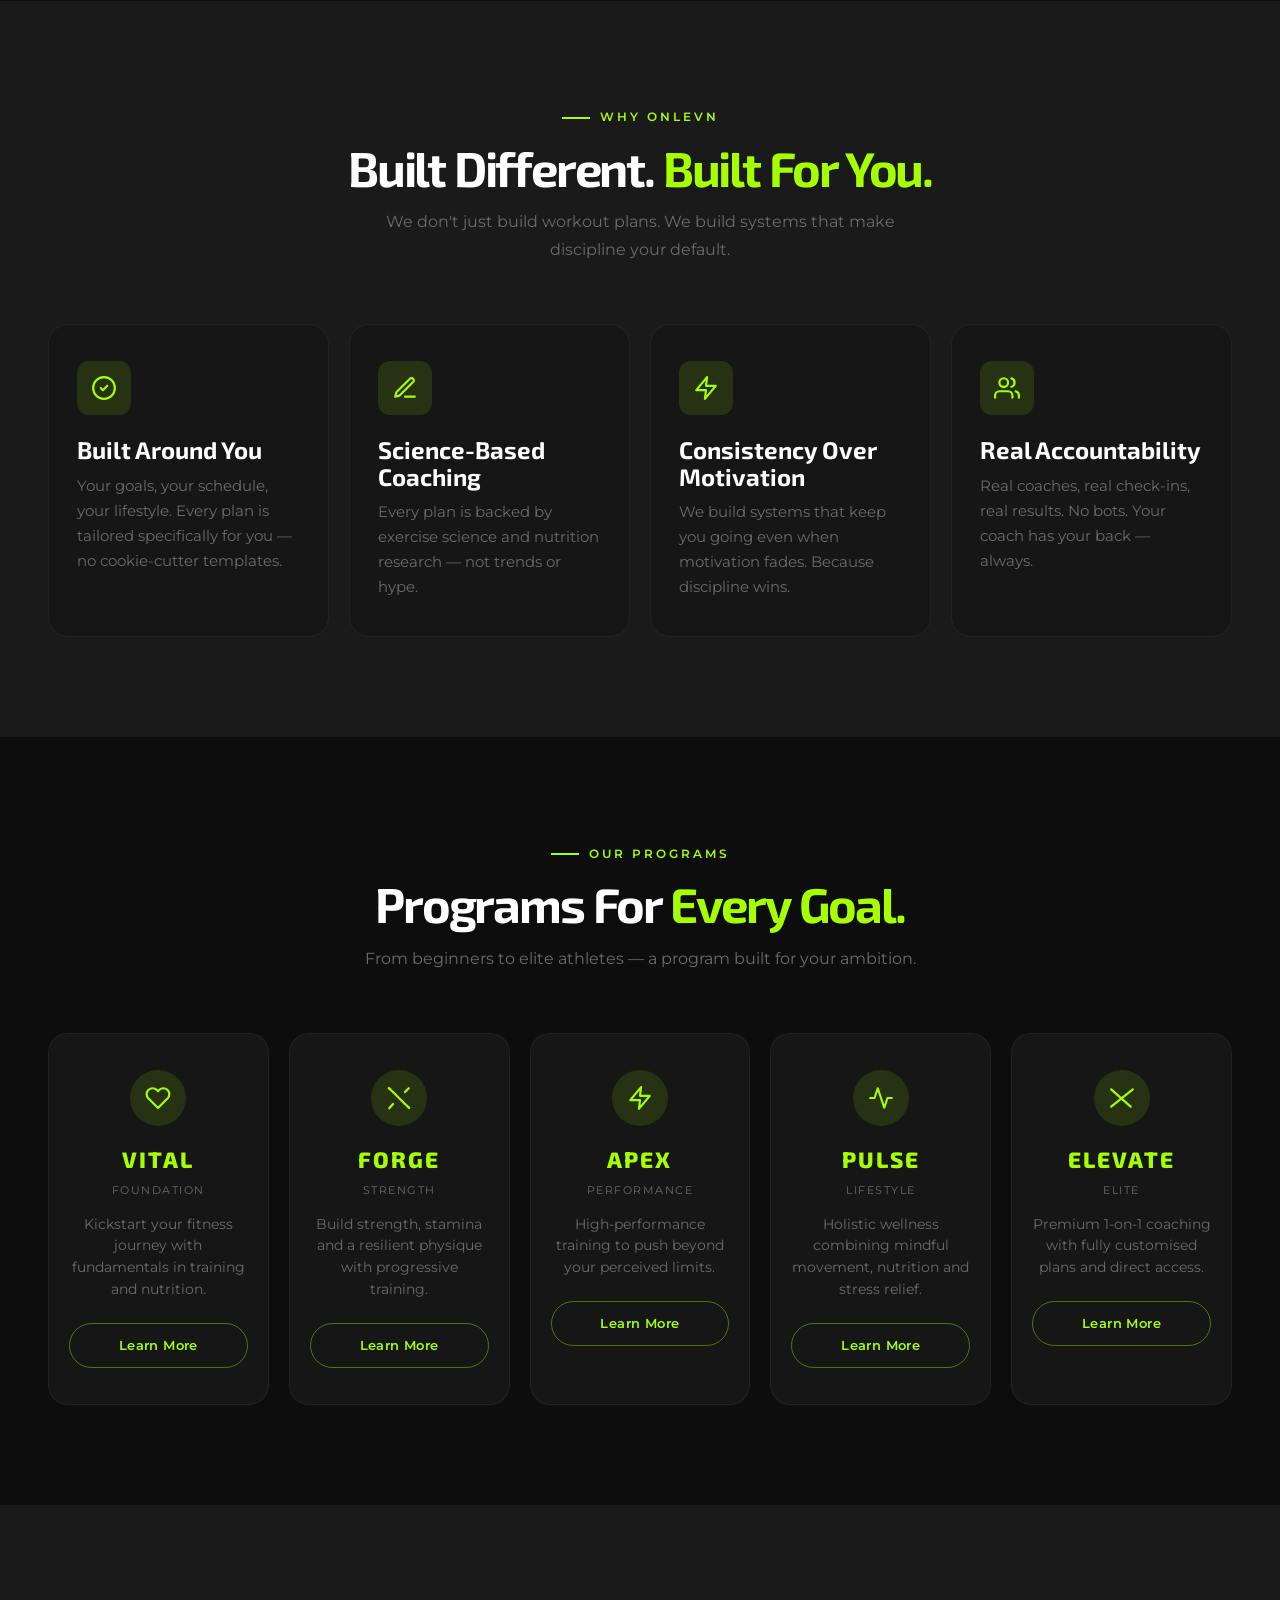
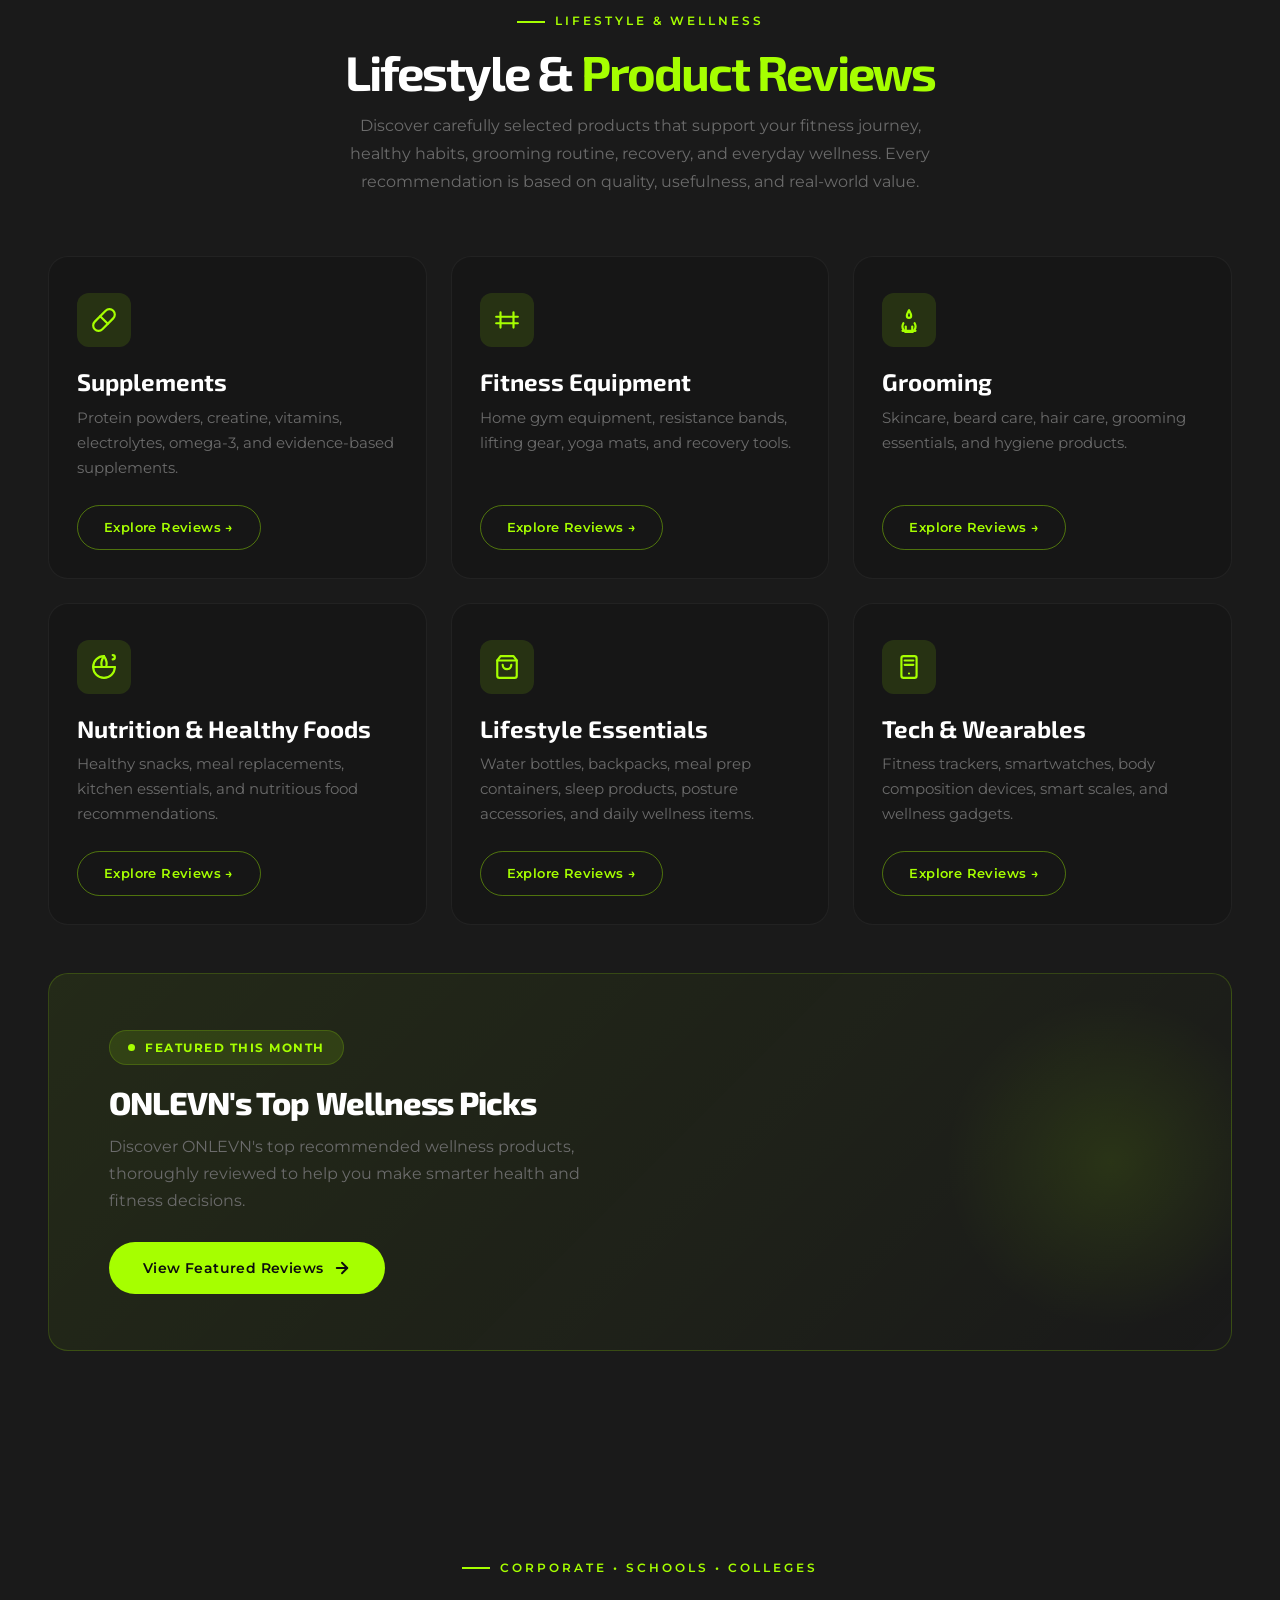
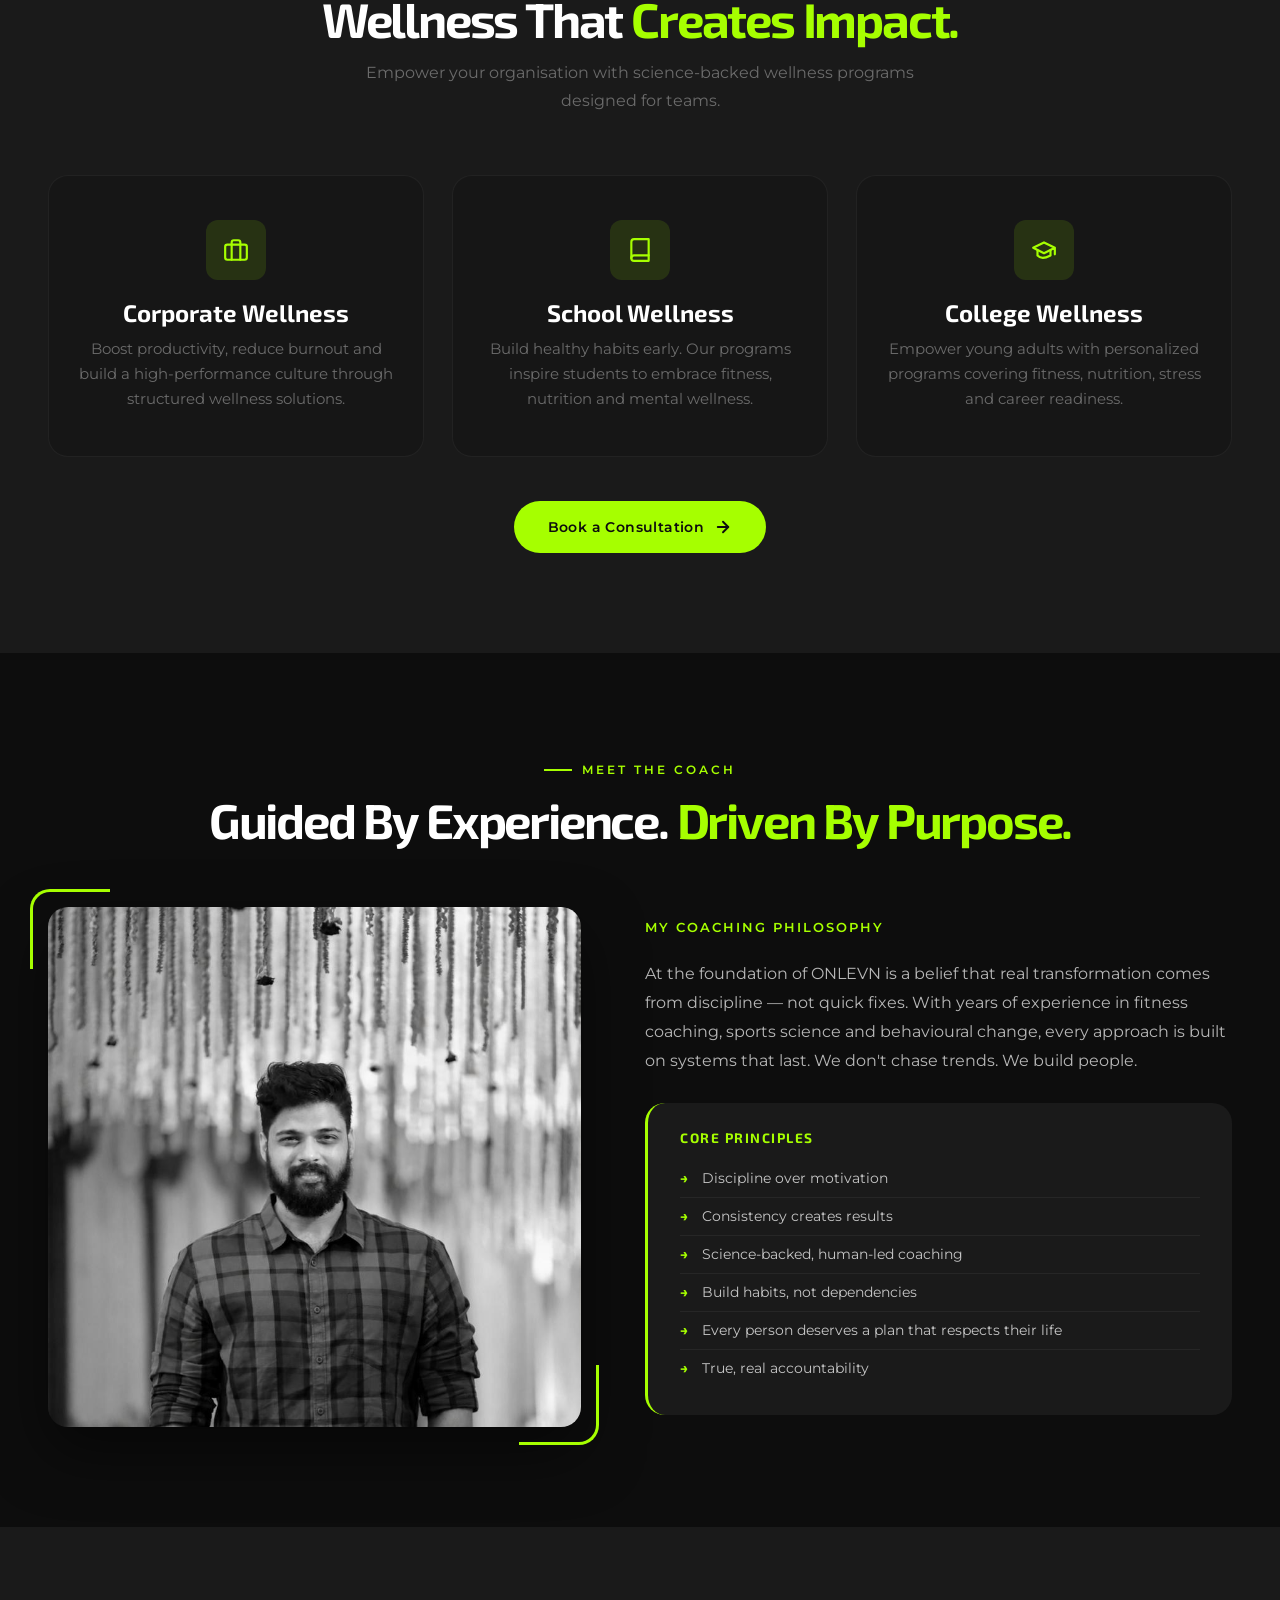
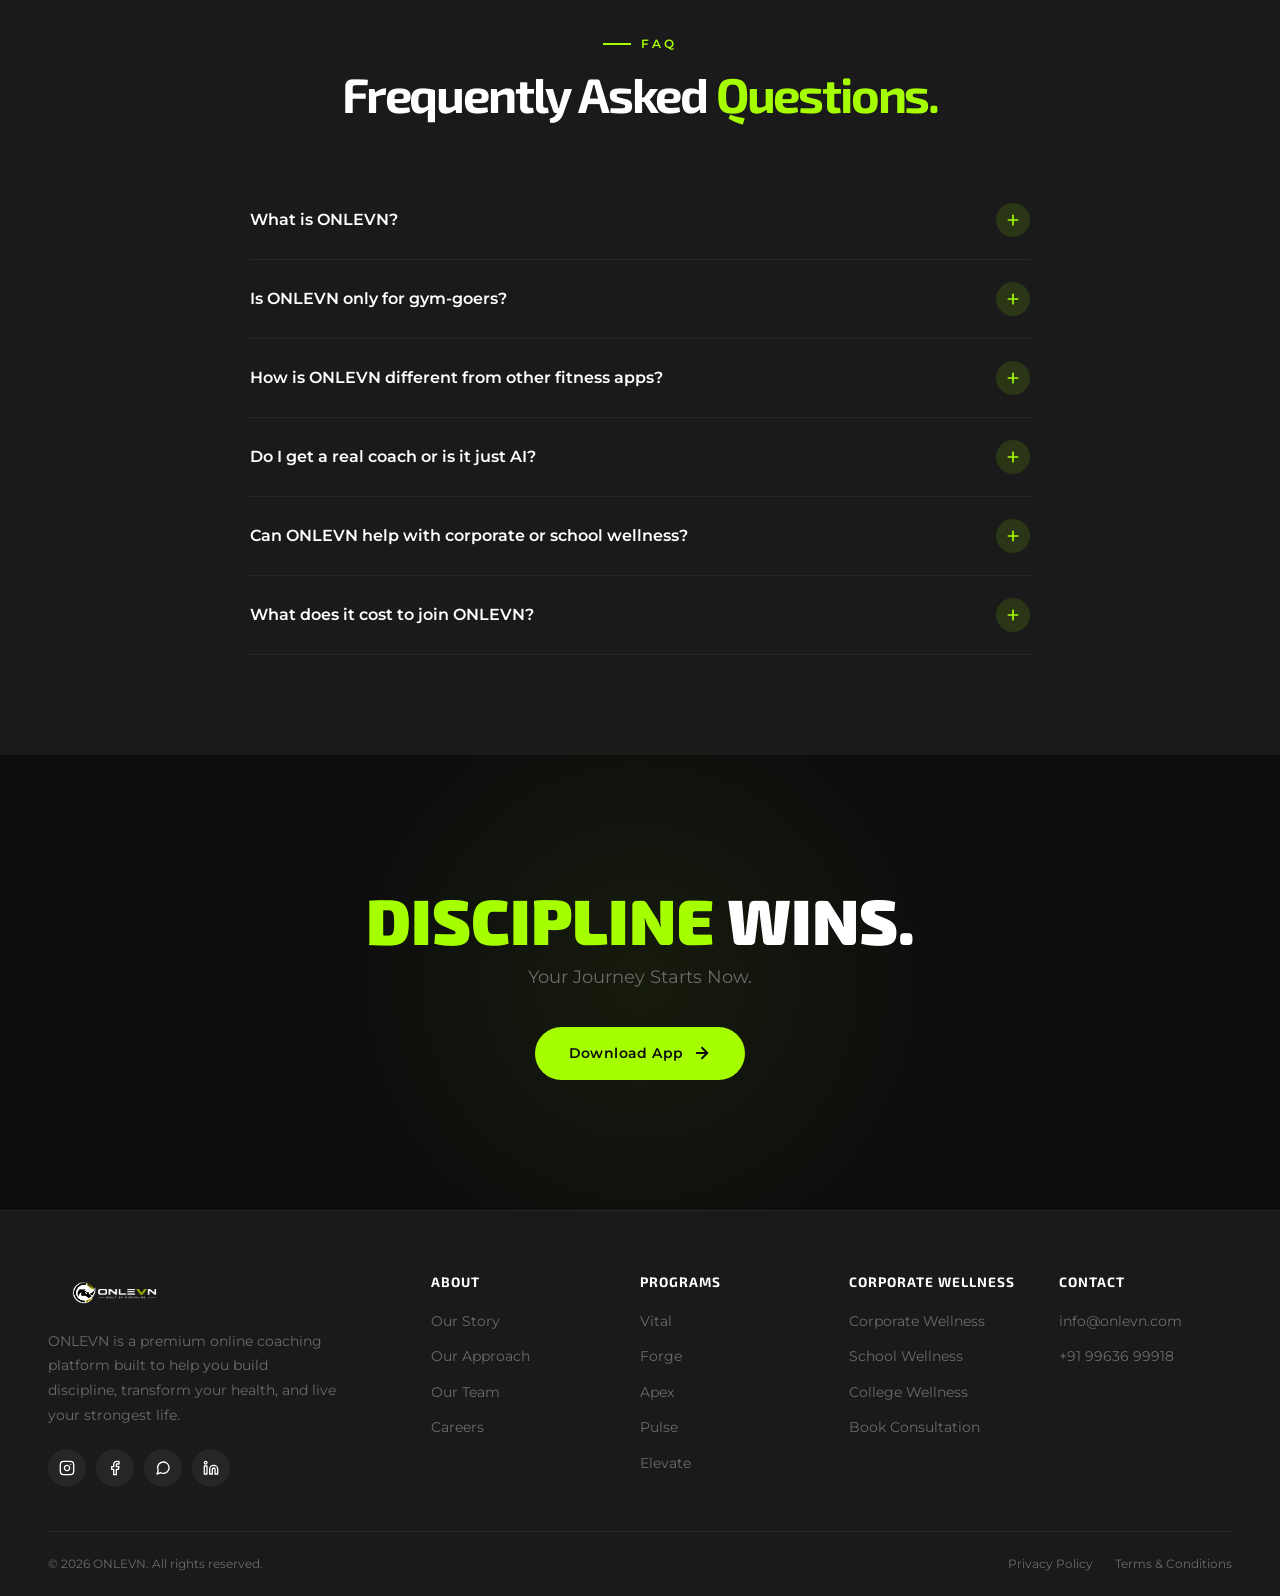
==== commit a245e9a5: "Add WhatsApp float button, update social links and contact info" ====
--- a/index.html
+++ b/index.html
@@ -680,16 +680,16 @@
           </div>
           <p>ONLEVN is a premium online coaching platform built to help you build discipline, transform your health, and live your strongest life.</p>
           <div class="footer-social">
-            <a href="#" aria-label="Instagram">
+            <a href="https://www.instagram.com/brzrkr_92?utm_source=qr" target="_blank" rel="noopener noreferrer" aria-label="Instagram">
               <svg viewBox="0 0 24 24" fill="none" stroke="currentColor" stroke-width="2" stroke-linecap="round" stroke-linejoin="round"><rect x="2" y="2" width="20" height="20" rx="5" ry="5"/><path d="M16 11.37A4 4 0 1 1 12.63 8 4 4 0 0 1 16 11.37z"/><line x1="17.5" y1="6.5" x2="17.51" y2="6.5"/></svg>
             </a>
-            <a href="#" aria-label="Facebook">
+            <a href="https://www.facebook.com/share/1DCKWLbE11/?mibextid=wwXIfr" target="_blank" rel="noopener noreferrer" aria-label="Facebook">
               <svg viewBox="0 0 24 24" fill="none" stroke="currentColor" stroke-width="2" stroke-linecap="round" stroke-linejoin="round"><path d="M18 2h-3a5 5 0 0 0-5 5v3H7v4h3v8h4v-8h3l1-4h-4V7a1 1 0 0 1 1-1h3z"/></svg>
             </a>
-            <a href="#" aria-label="YouTube">
-              <svg viewBox="0 0 24 24" fill="none" stroke="currentColor" stroke-width="2" stroke-linecap="round" stroke-linejoin="round"><path d="M22.54 6.42a2.78 2.78 0 0 0-1.94-2C18.88 4 12 4 12 4s-6.88 0-8.6.46a2.78 2.78 0 0 0-1.94 2A29 29 0 0 0 1 11.75a29 29 0 0 0 .46 5.33A2.78 2.78 0 0 0 3.4 19.1c1.72.46 8.6.46 8.6.46s6.88 0 8.6-.46a2.78 2.78 0 0 0 1.94-2 29 29 0 0 0 .46-5.25 29 29 0 0 0-.46-5.33z"/><polygon points="9.75 15.02 15.5 11.75 9.75 8.48 9.75 15.02"/></svg>
+            <a href="https://wa.me/919963699918?text=Hi%2C%20I%20visited%20your%20website%20and%20would%20like%20to%20know%20more%20about%20your%20services." target="_blank" rel="noopener noreferrer" aria-label="WhatsApp">
+              <svg viewBox="0 0 24 24" fill="none" stroke="currentColor" stroke-width="2" stroke-linecap="round" stroke-linejoin="round"><path d="M21 11.5a8.38 8.38 0 0 1-.9 3.8 8.5 8.5 0 0 1-7.6 4.7 8.38 8.38 0 0 1-3.8-.9L3 21l1.9-5.7a8.38 8.38 0 0 1-.9-3.8 8.5 8.5 0 0 1 4.7-7.6 8.38 8.38 0 0 1 3.8-.9h.5a8.48 8.48 0 0 1 8 8v.5z"/></svg>
             </a>
-            <a href="#" aria-label="LinkedIn">
+            <a href="https://www.linkedin.com/in/tejash-parvathareddy-75b093202?utm_source=share_via&utm_content=profile&utm_medium=member_ios" target="_blank" rel="noopener noreferrer" aria-label="LinkedIn">
               <svg viewBox="0 0 24 24" fill="none" stroke="currentColor" stroke-width="2" stroke-linecap="round" stroke-linejoin="round"><path d="M16 8a6 6 0 0 1 6 6v7h-4v-7a2 2 0 0 0-2-2 2 2 0 0 0-2 2v7h-4v-7a6 6 0 0 1 6-6z"/><rect x="2" y="9" width="4" height="12"/><circle cx="4" cy="4" r="2"/></svg>
             </a>
           </div>
@@ -729,8 +729,8 @@
         <div class="footer-column">
           <h4>Contact</h4>
           <ul>
-            <li><a href="mailto:hello@onlevn.com">hello@onlevn.com</a></li>
-            <li><a href="tel:+911234567890">+91 12345 67890</a></li>
+            <li><a href="mailto:info@onlevn.com">info@onlevn.com</a></li>
+            <li><a href="https://wa.me/919963699918?text=Hi%2C%20I%20visited%20your%20website%20and%20would%20like%20to%20know%20more%20about%20your%20services." target="_blank" rel="noopener noreferrer">+91 99636 99918</a></li>
           </ul>
         </div>
 
@@ -746,6 +746,14 @@
     </div>
   </footer>
 
+  <!-- ═══════════════════════ WHATSAPP FLOAT ═══════════════════════ -->
+  <a href="https://wa.me/919963699918?text=Hi%2C%20I%20visited%20your%20website%20and%20would%20like%20to%20know%20more%20about%20your%20services." class="wa-float" target="_blank" rel="noopener noreferrer" aria-label="Chat with us on WhatsApp">
+    <svg viewBox="0 0 24 24" fill="currentColor" xmlns="http://www.w3.org/2000/svg">
+      <path d="M17.472 14.382c-.297-.149-1.758-.867-2.03-.967-.273-.099-.471-.148-.67.15-.197.297-.767.966-.94 1.164-.173.199-.347.223-.644.075-.297-.15-1.255-.463-2.39-1.475-.883-.788-1.48-1.761-1.653-2.059-.173-.297-.018-.458.13-.606.134-.133.298-.347.446-.52.149-.174.198-.298.298-.497.099-.198.05-.371-.025-.52-.075-.149-.669-1.612-.916-2.207-.242-.579-.487-.5-.669-.51-.173-.008-.371-.01-.57-.01-.198 0-.52.074-.792.372-.272.297-1.04 1.016-1.04 2.479 0 1.462 1.065 2.875 1.213 3.074.149.198 2.096 3.2 5.077 4.487.709.306 1.262.489 1.694.625.712.227 1.36.195 1.871.118.571-.085 1.758-.719 2.006-1.413.248-.694.248-1.289.173-1.413-.074-.124-.272-.198-.57-.347m-5.421 7.403h-.004a9.87 9.87 0 0 1-5.031-1.378l-.361-.214-3.741.982.998-3.648-.235-.374a9.86 9.86 0 0 1-1.51-5.26c.001-5.45 4.436-9.884 9.888-9.884 2.64 0 5.122 1.03 6.988 2.898a9.825 9.825 0 0 1 2.893 6.994c-.003 5.45-4.437 9.884-9.885 9.884m8.413-18.297A11.815 11.815 0 0 0 12.05 0C5.495 0 .16 5.335.157 11.892c0 2.096.547 4.142 1.588 5.945L.057 24l6.305-1.654a11.882 11.882 0 0 0 5.683 1.448h.005c6.554 0 11.89-5.335 11.893-11.893a11.821 11.821 0 0 0-3.48-8.413Z"/>
+    </svg>
+    <span class="wa-tooltip">Chat with us</span>
+  </a>
+
   <script src="main.js"></script>
 </body>
 </html>
--- a/styles.css
+++ b/styles.css
@@ -890,4 +890,85 @@
   *,*::before,*::after{animation-duration:0.01ms!important;animation-iteration-count:1!important;scroll-behavior:auto!important;transition-duration:0.01ms!important;}
 }
 
-
+/* ============================================================
+   WHATSAPP FLOATING BUTTON
+   ============================================================ */
+.wa-float {
+  position: fixed;
+  bottom: 28px;
+  right: 28px;
+  z-index: 9000;
+  width: 58px;
+  height: 58px;
+  background: #25D366;
+  border-radius: 50%;
+  display: flex;
+  align-items: center;
+  justify-content: center;
+  box-shadow: 0 6px 24px rgba(37,211,102,0.45), 0 2px 8px rgba(0,0,0,0.3);
+  transition: transform 0.3s cubic-bezier(0.25,0.46,0.45,0.94), box-shadow 0.3s ease;
+  text-decoration: none;
+}
+.wa-float::before {
+  content: '';
+  position: absolute;
+  width: 100%;
+  height: 100%;
+  border-radius: 50%;
+  background: #25D366;
+  animation: wa-pulse 2.5s ease-out infinite;
+  z-index: -1;
+}
+@keyframes wa-pulse {
+  0%   { transform: scale(1);   opacity: 0.7; }
+  70%  { transform: scale(1.6); opacity: 0;   }
+  100% { transform: scale(1.6); opacity: 0;   }
+}
+.wa-float svg {
+  width: 30px;
+  height: 30px;
+  color: #fff;
+  fill: #fff;
+  flex-shrink: 0;
+}
+.wa-float:hover {
+  transform: scale(1.1) translateY(-3px);
+  box-shadow: 0 10px 32px rgba(37,211,102,0.55), 0 4px 12px rgba(0,0,0,0.3);
+}
+/* Tooltip */
+.wa-tooltip {
+  position: absolute;
+  right: 68px;
+  top: 50%;
+  transform: translateY(-50%);
+  background: rgba(13,13,13,0.92);
+  color: #fff;
+  font-family: var(--font-body);
+  font-size: 0.78rem;
+  font-weight: 600;
+  padding: 7px 14px;
+  border-radius: 8px;
+  white-space: nowrap;
+  opacity: 0;
+  pointer-events: none;
+  transition: opacity 0.25s ease;
+  border: 1px solid rgba(255,255,255,0.08);
+}
+.wa-tooltip::after {
+  content: '';
+  position: absolute;
+  right: -6px;
+  top: 50%;
+  transform: translateY(-50%);
+  border: 6px solid transparent;
+  border-right: none;
+  border-left-color: rgba(13,13,13,0.92);
+}
+.wa-float:hover .wa-tooltip {
+  opacity: 1;
+}
+@media(max-width:768px) {
+  .wa-float { bottom: 20px; right: 20px; width: 52px; height: 52px; }
+  .wa-float svg { width: 26px; height: 26px; }
+  .wa-tooltip { display: none; }
+}
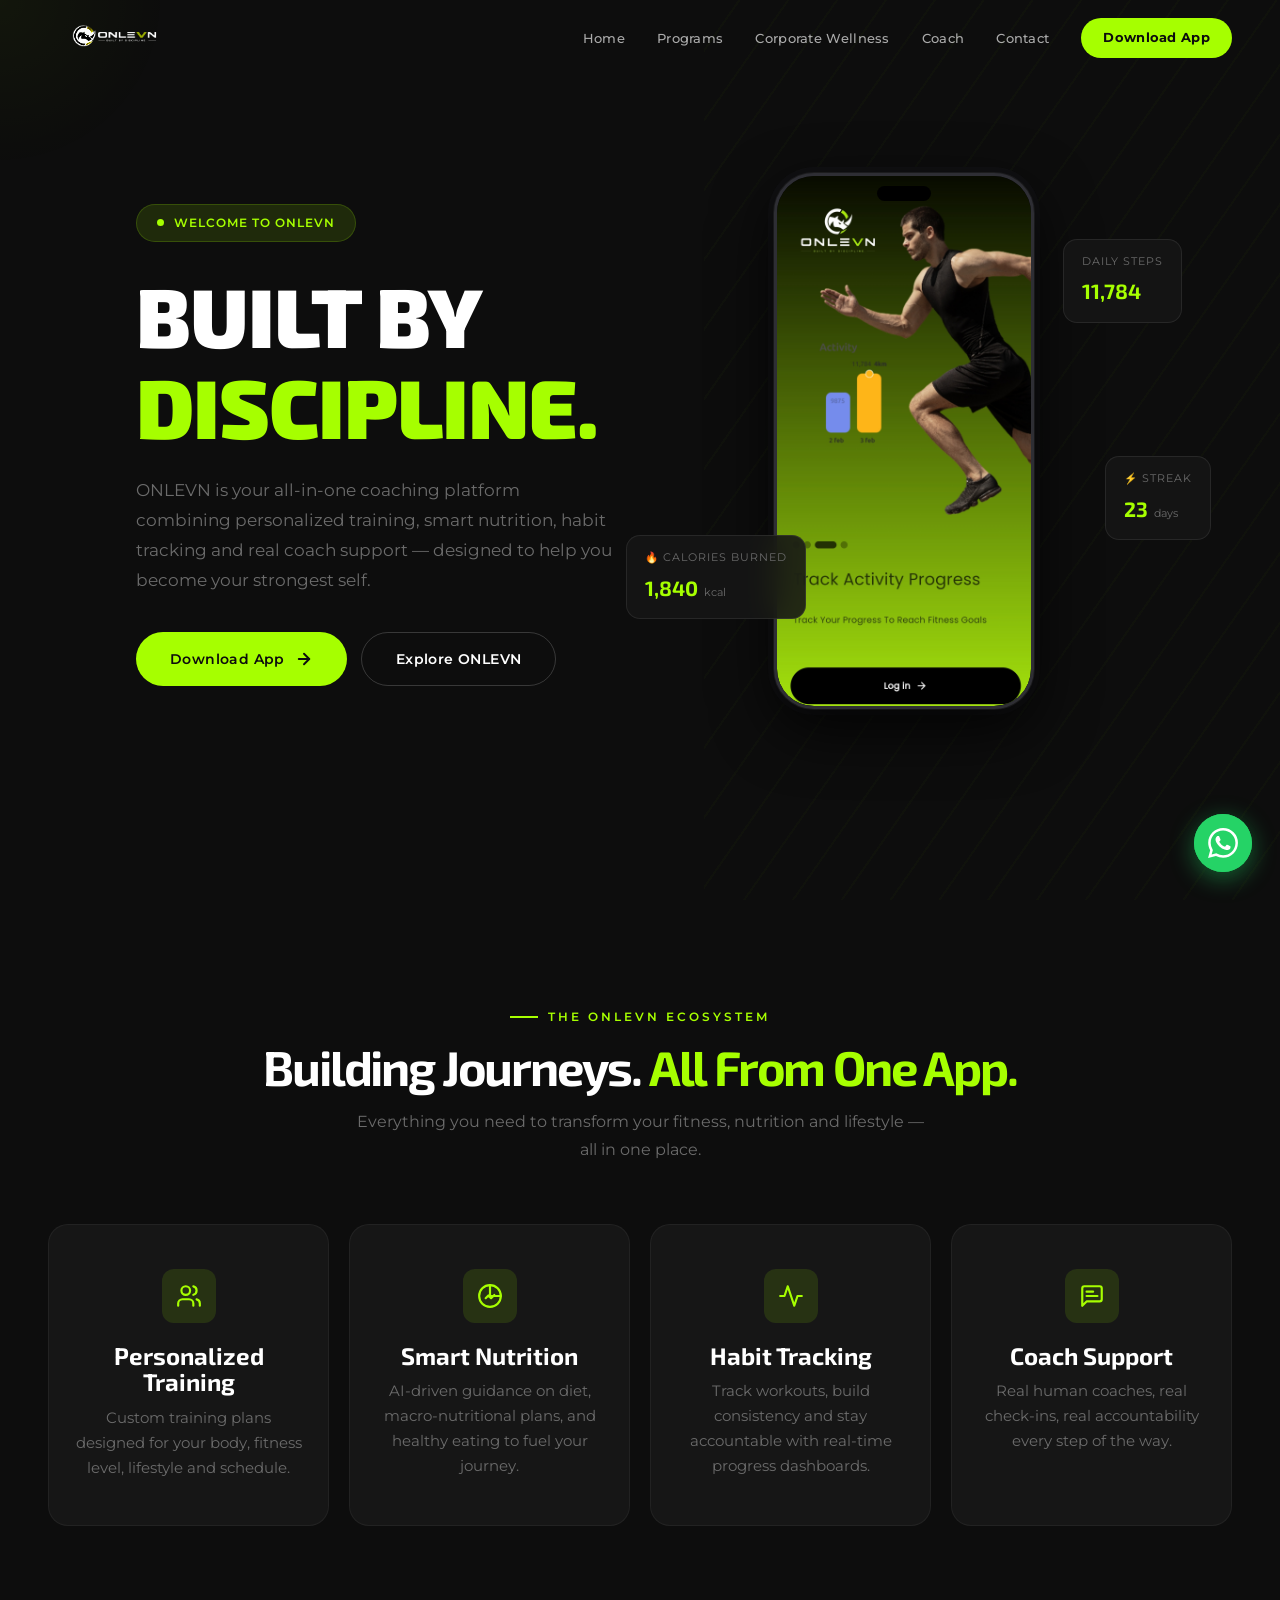
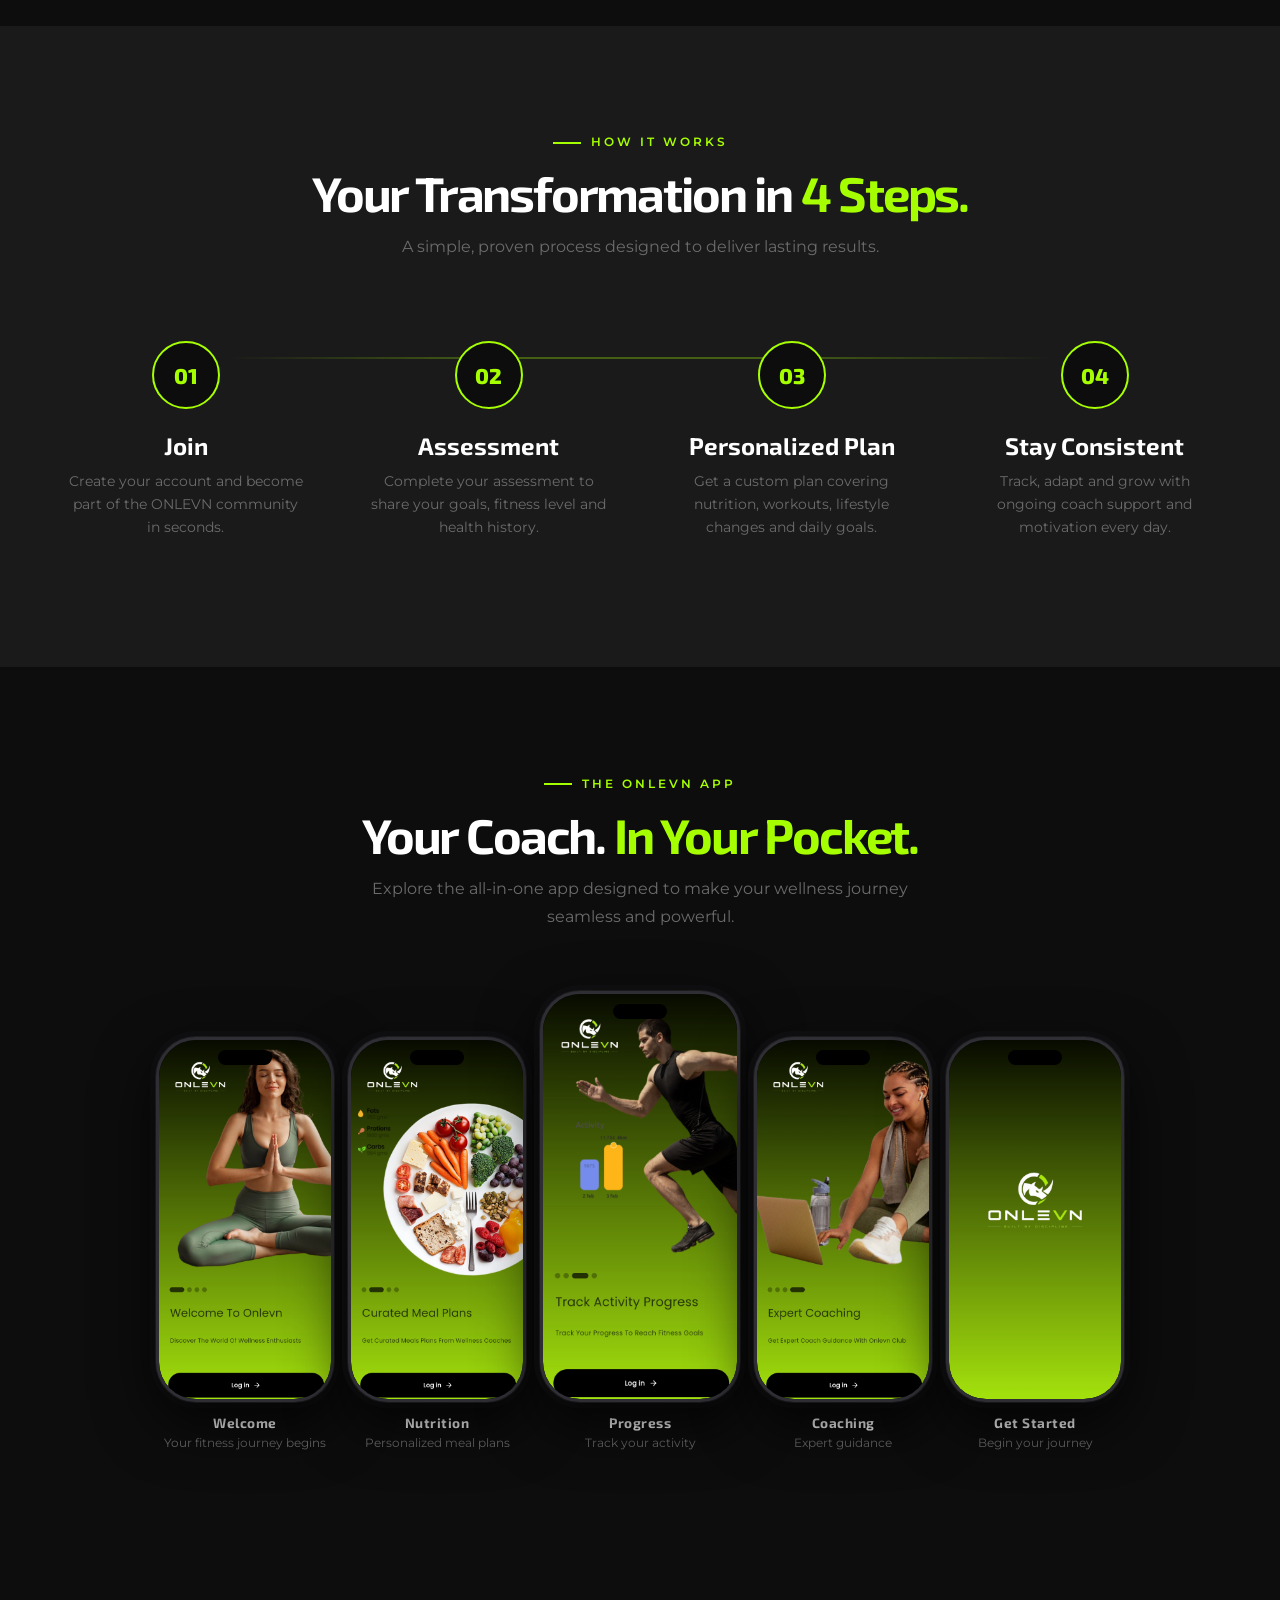
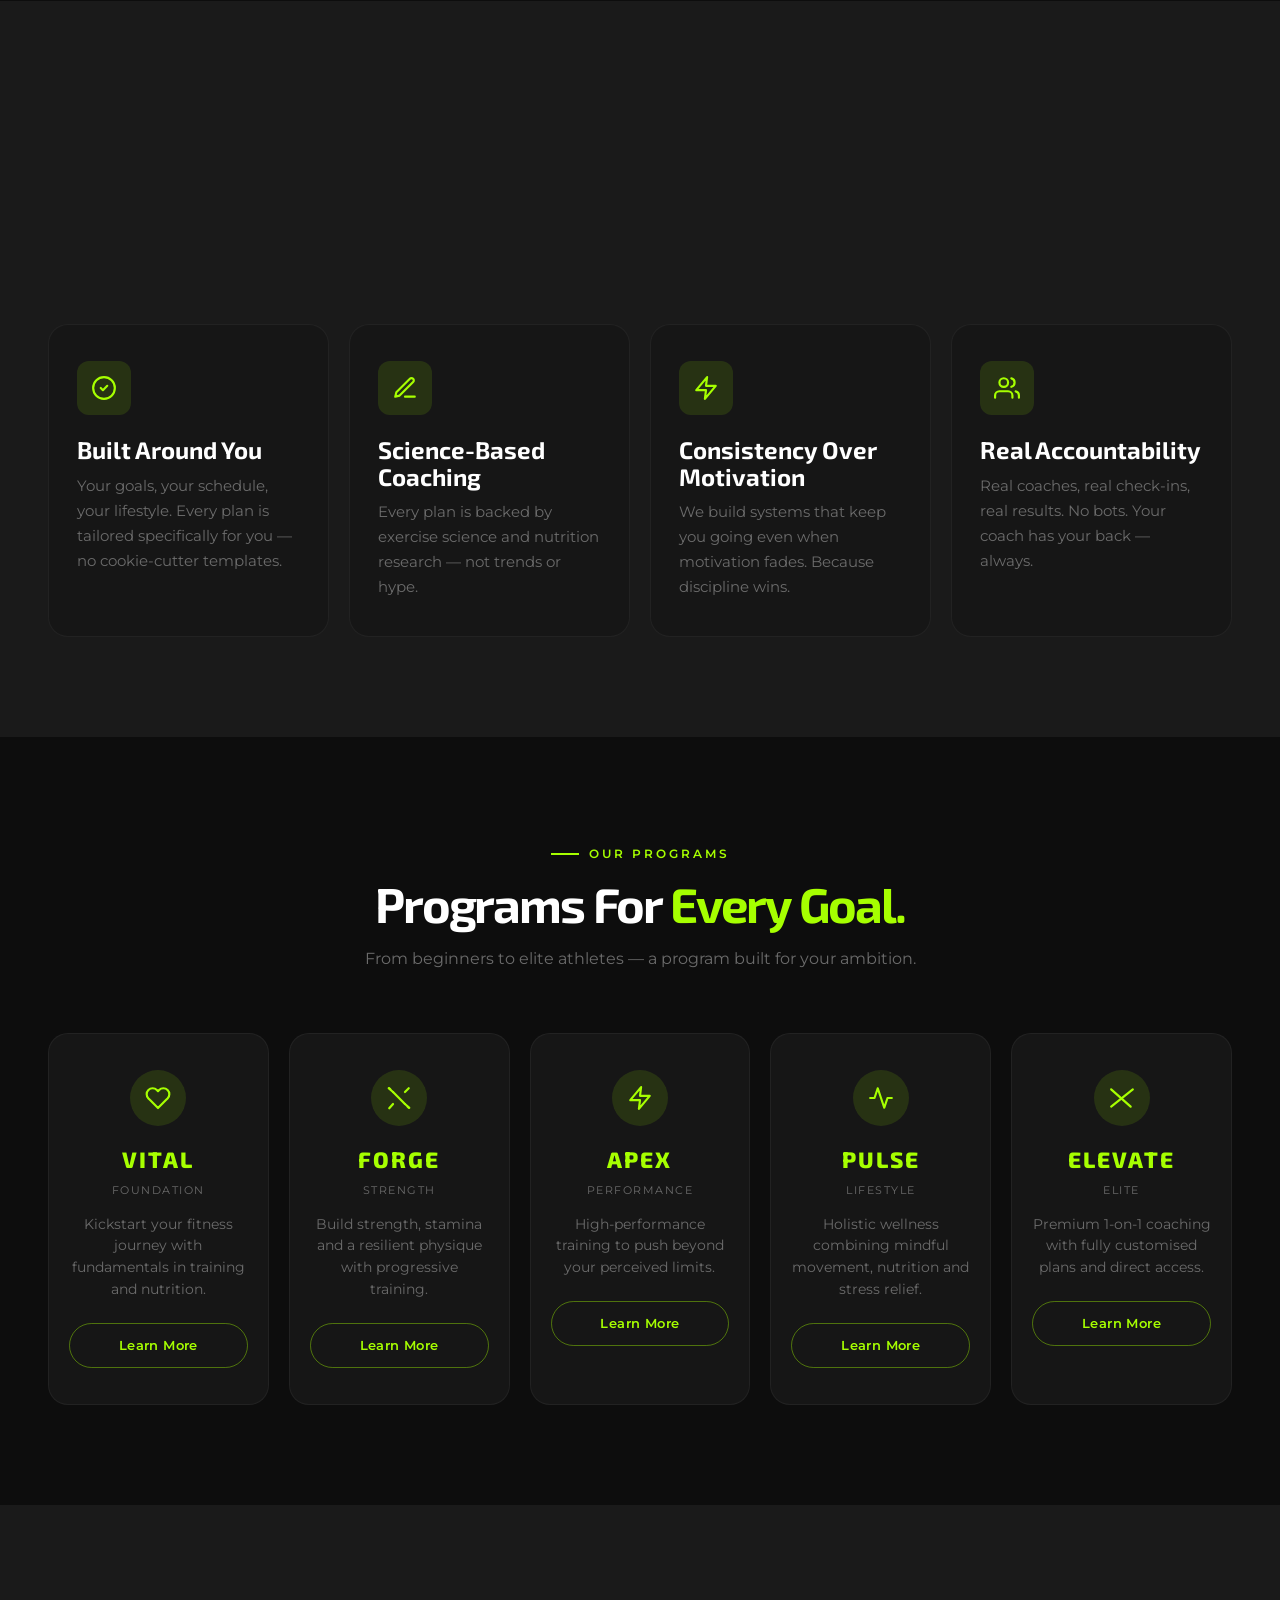
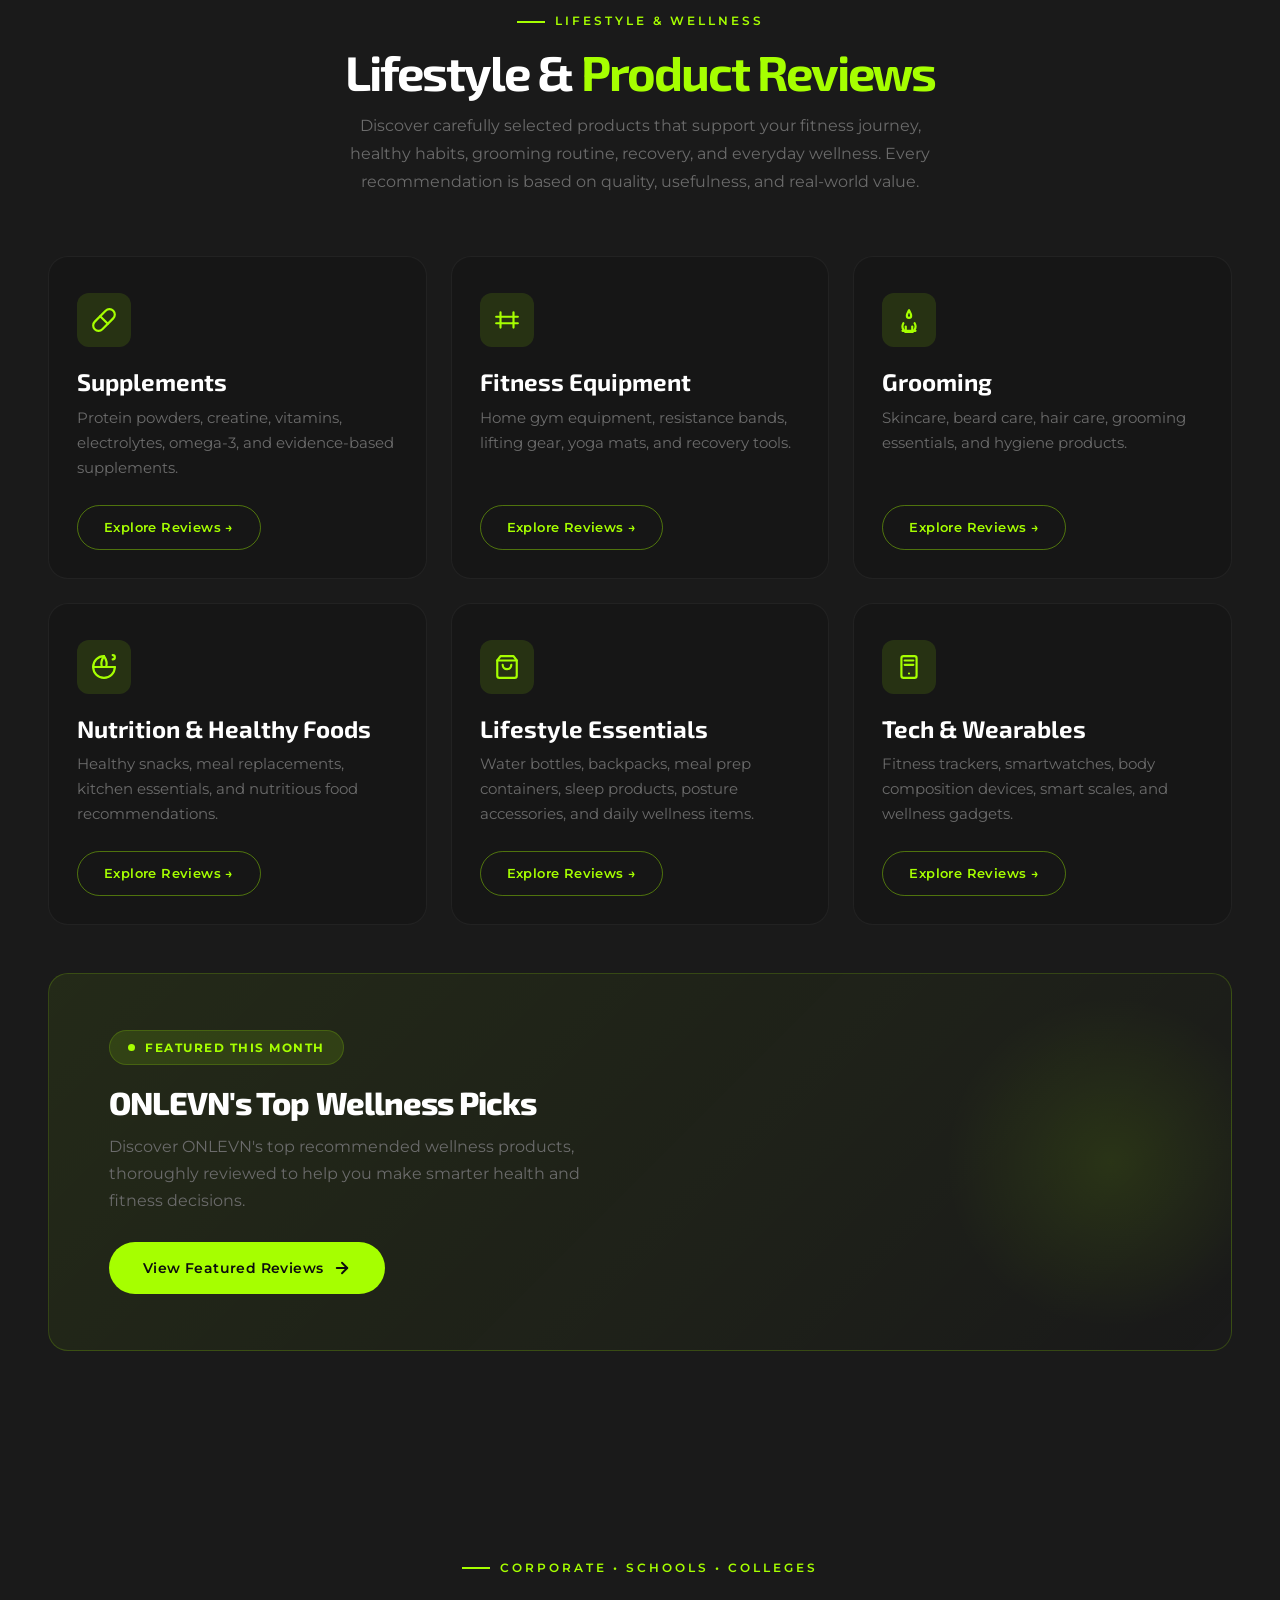
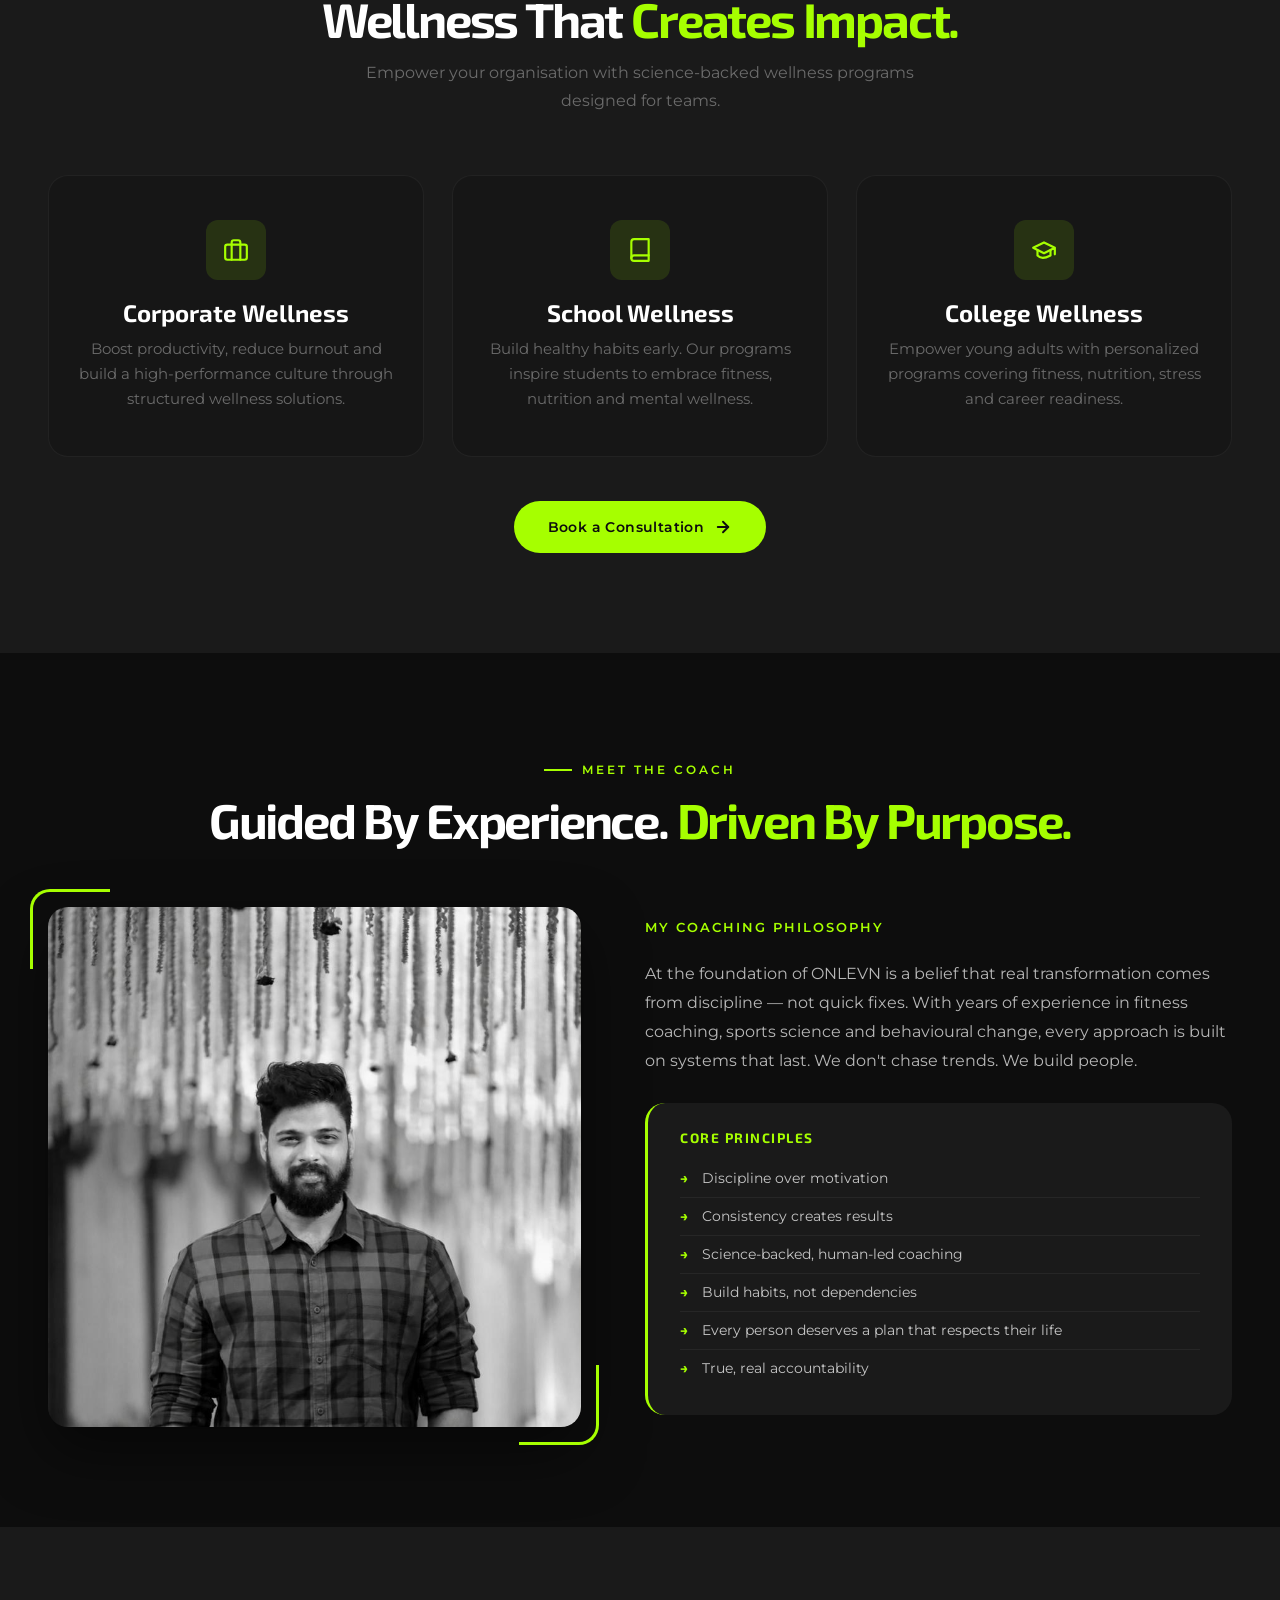
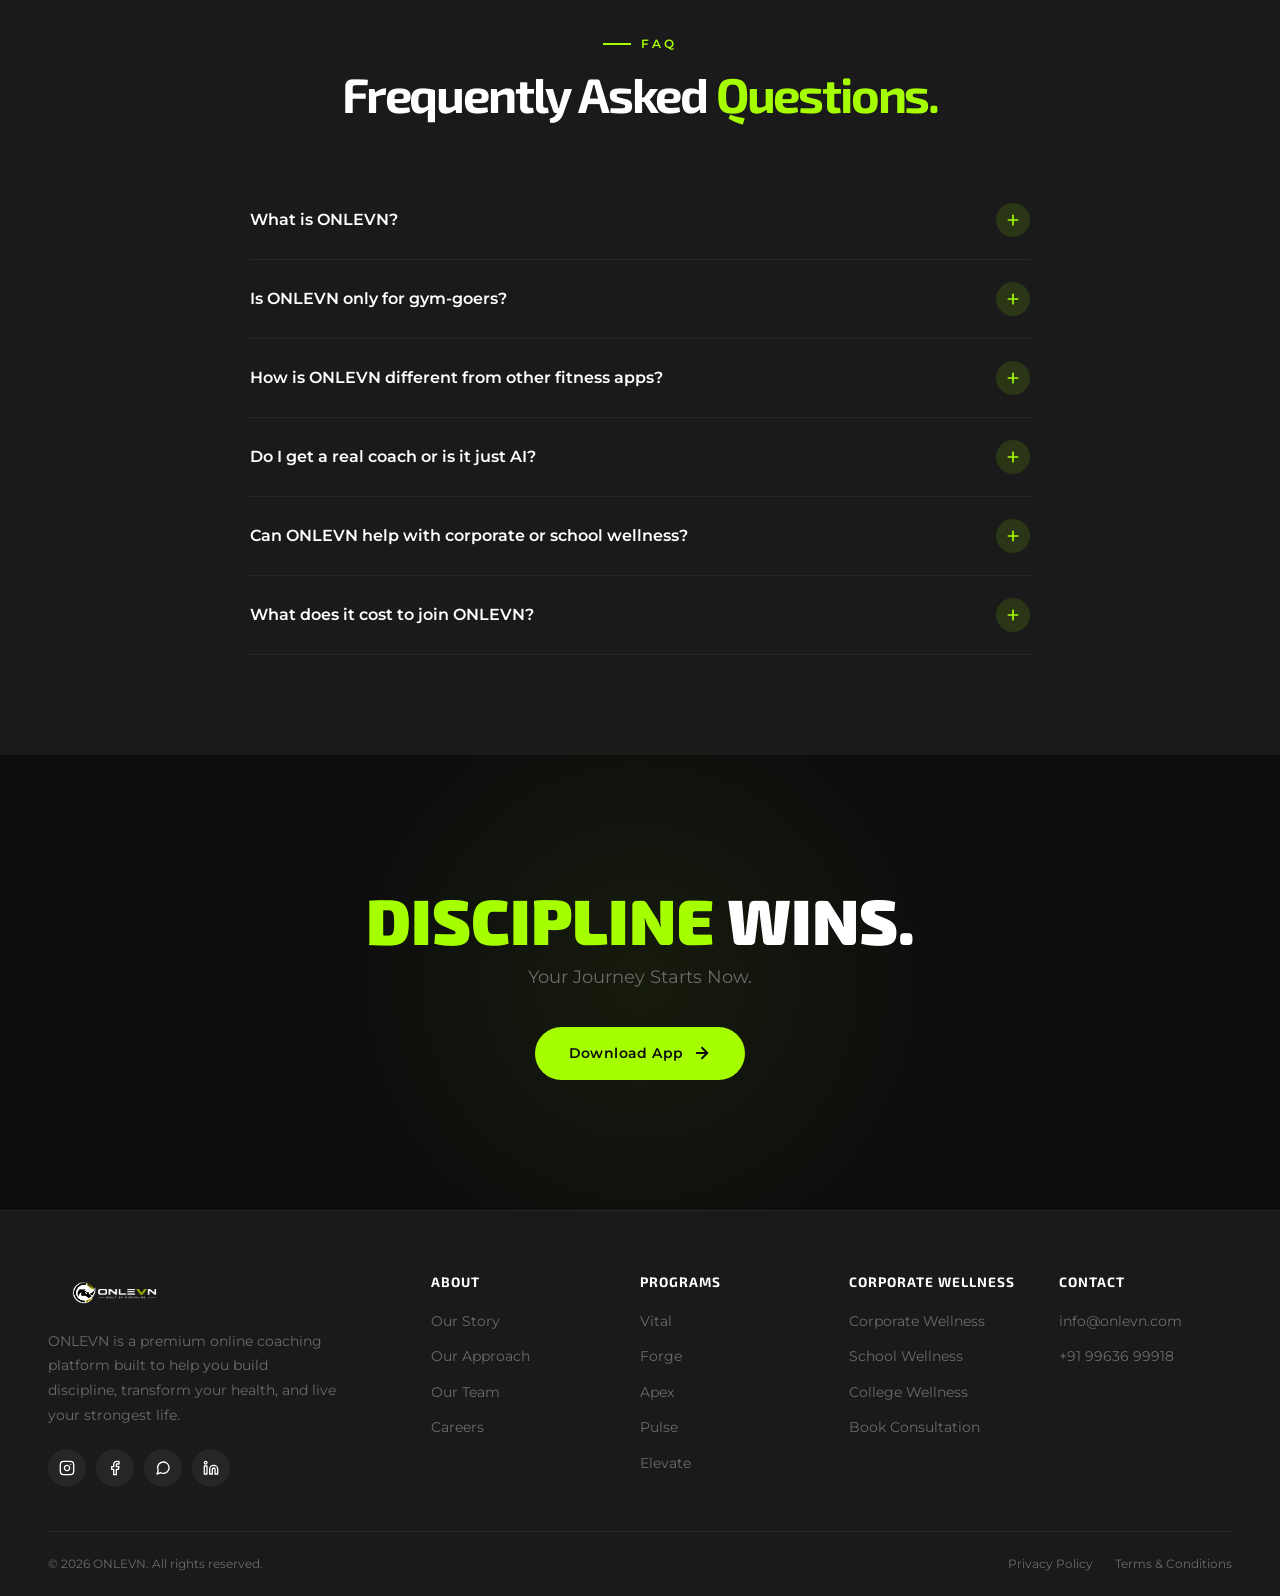
==== commit 77ac4c57: "Fix WhatsApp button icon size" ====
--- a/index.html
+++ b/index.html
@@ -748,7 +748,7 @@
 
   <!-- ═══════════════════════ WHATSAPP FLOAT ═══════════════════════ -->
   <a href="https://wa.me/919963699918?text=Hi%2C%20I%20visited%20your%20website%20and%20would%20like%20to%20know%20more%20about%20your%20services." class="wa-float" target="_blank" rel="noopener noreferrer" aria-label="Chat with us on WhatsApp">
-    <svg viewBox="0 0 24 24" fill="currentColor" xmlns="http://www.w3.org/2000/svg">
+    <svg width="30" height="30" viewBox="0 0 24 24" fill="#fff" xmlns="http://www.w3.org/2000/svg">
       <path d="M17.472 14.382c-.297-.149-1.758-.867-2.03-.967-.273-.099-.471-.148-.67.15-.197.297-.767.966-.94 1.164-.173.199-.347.223-.644.075-.297-.15-1.255-.463-2.39-1.475-.883-.788-1.48-1.761-1.653-2.059-.173-.297-.018-.458.13-.606.134-.133.298-.347.446-.52.149-.174.198-.298.298-.497.099-.198.05-.371-.025-.52-.075-.149-.669-1.612-.916-2.207-.242-.579-.487-.5-.669-.51-.173-.008-.371-.01-.57-.01-.198 0-.52.074-.792.372-.272.297-1.04 1.016-1.04 2.479 0 1.462 1.065 2.875 1.213 3.074.149.198 2.096 3.2 5.077 4.487.709.306 1.262.489 1.694.625.712.227 1.36.195 1.871.118.571-.085 1.758-.719 2.006-1.413.248-.694.248-1.289.173-1.413-.074-.124-.272-.198-.57-.347m-5.421 7.403h-.004a9.87 9.87 0 0 1-5.031-1.378l-.361-.214-3.741.982.998-3.648-.235-.374a9.86 9.86 0 0 1-1.51-5.26c.001-5.45 4.436-9.884 9.888-9.884 2.64 0 5.122 1.03 6.988 2.898a9.825 9.825 0 0 1 2.893 6.994c-.003 5.45-4.437 9.884-9.885 9.884m8.413-18.297A11.815 11.815 0 0 0 12.05 0C5.495 0 .16 5.335.157 11.892c0 2.096.547 4.142 1.588 5.945L.057 24l6.305-1.654a11.882 11.882 0 0 0 5.683 1.448h.005c6.554 0 11.89-5.335 11.893-11.893a11.821 11.821 0 0 0-3.48-8.413Z"/>
     </svg>
     <span class="wa-tooltip">Chat with us</span>
